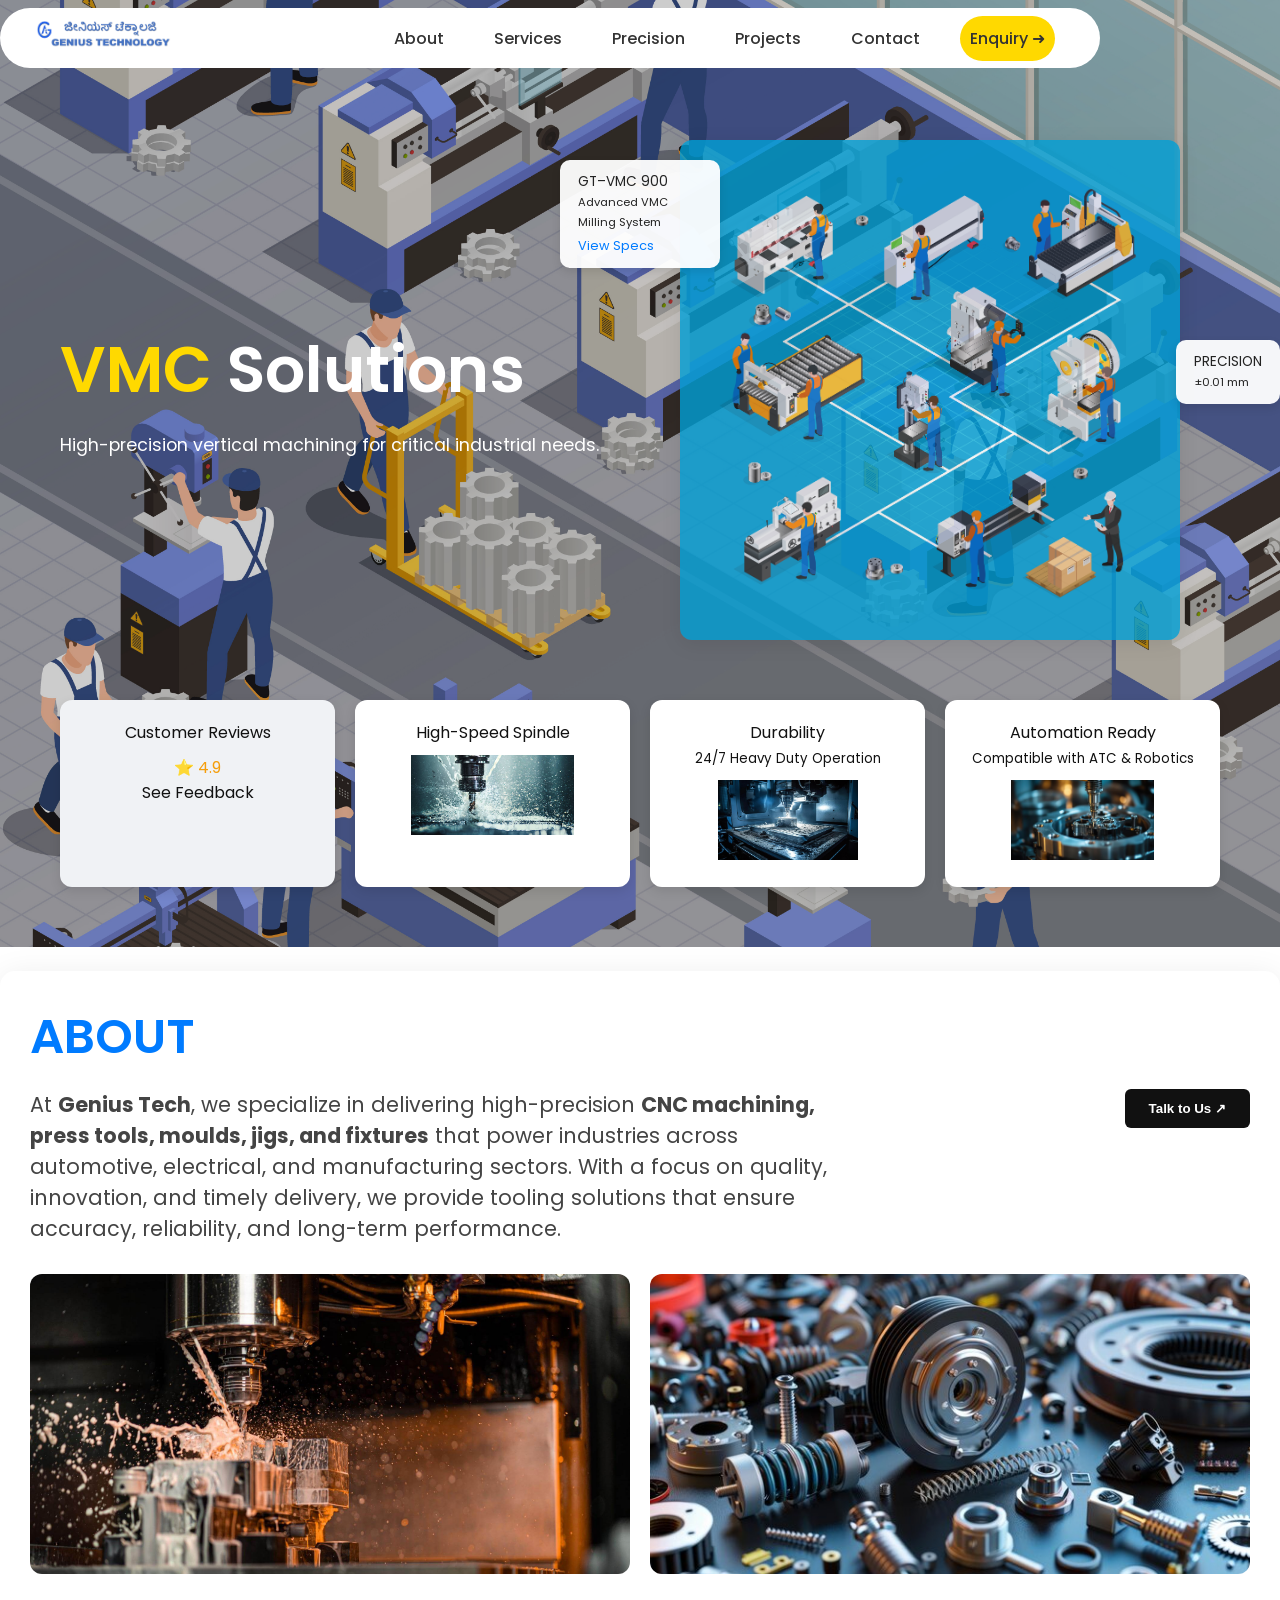
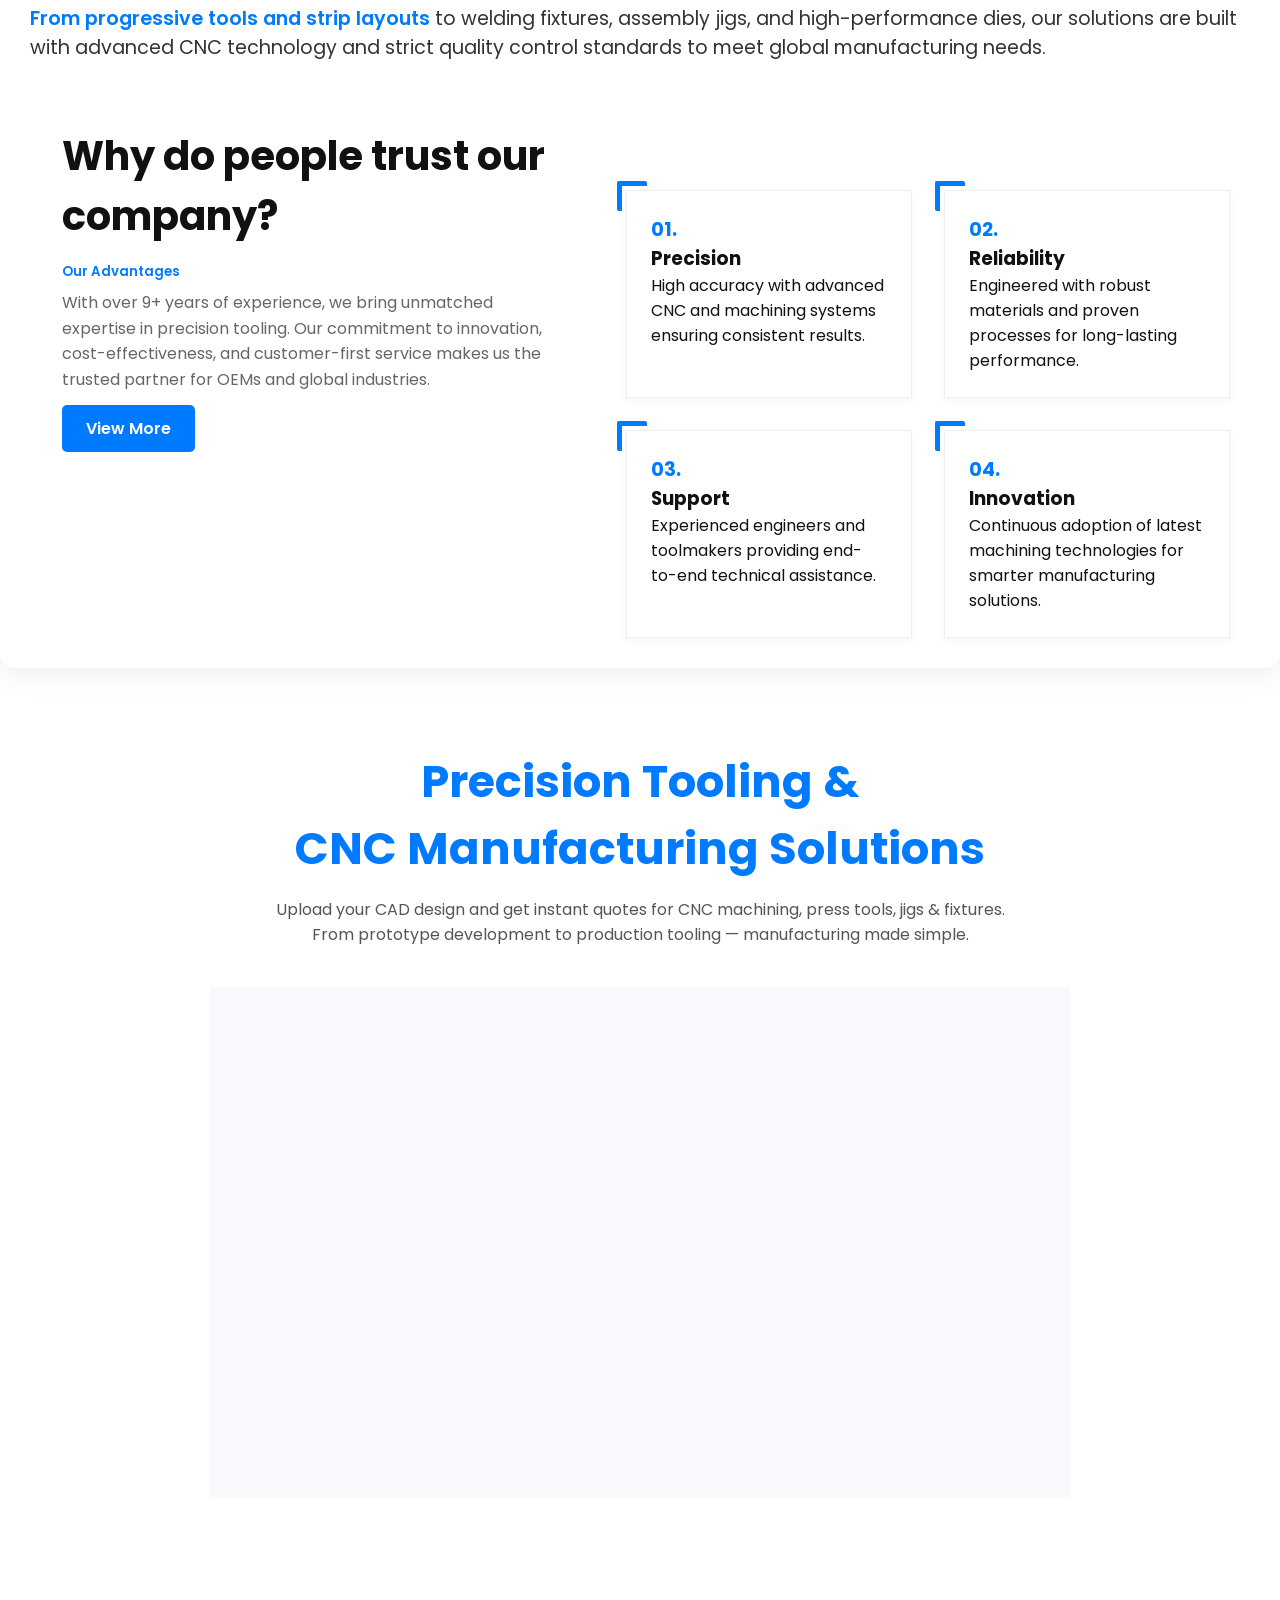
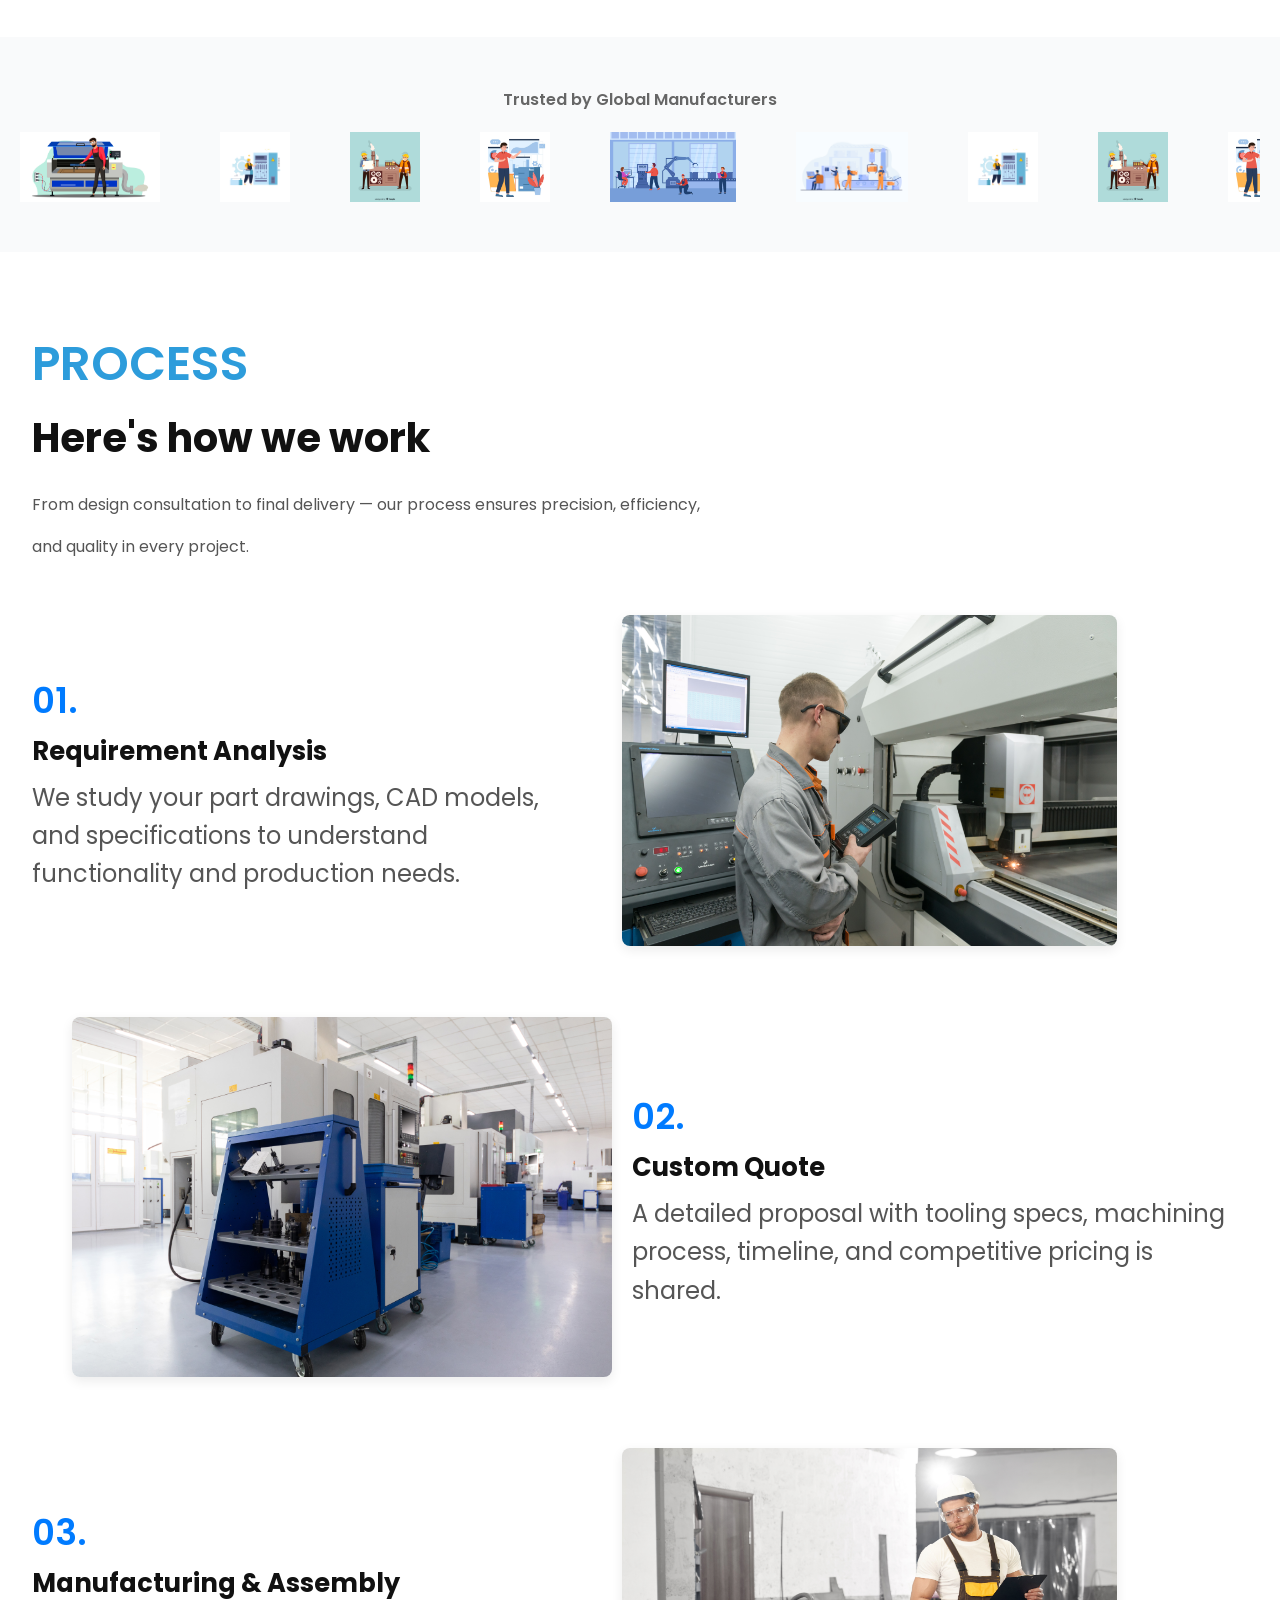
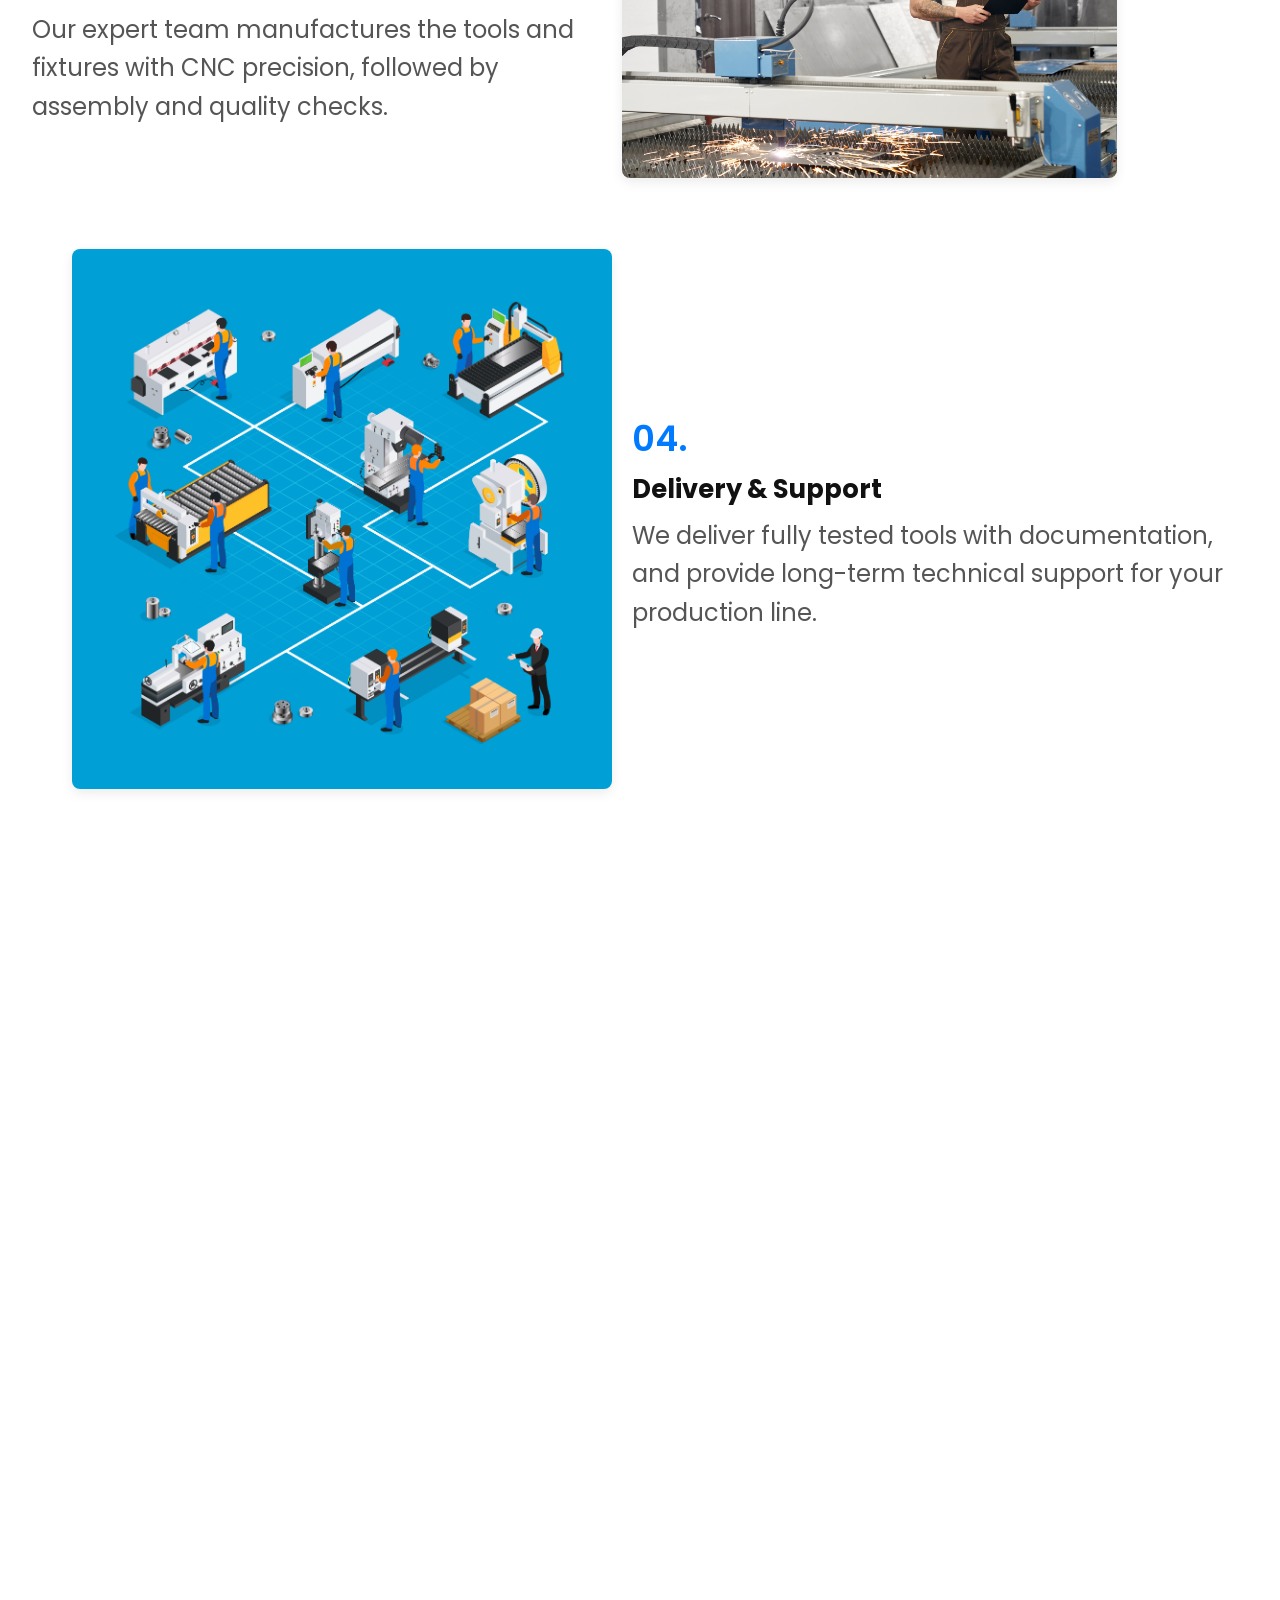
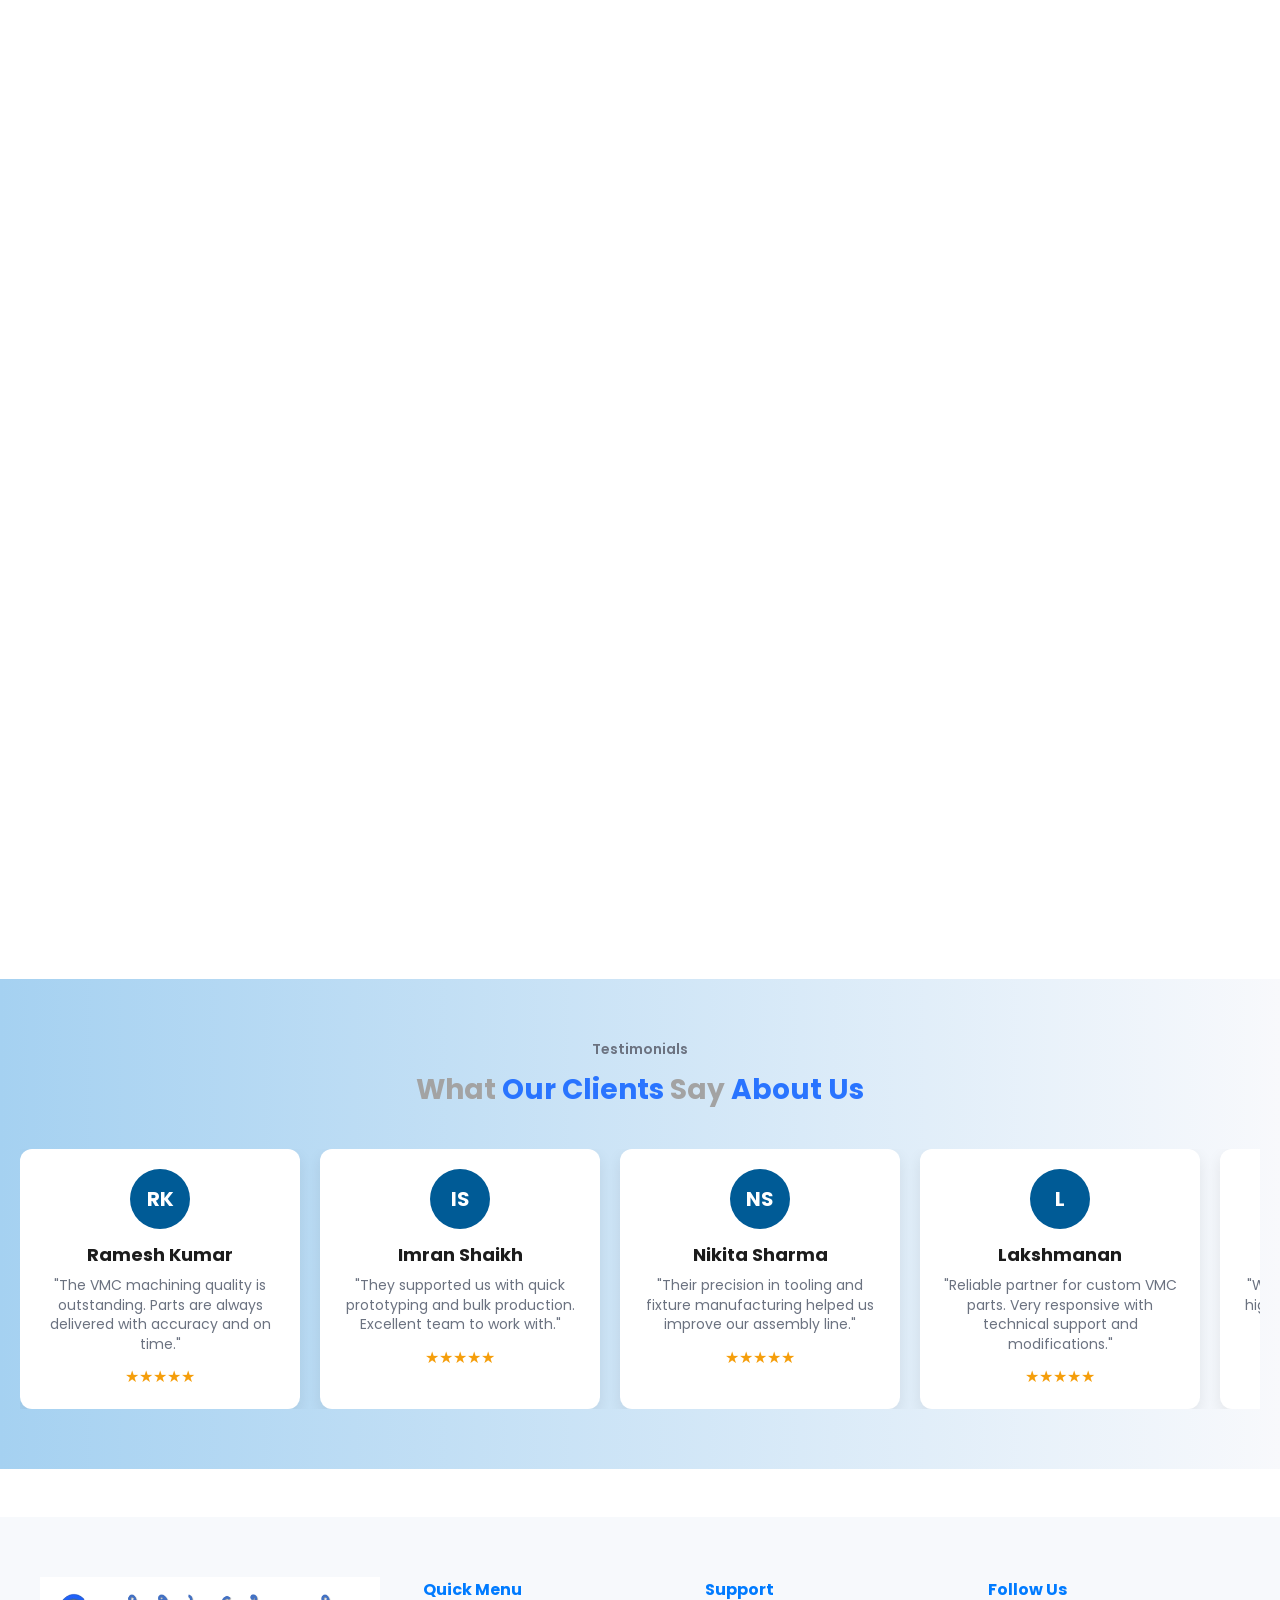
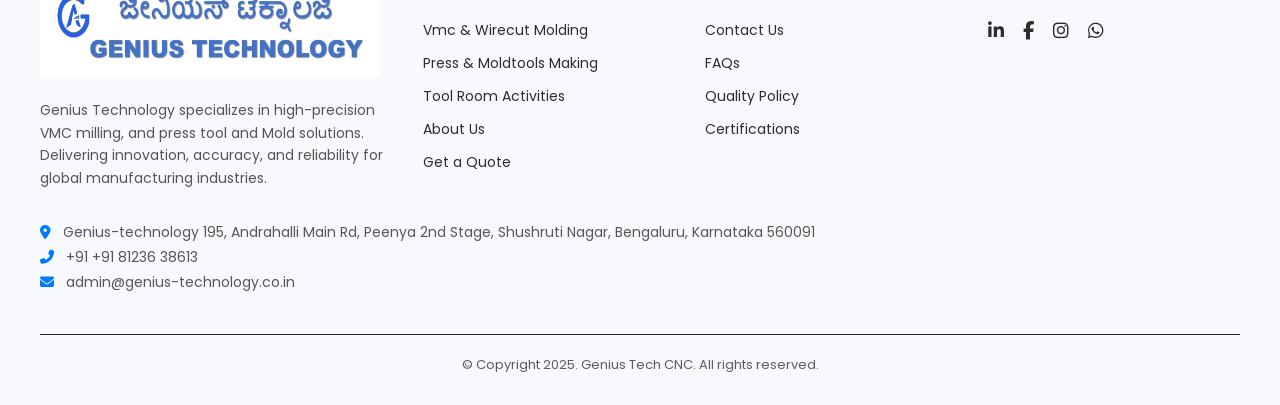
==== index.html @ 4abeefd6 "Initial commit" ====
<!DOCTYPE html>
<html lang="en">
  <head>
    <meta charset="UTF-8" />
    <meta name="viewport" content="width=device-width, initial-scale=1.0" />
    <title>Genius Tech</title>
    <link rel="icon" href="img/logo/Screenshot 2025-09-24 103228.png" />
    
    <link rel="stylesheet" href="style.css" />
    <link
      href="https://fonts.googleapis.com/css2?family=Inter:wght@400;600;700&display=swap"
      rel="stylesheet"
    />
    <link
      href="https://fonts.googleapis.com/css2?family=Barlow:wght@400;500;600&display=swap"
      rel="stylesheet"
    />
    <link
      href="https://fonts.googleapis.com/css2?family=Poppins:wght@300;400;500;600;700&display=swap"
      rel="stylesheet"
    />

    <link
      rel="stylesheet"
      href="https://cdnjs.cloudflare.com/ajax/libs/font-awesome/6.5.0/css/all.min.css"
    />
  </head>
  <body>
    <!-- Navbar -->
    <header class="navbar">
      <div class="logo">
        <img src="img/logo/Screenshot 2025-09-24 103609.png" alt="" />
      </div>
      <button class="menu-toggle" aria-label="Toggle menu">
        <i class="fas fa-bars"></i>
      </button>
      <nav class="nav-links">
        <a href="index.html">About</a>
        <a href="services.html">Services</a>
        <a href="precision.html">Precision</a>
        <a href="Project.html">Projects</a>
        <a href="contact.html">Contact</a>
        <a href="https://wa.me/8123638613?text=Hi%20Genius%20Tech!%20I%20am%20interested%20in%20your%20VMC%20solutions. Can%20you%20provide%20more%20details?" class="btn-yellow">Enquiry ➜</a>
      </nav>
    </header>

    <!-- Hero Section -->
    <section class="hero">
      <img class="bgimg" src="img/27613.jpg" alt="VMC Background" />

      <div class="hero-content">
        <div class="hero-left">
          <h1><span>VMC</span> Solutions</h1>
          <div class="tagline">
            High-precision vertical machining for critical industrial needs.
          </div>
        </div>

        <!-- VMC Image -->
        <div class="hero-image">
          <img src="img/19820.jpg" alt="VMC Machine" />
          <div class="badge nx">
            GT–VMC 900<br />
            <small>Advanced VMC Milling System</small><br />
            <a href="#">View Specs</a>
          </div>
          <div class="badge sun">PRECISION<br /><small>±0.01 mm</small></div>
        </div>
      </div>

      <!-- Feature Cards -->
      <div class="herofeatures">
        <div class="herofeature-card review">
          <p>Customer Reviews</p>
          <div class="stars">⭐ 4.9</div>
          <a href="#">See Feedback</a>
        </div>

        <div class="herofeature-card battery">
          <p>High-Speed Spindle</p>
          <img
            src="img/abt/istockphoto-680194864-612x612.jpg"
            alt="High Speed Spindle"
          />
        </div>

        <div class="herofeature-card battery">
          <p>Durability</p>
          <small>24/7 Heavy Duty Operation</small>
          <img
            src="img/abt/metal-industry-workshop-precision-machinery-automated-production-line-robotic-arm-generated-by-ai-free-photo.jpg"
            alt="High Speed Spindle"
          />
        </div>

        <div class="herofeature-card battery">
          <p>Automation Ready</p>
          <small>Compatible with ATC & Robotics</small>
          <img
            src="img/abt/automotive-parts-manufacturing-canada-with-precision-engineering-processes_1291600-47172.jpg"
            alt="High Speed Spindle"
          />
        </div>
      </div>
    </section>

    <section class="about-section" id="about">
      <h1 class="about-animated-text">
        <span>A</span><span>B</span><span>O</span><span>U</span><span>T</span>
        <span>&nbsp;</span>
      </h1>

      <div class="intro">
        <p>
          At <strong>Genius Tech</strong>, we specialize in delivering
          high-precision
          <strong
            >CNC machining, press tools, moulds, jigs, and fixtures</strong
          >
          that power industries across automotive, electrical, and manufacturing
          sectors. With a focus on quality, innovation, and timely delivery, we
          provide tooling solutions that ensure accuracy, reliability, and
          long-term performance.
        </p>
        <button class="cta-button">Talk to Us ↗</button>
      </div>

      <div class="about-images">
        <img
          src="img/abt/WhatsApp Image 2025-09-24 at 13.16.32_faa76de1.jpg"
          alt="Team at work"
        />
        <img
          src="img/abt/closeup-assorted-automotive-parts-components-highlighting-precision-engineering-dark-su_254869-5440.jpg"
          alt="Precision machining"
        />
      </div>

      <div class="philosophy">
        <p>
          <strong class="highlight">
            From progressive tools and strip layouts</strong
          >
          to welding fixtures, assembly jigs, and high-performance dies, our
          solutions are built with advanced CNC technology and strict quality
          control standards to meet global manufacturing needs.
        </p>
      </div>

      <div class="abtwhy-container">
        <div class="abtleft-content">
          <h2 class="main-title">Why do people trust our company?</h2>
          <h5 class="subtitle">Our Advantages</h5>
          <p class="description">
            With over 9+ years of experience, we bring unmatched expertise in
            precision tooling. Our commitment to innovation, cost-effectiveness,
            and customer-first service makes us the trusted partner for OEMs and
            global industries.
          </p>
          <a href="#services" class="btn">View More</a>
        </div>

        <div class="abtright-content">
          <div class="abtfeature-box">
            <div class="number">01.</div>
            <h3>Precision</h3>
            <p>
              High accuracy with advanced CNC and machining systems ensuring
              consistent results.
            </p>
          </div>

          <div class="abtfeature-box">
            <div class="number">02.</div>
            <h3>Reliability</h3>
            <p>
              Engineered with robust materials and proven processes for
              long-lasting performance.
            </p>
          </div>

          <div class="abtfeature-box">
            <div class="number">03.</div>
            <h3>Support</h3>
            <p>
              Experienced engineers and toolmakers providing end-to-end
              technical assistance.
            </p>
          </div>

          <div class="abtfeature-box">
            <div class="number">04.</div>
            <h3>Innovation</h3>
            <p>
              Continuous adoption of latest machining technologies for smarter
              manufacturing solutions.
            </p>
          </div>
        </div>
      </div>
    </section>

    <section class="hero2">
      <h1>
        Precision Tooling & <br />
        CNC Manufacturing Solutions
      </h1>
      <p>
        Upload your CAD design and get instant quotes for CNC machining, press
        tools, jigs & fixtures.<br />
        From prototype development to production tooling — manufacturing made
        simple.
      </p>

  <!-- Add this HTML where you want the video to appear (around line 215 in index.html) -->
<section class="video-section">
  <div class="video-container">
    <video autoplay loop muted playsinline>
      <source src="video/WhatsApp Video 2025-11-07 at 11.18.18_8f760936.mp4" type="video/mp4">
      Your browser does not support the video tag
    </video>
 
  </div>
</section>
    </section>

    <!-- Trusted Clients -->
    <section class="trusted">
      <p class="trusted-title">Trusted by Global Manufacturers</p>
      <div class="logos-slider">
        <div class="logos-track">
          <!-- Repeat logos twice for seamless loop -->
          <img src="img/slider/advertising_agency_04.jpg" alt="Client 1" />
          <img
            src="img/slider/2011.i402.055..electricity and lighting flat icons-02.jpg"
            alt="Client 2"
          />
          <img src="img/slider/2368498.jpg" alt="Client 3" />
          <img src="img/slider/6166856.jpg" alt="Client 4" />
          <img
            src="img/slider/Production process using robots and computers at smart factory.jpg"
            alt="Client 5"
          />

          <!-- Duplicates -->
          <img src="img/slider/9859.jpg" alt="Client 1" />
          <img
            src="img/slider/2011.i402.055..electricity and lighting flat icons-02.jpg"
            alt="Client 2"
          />
          <img src="img/slider/2368498.jpg" alt="Client 3" />
          <img src="img/slider/6166856.jpg" alt="Client 4" />
          <img
            src="img/slider/Production process using robots and computers at smart factory.jpg"
            alt="Client 5"
          />
          <img src="img/slider/advertising_agency_04.jpg" alt="Client 1" />
          <img
            src="img/slider/2011.i402.055..electricity and lighting flat icons-02.jpg"
            alt="Client 2"
          />
          <img src="img/slider/2368498.jpg" alt="Client 3" />
          <img src="img/slider/6166856.jpg" alt="Client 4" />
          <img
            src="img/slider/Production process using robots and computers at smart factory.jpg"
            alt="Client 5"
          />

          <!-- Duplicates -->
          <img src="img/slider/9859.jpg" alt="Client 1" />
          <img
            src="img/slider/2011.i402.055..electricity and lighting flat icons-02.jpg"
            alt="Client 2"
          />
          <img src="img/slider/2368498.jpg" alt="Client 3" />
          <img src="img/slider/6166856.jpg" alt="Client 4" />
          <img
            src="img/slider/Production process using robots and computers at smart factory.jpg"
            alt="Client 5"
          />
        </div>
      </div>
    </section>

    <section class="process-section" id="process">
      <div class="process-container">
        <h5 class="sub-heading">Process</h5>
        <h2 class="main-heading">Here's how we work</h2>
        <p class="process-intro">
          From design consultation to final delivery — our process ensures
          precision, efficiency, and quality in every project.
        </p>

        <div class="timeline">
          <div class="timeline-block-left">
            <div class="timeline-content">
              <span class="step-number">01.</span>
              <h3>Requirement Analysis</h3>
              <p>
                We study your part drawings, CAD models, and specifications to
                understand functionality and production needs.
              </p>
            </div>
            <div class="timeline-img">
              <img
                src="img/process/production-electronic-components-high-tech-factory.jpg"
                alt="Requirement Analysis"
              />
            </div>
          </div>

          <div class="timeline-block">
            <div class="timeline-content">
              <span class="step-number">02.</span>
              <h3>Custom Quote</h3>
              <p>
                A detailed proposal with tooling specs, machining process,
                timeline, and competitive pricing is shared.
              </p>
            </div>
            <div class="timeline-img">
              <img
                src="img/process/row-equipment-producing-metal-parts-works-photo-with-depth-field.jpg"
                alt="Custom Quote"
              />
            </div>
          </div>

          <div class="timeline-block-left">
            <div class="timeline-content">
              <span class="step-number">03.</span>
              <h3>Manufacturing & Assembly</h3>
              <p>
                Our expert team manufactures the tools and fixtures with CNC
                precision, followed by assembly and quality checks.
              </p>
            </div>
            <div class="timeline-img">
              <img
                src="img/process/serious-man-protective-glasses-helmet-keeping-folder.jpg"
                alt="Manufacturing & Assembly"
              />
            </div>
          </div>

          <div class="timeline-block">
            <div class="timeline-content">
              <span class="step-number">04.</span>
              <h3>Delivery & Support</h3>
              <p>
                We deliver fully tested tools with documentation, and provide
                long-term technical support for your production line.
              </p>
            </div>
            <div class="timeline-img">
              <img src="img/19820.jpg" alt="Delivery & Support" />
            </div>
          </div>
        </div>
      </div>
    </section>

    <section class="expertise">
      <div class="expert-container">
        <h2 class="section-title">Our <span>Expertise</span></h2>
        <div class="expertise-grid">
          <div class="expert-box">
            <img
              src="img/process/man-working-steel-fatory-equipment-steel-production (1).jpg"
              alt="Planning"
            />
            <h4>Planning</h4>
            <p>
              Requirement analysis, CAD study, and strip layout design for
              precision tooling projects.
            </p>
          </div>

          <div class="expert-box">
            <img
              src="img/process/man-working-steel-fatory-equipment-steel-production.jpg"
              alt="Design"
            />
            <h4>Custom Tooling Design</h4>
            <p>
              Engineered moulds, press tools, jigs & fixtures built for
              durability and accuracy.
            </p>
          </div>

          <div class="expert-box">
            <img
              src="img/process/man-working-steel-fatory-equipment-steel-production (2).jpg"
              alt="Delivery"
            />
            <h4>Manufacturing & Delivery</h4>
            <p>
              On-time execution with CNC machining, assembly, testing, and
              quality certification.
            </p>
          </div>
        </div>
      </div>
    </section>

    <section class="cnc-awareness-section">
      <div class="awareness-container">
        <div class="awareness-text">
          <h2>
            The more familiar a
            <span class="highlight">client is with your CNC expertise</span>,
            the more likely they are to trust and collaborate
          </h2>
          <p>
            A strong CNC manufacturing presence builds credibility, sets you
            apart in the global market, and secures long-term partnerships.
          </p>
          <a
            href="https://wa.me/8123638613?text=Hi%20Genius%20Tech!%20I%20am%20interested%20in%20your%20VMC%20solutions. Can%20you%20provide%20more%20details?"
            class="btn-primary"
            >Get a Free Quote</a
          >
        </div>
        <div class="awareness-image">
          <img src="img/38196.jpg" alt="CNC Machines" />
          <div class="counter-box">
            <i class="fas fa-cube"></i>
            <span><strong>367</strong> Precision Tools Delivered</span>
          </div>
        </div>
      </div>
    </section>

    <section class="cnc-services-section">
      <div class="services-header">
        <h3>What we do for your Manufacturing Business</h3>
        <p>
          From concept design to production tooling, we provide complete CNC
          solutions that help industries innovate, scale, and maintain quality.
        </p>
        <a href="services.html" class="learn-more">
          Learn more <i class="fas fa-arrow-right"></i>
        </a>
      </div>

      <div class="services-grid">
        <div class="service-card">
          <div class="icon-box"><i class="fas fa-drafting-compass"></i></div>
          <h4>Precision Engineering</h4>
          <p>
            We design and manufacture press tools, moulds, jigs, and fixtures
            with micron-level accuracy for industrial applications.
          </p>
        </div>

        <div class="service-card">
          <div class="icon-box"><i class="fas fa-cogs"></i></div>
          <h4>Scalable Production</h4>
          <p>
            CNC machining services for prototypes to bulk production, ensuring
            repeatability, efficiency, and cost competitiveness.
          </p>
        </div>
      </div>
    </section>

    <section class="testimonial-section">
      <p class="section-label">Testimonials</p>
      <h2 class="section-title">
        What <span class="highlight-blue">Our Clients</span> Say
        <span class="highlight-blue">About Us</span>
      </h2>

      <div class="testimonial-slider">
        <div class="testimonial-track">
          <div class="testimonial-card">
            <div class="avatar" data-name="Ramesh Kumar"></div>
            <h4>Ramesh Kumar</h4>
            <p>
              "The VMC machining quality is outstanding. Parts are always
              delivered with accuracy and on time."
            </p>
            <div class="stars">★★★★★</div>
          </div>

          <div class="testimonial-card">
            <div class="avatar" data-name="Imran Shaikh"></div>
            <h4>Imran Shaikh</h4>
            <p>
              "They supported us with quick prototyping and bulk production.
              Excellent team to work with."
            </p>
            <div class="stars">★★★★★</div>
          </div>

          <div class="testimonial-card">
            <div class="avatar" data-name="Nikita Sharma"></div>
            <h4>Nikita Sharma</h4>
            <p>
              "Their precision in tooling and fixture manufacturing helped us
              improve our assembly line."
            </p>
            <div class="stars">★★★★★</div>
          </div>

          <div class="testimonial-card">
            <div class="avatar" data-name="Lakshmanan"></div>
            <h4>Lakshmanan</h4>
            <p>
              "Reliable partner for custom VMC parts. Very responsive with
              technical support and modifications."
            </p>
            <div class="stars">★★★★★</div>
          </div>

          <div class="testimonial-card">
            <div class="avatar" data-name="Anand Patel"></div>
            <h4>Anand Patel</h4>
            <p>
              "We trust Genius Tech for all our high-precision machining needs.
              Great service and quality."
            </p>
            <div class="stars">★★★★★</div>
          </div>

          <!-- Duplicate cards for seamless loop -->
          <div class="testimonial-card">
            <div class="avatar" data-name="Ramesh Kumar"></div>
            <h4>Ramesh Kumar</h4>
            <p>
              "The VMC machining quality is outstanding. Parts are always
              delivered with accuracy and on time."
            </p>
            <div class="stars">★★★★★</div>
          </div>

          <!-- Cards (repeat for smooth infinite loop) -->
          <div class="testimonial-card">
            <div class="avatar" data-name="Ramesh Kumar"></div>
            <h4>Ramesh Kumar</h4>
            <p>
              "The VMC machining quality is outstanding. Parts are always
              delivered with accuracy and on time."
            </p>
            <div class="stars">★★★★★</div>
          </div>

          <div class="testimonial-card">
            <div class="avatar" data-name="Imran Shaikh"></div>
            <h4>Imran Shaikh</h4>
            <p>
              "They supported us with quick prototyping and bulk production.
              Excellent team to work with."
            </p>
            <div class="stars">★★★★★</div>
          </div>

          <div class="testimonial-card">
            <div class="avatar" data-name="Nikita Sharma"></div>
            <h4>Nikita Sharma</h4>
            <p>
              "Their precision in tooling and fixture manufacturing helped us
              improve our assembly line."
            </p>
            <div class="stars">★★★★★</div>
          </div>

          <div class="testimonial-card">
            <div class="avatar" data-name="Lakshmanan"></div>
            <h4>Lakshmanan</h4>
            <p>
              "Reliable partner for custom VMC parts. Very responsive with
              technical support and modifications."
            </p>
            <div class="stars">★★★★★</div>
          </div>

          <div class="testimonial-card">
            <div class="avatar" data-name="Anand Patel"></div>
            <h4>Anand Patel</h4>
            <p>
              "We trust Genius Tech for all our high-precision machining needs.
              Great service and quality."
            </p>
            <div class="stars">★★★★★</div>
          </div>

          <!-- Duplicate cards for seamless loop -->
          <div class="testimonial-card">
            <div class="avatar" data-name="Ramesh Kumar"></div>
            <h4>Ramesh Kumar</h4>
            <p>
              "The VMC machining quality is outstanding. Parts are always
              delivered with accuracy and on time."
            </p>
            <div class="stars">★★★★★</div>
          </div>

          <div class="testimonial-card">
            <div class="avatar" data-name="Imran Shaikh"></div>
            <h4>Imran Shaikh</h4>
            <p>
              "They supported us with quick prototyping and bulk production.
              Excellent team to work with."
            </p>
            <div class="stars">★★★★★</div>
          </div>
        </div>
      </div>
    </section>
    <!-- footer -->

    <footer class="footer">
      <div class="footer-container">
        <!-- Left Column -->
        <div class="footer-brand">
          <img
            src="img/logo/Screenshot 2025-09-24 103609.png"
            alt="Genius Tech Logo"
            class="logo"
          />
          <p>
            Genius Technology specializes in high-precision VMC milling, and
            press tool and Mold solutions. Delivering innovation, accuracy, and
            reliability for global manufacturing industries.
          </p>
        </div>

        <!-- Quick Menu -->
        <div class="footer-links">
          <h4>Quick Menu</h4>
          <ul>
            <li><a href="services.html">Vmc & Wirecut Molding</a></li>
            <li><a href="precision.html">Press & Moldtools Making </a></li>
            <li><a href="precision.html">Tool Room Activities</a></li>
            <li><a href="index.html">About Us</a></li>
            <li><a href="contact.html">Get a Quote</a></li>
          </ul>
        </div>

        <!-- Support -->
        <div class="footer-links">
          <h4>Support</h4>
          <ul>
            <li><a href="contact.html">Contact Us</a></li>
            <li><a href="contact.html">FAQs</a></li>
            <li><a href="contact.html">Quality Policy</a></li>
            <li><a href="contact.html">Certifications</a></li>
          </ul>
        </div>

        <!-- Social -->
        <div class="footer-social">
          <h4>Follow Us</h4>
          <div class="social-icons">
            <a
              href="https://in.linkedin.com/in/abdul-lashkari-8798a7129?utm_source=share&utm_medium=member_mweb&utm_campaign=share_via&utm_content=profile"
              title="LinkedIn target="
              _blank
              rel="noopener"
              ><i class="fab fa-linkedin-in"></i
            ></a>
            <a
              href="https://www.facebook.com/share/1JmvB4UV7W/"
              title="Facebook  target="
              _blank
              rel="noopener    "
              ><i class="fab fa-facebook-f"></i
            ></a>
            <a
              href="https://www.instagram.com/genius.technology_?igsh=MTd4c3Y5YzJkZmF1Mg=="
              title="Instagram target="
              _blank
              rel="noopener"
              ><i class="fab fa-instagram"></i
            ></a>
            <a
              href="https://wa.me/8123638613?text=Hi%20Genius%20Tech!%20I%20am%20interested%20in%20your%20VMC%20solutions. Can%20you%20provide%20more%20details? target="
              _blank
              rel="noopener"
              title="WhatsApp"
              ><i class="fab fa-whatsapp"></i
            ></a>
          </div>
        </div>
        <div class="footer-contact">
         <p>
            <a
              href="https://www.google.com/maps/place/genius+technologies/@13.0064202,77.4947271,808m/data=!3m2!1e3!4b1!4m6!3m5!1s0x3bae3d001422d6f5:0x357eb3ad3a09bf37!8m2!3d13.006415!4d77.497302!16s%2Fg%2F11y013t21p?authuser=0&entry=ttu&g_ep=EgoyMDI1MDkyNC4wIKXMDSoASAFQAw%3D%3D"
              target="_blank"
              rel="noopener"
            >
              <i class="fas fa-map-marker-alt"></i>
            Genius-technology 195, Andrahalli Main Rd, Peenya 2nd Stage, Shushruti Nagar, Bengaluru, Karnataka 560091
            </a>
          </p>
          <p>
            <a href="tel:+81236 38613">
              <i class="fas fa-phone-alt"></i> +91 +91 81236 38613
            </a>
          </p>
          <p>
            <a
              href="https://mail.google.com/mail/?view=cm&fs=1&to=admin@genius-technology.co.in&su=Product%20Enquiry%20from%20Website&body=Hello%20Genius%20Tech%2C%0A%0AI%20am%20interested%20in%20your%20products.%20Please%20share%20more%20details%20with%20me.%0A%0ARegards%2C%0A[Your%20Name] "
              rel="noopener"
              target="_blank"
            >
              <i class="fas fa-envelope"></i> admin@genius-technology.co.in
            </a>
          </p>
        </div>
      </div>

      <div class="footer-bottom">
        <p>© Copyright 2025. Genius Tech CNC. All rights reserved.</p>
      </div>
    </footer>

    <script>
      document.addEventListener("DOMContentLoaded", function () {
        const menuToggle = document.querySelector(".menu-toggle");
        const navLinks = document.querySelector(".nav-links");
        menuToggle.addEventListener("click", function () {
          navLinks.classList.toggle("active");
        });
      });
    </script>

    <script>
      /* Generate initials for avatars */
      document.addEventListener("DOMContentLoaded", () => {
        document.querySelectorAll(".avatar[data-name]").forEach((el) => {
          const name = el.getAttribute("data-name").trim().split(" ");
          const initials =
            name.length > 1
              ? name[0][0] + name[name.length - 1][0]
              : name[0][0];
          el.textContent = initials.toUpperCase();
        });
      });
    </script>

    <script>
      (function () {
        const slides = [
          {
            title: "<span>VMC</span> Solutions",
            tagline:
              "High-precision vertical machining for critical industrial needs.",
            image: "img/19820.jpg",
            badgeNx:
              'GT–VMC 900<br><small>Advanced VMC Milling System</small><br><a href="#">View Specs</a>',
            badgeSun: "PRECISION<br><small>±0.01 mm</small>",
          },
          {
            title: "<span>WIRE</span> IDIUM",
            tagline:
              "Precision Wire Idium for complex parts and repeatable production.",
            image: "img/27613.jpg",
            badgeNx:
              'Wire EDM 700<br><small>High-precision Milling</small><br><a href="#">View Specs</a>',
            badgeSun: "PRECISION<br><small>±0.01 mm</small>",
          },
          {
            title: "<span>Press</span> Tooling",
            tagline:
              "Tooling and press solutions for high-volume metal forming.",
            image: "img/38196.jpg",
            badgeNx:
              'PRESS-TECH 500<br><small>Production Press Tooling</small><br><a href="#">View Specs</a>',
            badgeSun: "DURABLE<br><small>High lifecycle</small>",
          },
        ];

        const heroContent = document.querySelector(".hero-content");
        if (!heroContent) return;

        const titleEl = heroContent.querySelector(".hero-left h1");
        const taglineEl = heroContent.querySelector(".tagline");
        const heroImgEl = document.querySelector(".hero-image img");
        const badgeNxEl = document.querySelector(".badge.nx");
        const badgeSunEl = document.querySelector(".badge.sun");

        let index = 0;
        const ANIM_DURATION = 600; // ms (matches CSS)
        const SLIDE_INTERVAL = 4000; // ms

        function applySlide(i) {
          // update elements (keep design identical)
          if (titleEl) titleEl.innerHTML = slides[i].title;
          if (taglineEl) taglineEl.textContent = slides[i].tagline;
          if (heroImgEl) heroImgEl.src = slides[i].image;
          if (badgeNxEl) badgeNxEl.innerHTML = slides[i].badgeNx;
          if (badgeSunEl) badgeSunEl.innerHTML = slides[i].badgeSun;
        }

        // initialize first slide (keep existing look)
        applySlide(0);

        // start automatic rotation after initial delay so user sees first slide
        setInterval(() => {
          // animate out
          heroContent.classList.remove("anim-in");
          heroContent.classList.add("anim-out");

          // after out animation finishes, swap content and animate in
          setTimeout(() => {
            index = (index + 1) % slides.length;
            applySlide(index);

            heroContent.classList.remove("anim-out");
            // force reflow to restart transition
            void heroContent.offsetWidth;
            heroContent.classList.add("anim-in");
            // remove anim-in class after animation completes
            setTimeout(
              () => heroContent.classList.remove("anim-in"),
              ANIM_DURATION
            );
          }, ANIM_DURATION);
        }, SLIDE_INTERVAL);
      })();

      // add 'nav-loaded' to body so desktop nav fade-in/stagger runs
      document.addEventListener("DOMContentLoaded", function () {
        // small delay for smoother effect
        setTimeout(function () {
          document.body.classList.add("nav-loaded");
        }, 80);
      });

      // Fade-up animation for trusted section
      document.addEventListener("DOMContentLoaded", function () {
        const trustedSection = document.querySelector(".trusted");
        if (!trustedSection) return;
        trustedSection.style.opacity = 0;
        trustedSection.style.transform = "translateY(32px)";
        const observer = new IntersectionObserver(
          function (entries) {
            if (entries[0].isIntersecting) {
              trustedSection.style.animation =
                "fadeUp 0.8s cubic-bezier(.2,.9,.2,1) forwards";
              trustedSection.style.animationDelay = "0.2s";
              observer.disconnect();
            }
          },
          { threshold: 0.3 }
        );
        observer.observe(trustedSection);
      });

      // Fade-up animation for hero2 section
      document.addEventListener("DOMContentLoaded", function () {
        const hero2Section = document.querySelector(".hero2");
        if (!hero2Section) return;
        hero2Section.style.opacity = 0;
        hero2Section.style.transform = "translateY(32px)";
        const observer = new IntersectionObserver(
          function (entries) {
            if (entries[0].isIntersecting) {
              hero2Section.style.animation =
                "fadeUp 0.8s cubic-bezier(.2,.9,.2,1) forwards";
              hero2Section.style.animationDelay = "0.2s";
              observer.disconnect();
            }
          },
          { threshold: 0.3 }
        );
        observer.observe(hero2Section);
      });

      // Fade-up animation for expertise section
      document.addEventListener("DOMContentLoaded", function () {
        const expertiseSection = document.querySelector(".expertise");
        if (!expertiseSection) return;
        expertiseSection.style.opacity = 0;
        expertiseSection.style.transform = "translateY(32px)";
        const observer = new IntersectionObserver(
          function (entries) {
            if (entries[0].isIntersecting) {
              expertiseSection.style.animation =
                "fadeUp 0.8s cubic-bezier(.2,.9,.2,1) forwards";
              expertiseSection.style.animationDelay = "0.2s";
              observer.disconnect();
            }
          },
          { threshold: 0.3 }
        );
        observer.observe(expertiseSection);
      });

      // Fade-up animation for cnc-awareness-section
      document.addEventListener("DOMContentLoaded", function () {
        const awarenessSection = document.querySelector(
          ".cnc-awareness-section"
        );
        if (!awarenessSection) return;
        awarenessSection.style.opacity = 0;
        awarenessSection.style.transform = "translateY(32px)";
        const observer = new IntersectionObserver(
          function (entries) {
            if (entries[0].isIntersecting) {
              awarenessSection.style.animation =
                "fadeUp 0.8s cubic-bezier(.2,.9,.2,1) forwards";
              awarenessSection.style.animationDelay = "0.2s";
              observer.disconnect();
            }
          },
          { threshold: 0.3 }
        );
        observer.observe(awarenessSection);
      });

      // Fade-up animation for cnc-services-section
      document.addEventListener("DOMContentLoaded", function () {
        const cncServicesSection = document.querySelector(
          ".cnc-services-section"
        );
        if (!cncServicesSection) return;
        cncServicesSection.style.opacity = 0;
        cncServicesSection.style.transform = "translateY(32px)";
        const observer = new IntersectionObserver(
          function (entries) {
            if (entries[0].isIntersecting) {
              cncServicesSection.style.animation =
                "fadeUp 0.8s cubic-bezier(.2,.9,.2,1) forwards";
              cncServicesSection.style.animationDelay = "0.2s";
              observer.disconnect();
            }
          },
          { threshold: 0.3 }
        );
        observer.observe(cncServicesSection);
      });
    </script>
  </body>
</html>
---- style.css ----
* {
  margin: 0;
  padding: 0;
  box-sizing: border-box;
}

:root {
  --primary: #1c1c1c; /* Brand Black */
  --secondary: #3e4c59; /* Steel Gray */
  --accent-blue: #005b96; /* CNC Blue */
  --accent-orange: #f5a623; /* Industrial Orange */
  --light-bg: #f4f7fa; /* Light Background */
  --mid-bg: #e1e5eb; /* Card Background */
  --text-dark: #1c1c1c; /* Headings */
  --text-body: #3e4c59; /* Paragraphs */
}

body {
  font-family: "Poppins", sans-serif;
  background-image: url(img/cnc_icon_background.png);
  margin: 0;
  padding: 0;
  background: #fff;
  color: #333;
}
html {
  scroll-behavior: smooth;
}

/* Hide menu toggle by default */
.menu-toggle {
  display: none;
}

/* Mobile styles */
@media (max-width: 768px) {
  .menu-toggle {
    display: block;
    background: none;
    border: none;
    font-size: 2rem;
    color: #1a73e8;
    margin-left: 10px;
    cursor: pointer;
    z-index: 101;
  }
  .nav-links {
    display: none;
    position: absolute;
    top: 70px; /* adjust if your navbar is taller/shorter */
    left: 0;
    width: 100%;
    background: #fff;
    flex-direction: column;
    align-items: flex-start;
    box-shadow: 0 2px 8px rgba(0, 0, 0, 0.04);
    z-index: 100;
    padding: 20px 0;
  }
  .nav-links.active {
    display: flex;
  }
  .nav-links a {
    width: 100%;
    padding: 16px 24px;
    border-bottom: 1px solid #eee;
    font-size: 18px;
    color: #1a73e8;
    text-align: left;
  }
  .btn-yellow {
    margin: 10px 24px;
    width: calc(100% - 48px);
    text-align: center;
  }
  .navbar {
    flex-wrap: wrap;
    padding: 16px 10px;
    position: relative;
  }
}

/* Desktop: always show nav-links */
@media (min-width: 769px) {
  .nav-links {
    display: flex !important;
    position: static;
    flex-direction: row;
    align-items: center;
    background: none;
    box-shadow: none;
    padding: 0;
    width: auto;
  }
  .menu-toggle {
    display: none !important;
  }
}

.navbar {
  display: flex;
  justify-content: space-between;
  align-items: center;
  justify-items: center;
  padding: 20px 30px;
  background: rgba(255, 255, 255);
  position: fixed;
  width: 100%;
  max-width: 1100px;
  top: 0;
  z-index: 10;
  border-radius: 30px;

  height: 60px;
  margin-top: 0.5rem;
  font-family: "Poppins", sans-serif;
}

.navbar .logo {
  font-weight: 700;
  font-size: 1.2rem;
}
.logo img {
  height: 38px;
}
.navbar nav a {
  margin: 0 15px;
  text-decoration: none;
  color: #333;
  font-weight: 500;
  transition: 0.6s;
  padding: 10px;
  border-radius: 30px;
}
nav a:hover {
  color: #ffffff;
  background: #000;
  padding: 10px;
  border-radius: 30px;
  transition: 0.6s;
}
nav a.active {
  color: #fff;
  background: #000;
  padding: 10px;
  border-radius: 30px;
}

.btn-yellow {
  background: #ffd900;
  color: #222;
  padding: 10px 20px;
  border-radius: 25px;
  text-decoration: none;
  font-weight: bold;
  transition: 0.3s;
}

.btn-yellow:hover {
  background: #f0c500;
}

/* ...existing code... */

/* FADE-IN NAV PANEL */

/* ...existing code... */

/* Initial state */
.navbar {
  opacity: 0;
  transform: translateY(-30px);
  animation: fadeDown 0.8s ease-out forwards;
}

/* Keyframes */
@keyframes fadeDown {
  to {
    opacity: 1;
    transform: translateY(0);
  }
}

/* Hero Section */
.hero {
  padding: 140px 60px 60px;
  text-align: left;
  background-image: url();
  background-size: cover;
  background-position: center;
  margin-bottom: 1.5rem;
  position: relative;
}
.bgimg {
  position: absolute;
  object-fit: cover;
  width: 100%;
  height: 100%;
  z-index: -1;
  top: 0;
  left: 0;
  filter: brightness(0.8);
}
.hero-section {
  max-width: 1200px;
  margin: auto;
}
.sectionbg {
  background: linear-gradient(to right, #f8f9fc, #b4daff);
  border-radius: 20px;
  padding: 40px;
}
.hero-content {
  display: flex;
  align-items: center;
  justify-content: space-between;
  flex-wrap: wrap;
  font-family: "poppins" sans-serif;
}

.hero-left {
  flex: 1;
}

.hero-left h1 {
  font-size: 4rem;
  font-weight: 600;
  color: #ffffff;
}

.hero-left h1 span {
  color: #ffd900;
}

.hero-left .tagline {
  margin-top: 15px;
  font-size: 1.1rem;
  color: #ffffff;
}

.hero-image {
  position: relative;
  flex: 1;
  display: flex;
  justify-content: center;
}

.hero-image img {
  max-width: 500px;
  border-radius: 12px;
  box-shadow: 0px 4px 20px rgba(0, 0, 0, 0.1);
  filter: opacity(0.8);
}

.badge {
  position: absolute;
  background: rgba(255, 255, 255, 0.95);
  padding: 12px 18px;
  border-radius: 10px;
  font-size: 0.85rem;
  color: #222;
  box-shadow: 0px 4px 10px rgba(0, 0, 0, 0.1);
}

.badge.nx {
  top: 20px;
  left: -80px;
  max-width: 160px;
}

.badge.nx a {
  display: inline-block;
  margin-top: 5px;
  font-size: 0.8rem;
  color: #007bff;
}

.badge.sun {
  top: 40%;
  right: -60px;
}

/* Features */
.herofeatures {
  display: flex;
  gap: 20px;
  margin-top: 60px;
  justify-content: center;
  flex-wrap: wrap;
}

.herofeature-card {
  background: #fff;
  padding: 20px;
  border-radius: 12px;
  flex: 1;
  min-width: 200px;
  max-width: 300px;
  text-align: center;
  box-shadow: 0px 4px 12px rgba(0, 0, 0, 0.1);
}

.herofeature-card.review {
  background: #f0f2f5;
}

.herofeature-card.battery img {
  margin-top: 10px;
  max-height: 80px;
}

.herofeature-card.weather {
  background: #f9f9f9;
}

/* abt */
@media (max-width: 700px) {
  .hero {
    padding: 90px 10px 30px 10px;
    text-align: center;
    border-radius: 16px;
    margin-bottom: 1rem;
  }
  .hero-content {
    flex-direction: column;
    align-items: center;
    gap: 24px;
  }
  .hero-left {
    width: 100%;
    text-align: center;
    margin-bottom: 18px;
  }
  .hero-left h1 {
    font-size: 2rem;
    line-height: 1.1;
  }
  .hero-left .tagline {
    font-size: 1rem;
    color: #fff;
    margin-top: 10px;
  }
  .hero-image {
    width: 100%;
    max-width: 320px;
    margin: 0 auto 18px auto;
    display: flex;
    justify-content: center;
    position: relative;
  }
  .hero-image img {
    width: 100%;
    max-width: 320px;
    border-radius: 10px;
  }
  .badge.nx {
    position: absolute;
    top: 12px;
    left: 12px;
    max-width: 140px;
    font-size: 0.8rem;
    padding: 8px 10px;
  }
  .badge.sun {
    position: absolute;
    top: auto;
    bottom: 12px;
    right: 12px;
    font-size: 0.8rem;
    padding: 8px 10px;
  }
  .herofeatures {
    flex-direction: column;
    gap: 14px;
    margin-top: 24px;
  }
  .herofeature-card {
    min-width: unset;
    max-width: 100%;
    padding: 14px 10px;
    font-size: 0.98rem;
  }
  .herofeature-card img {
    width: 50px;
    max-height: 50px;
    margin-top: 8px;
    border-radius: 8px;
  }
}
/* ...existing code... */
@media (max-width: 700px) {
  /* make hero feature cards larger and more prominent on mobile */
  .herofeatures {
    display: flex;
    flex-direction: column;
    gap: 18px;
    padding: 12px;
    margin-top: 20px;
  }

  .herofeature-card {
    width: 100%;
    padding: 18px 16px;
    border-radius: 14px;
    background: #ffffff;
    box-shadow: 0 8px 24px rgba(10, 20, 40, 0.06);
    display: flex;
    align-items: center;
    justify-content: space-between;
    gap: 12px;
    min-height: 96px;
    font-size: 1.05rem;
  }

  .herofeature-card p {
    margin: 0;
    font-weight: 600;
    color: #111827;
  }

  .herofeature-card small {
    display: block;
    font-size: 0.92rem;
    color: #6b7280;
    margin-top: 4px;
    font-weight: 500;
  }

  .herofeature-card img {
    width: 68px;
    height: 68px;
    object-fit: cover;
    border-radius: 10px;
    flex-shrink: 0;
  }

  .herofeature-card .stars,
  .herofeature-card a {
    font-size: 1rem;
  }
}
/* ...existing code... */

/* ...existing code... */

/* Hero slide animation (add near end of file) */
.hero-content {
  /* ensure transforms/opacity animate smoothly */
  transition: opacity 0.6s ease, transform 0.6s ease;
  will-change: opacity, transform;
}

/* outgoing */
.hero-content.anim-out {
  opacity: 0;
  transform: translateY(-12px) scale(0.995);
}

/* incoming */
.hero-content.anim-in {
  opacity: 1;
  transform: translateY(0) scale(1);
}

/* ensure badges/image also transition nicely */
.hero-image img,
.badge {
  transition: transform 0.6s ease, opacity 0.6s ease;
}

/* ...existing code... */

a {
  text-decoration: none;
  color: inherit;
}

.intr {
  opacity: 0;
  transform: translateY(40px);
  animation: fadeInintro 1.5s cubic-bezier(0.4, 2, 0.3, 1) forwards;
  animation-delay: 3.2s;
}

@keyframes fadeInintro {
  from {
    opacity: 0;
    transform: translateY(40px);
  }
  to {
    opacity: 1;
    transform: translateY(0);
  }
}

.about-animated-text span {
  opacity: 0;
  transform: translateY(-30px);
  animation: fadeInUp 0.6s ease-out forwards;
  display: inline-block;
}

/* Staggered delays for each letter */
.about-animated-text span:nth-child(1) {
  animation-delay: 0s;
}
.about-animated-text span:nth-child(2) {
  animation-delay: 0.08s;
}
.about-animated-text span:nth-child(3) {
  animation-delay: 0.16s;
}
.about-animated-text span:nth-child(4) {
  animation-delay: 0.24s;
}
.about-animated-text span:nth-child(5) {
  animation-delay: 0.32s;
}
.about-animated-text span:nth-child(6) {
  animation-delay: 0.4s;
}
.about-animated-text span:nth-child(7) {
  animation-delay: 0.48s;
}
.about-animated-text span:nth-child(8) {
  animation-delay: 0.56s;
}
.about-animated-text span:nth-child(9) {
  animation-delay: 0.64s;
}

@keyframes fadeInUp {
  to {
    opacity: 1;
    transform: translateY(0);
  }
}

@keyframes fadeInUp {
  from {
    opacity: 0;
    transform: translateY(-30px);
  }
  to {
    opacity: 1;
    transform: translateY(0);
  }
}

.about-animated-text span,
.tiltle span {
  opacity: 0;
  transform: translateY(-30px);
  animation: fadeInUp 0.6s ease-out forwards;
  display: inline-block;
}
.top-bar {
  background: #fff;
  font-size: 12px;
  text-transform: uppercase;
  padding: 10px 20px;
  display: flex;
  justify-content: space-between;
  border-bottom: 1px solid #ddd;
  font-weight: 600;
}

.menu {
  cursor: pointer;
}

.about-section {
  background-image: url();
  padding: 30px 30px;
  max-width: 1400px;
  margin: auto;
  font-family: "Poppins", sans-serif;
  border-radius: 15px;
  box-shadow: 0 4px 32px rgba(0, 0, 0, 0.08);
}

.about-section h1 {
  margin: 0;
  margin-bottom: 1rem;
  font-size: 3rem;
  font-weight: 600;
  color: #007bff;
  font-family: "Poppins", sans-serif;
}

.intro {
  display: flex;
  justify-content: space-between;
  align-items: flex-start;
  flex-wrap: wrap;
  gap: 20px;
  margin-bottom: 30px;
}

.intro p {
  flex: 1;
  max-width: 800px;
  font-size: 1.3rem;
  color: #444;
  font-family: "Poppins", sans-serif;
}

.cta-button {
  background: #111;
  color: #fff;
  border: none;
  padding: 12px 24px;
  border-radius: 6px;
  font-weight: 600;
  cursor: pointer;
}

.about-images {
  display: flex;
  gap: 20px;
  margin: 30px 0;
}

.about-images img {
  flex: 1;
  border-radius: 12px;
  object-fit: cover;
  max-height: 300px;
  width: 100%;
}

.philosophy {
  font-size: 1.2rem;
  font-weight: 400;
  color: #333;
  margin-top: 30px;
  font-family: "Poppins", sans-serif;
}

.highlight {
  color: #007bff;
  font-weight: 600;
  font-family: "Poppins", sans-serif;
}

@media (max-width: 700px) {
  .about-section {
    padding: 24px 6px;
    border-radius: 10px;
  }
  .about-section h1 {
    font-size: 2rem;
    text-align: center;
    margin-bottom: 16px;
  }
  .intro {
    flex-direction: column;
    align-items: stretch;
    gap: 14px;
    margin-bottom: 18px;
    text-align: start;
  }
  .intro p {
    font-size: 1.05rem;
    max-width: 100%;
    margin-bottom: 10px;
  }
  .cta-button {
    width: 100%;
    font-size: 1rem;
    padding: 10px 0;
    border-radius: 8px;
    margin: 0 auto 10px auto;
  }
  .about-images {
    flex-direction: column;
    gap: 10px;
    margin: 18px 0;
  }
  .about-images img {
    max-height: 180px;
    width: 100%;
    border-radius: 10px;
  }
  .philosophy {
    font-size: 1rem;
    margin-top: 18px;
    text-align: center;
    padding: 0 4px;
  }
}

.abtwhy-container {
  display: flex;
  flex-wrap: wrap;
  gap: 2rem;
  justify-content: space-between;
  max-width: 1200px;
  font-family: "poppins", sans-serif;
}

.abtleft-content {
  flex: 1 1 40%;
  margin-left: 2rem;
  margin-right: 3rem;
}

.subtitle {
  color: #007bff;
  font-weight: 600;
  margin-bottom: 0.5rem;
  font-family: "Poppins", sans-serif;
}

.main-title {
  margin-top: 4rem;

  font-size: 2.5rem;
  font-weight: 700;
  color: #111;
  margin-bottom: 1rem;
}

.description {
  color: #666;
  font-size: 1rem;
  line-height: 1.6;
  margin-bottom: 1.5rem;
}

.btn {
  background-color: #007bff;
  color: #fff;
  padding: 0.75rem 1.5rem;
  text-decoration: none;
  border-radius: 5px;
  font-weight: 600;
}

.abtright-content {
  flex: 1 1 50%;
  display: grid;
  grid-template-columns: repeat(auto-fit, minmax(250px, 1fr));
  gap: 2rem;
  margin-top: 8rem;
  font-family: "Poppins", sans-serif;
}

.abtfeature-box {
  position: relative;
  background: #fff;
  padding: 1.5rem;
  border: 1px solid #eee;
  box-shadow: 0 4px 10px rgba(0, 0, 0, 0.03);
}

.abtfeature-box::before {
  content: "";
  position: absolute;
  width: 25px;
  height: 25px;
  border-top: 5px solid #007bff;
  border-left: 5px solid #007bff;

  top: -10px;
  left: -10px;
  border-radius: 2px;
}

.abtfeature-box .number {
  color: #007bff;
  font-weight: 700;
  font-size: 1.2rem;
}

.feature-box h3 {
  font-size: 1.1rem;
  color: #111;
  margin: 0.5rem 0;
}

.feature-box p {
  font-size: 0.95rem;
  color: #555;
}

/* Responsive */
@media (max-width: 768px) {
  .why-choose-us .container {
    flex-direction: column;
  }

  .right-content {
    grid-template-columns: 1fr;
  }
}

.abtinfo-cards {
  opacity: 1;
  transform: translatey(40px);
  transition: opacity 0.9s cubic-bezier(0.4, 0, 0.2, 1),
    transform 0.9s cubic-bezier(0.4, 0, 0.2, 1);
}

.abtinfo-cards.fade-in-right {
  opacity: 1;
  transform: translateY(0);
}

.abtinfo-cards {
  display: grid;
  grid-template-columns: repeat(auto-fit, minmax(280px, 1fr));
  gap: 1.5rem;
  padding: 3rem 2rem;
  font-family: "Poppins", sans-serif;
}

.abtcard {
  background-color: #ffffff;
  color: #181818;
  padding: 2rem;
  border-radius: 6px;
  transition: transform 1.3s ease;
}

.abtcard:hover {
  transform: translateY(-5px);
}

.abtcard.orange-bg {
  background-color: #007bff;
  color: #fff;
  font-family: "Poppins", sans-serif;
}

.abtcard.grey {
  background: #f7f9fc;
  color: #181818;
  font-family: "Poppins", sans-serif;
}

.hero2 {
  text-align: center;
  padding: 80px 20px;
  max-width: 900px;
  margin: auto;
}

.hero2 h1 {
  color: #007bff;
  font-size: 2.8rem;
  font-weight: 700;
  margin-bottom: 15px;
}

/* Fade-up animation for hero2 section */
@keyframes fadeUp {
  from {
    opacity: 0;
    transform: translateY(32px);
  }
  to {
    opacity: 1;
    transform: translateY(0);
  }
}

.hero2 {
  opacity: 0;
  transform: translateY(32px);
  animation: none;
}

.hero2 p {
  color: #555;
  font-size: 1rem;
  margin-bottom: 40px;
}

/* Add this CSS to your style.css */
.video-section {
  padding: 40px 0;
  background: #f8f9fc;
}

.video-container {
  position: relative;
  width: 100%;
  max-width: 1200px;
  margin: 0 auto;
  border-radius: 16px;
  overflow: hidden;
}

.video-container video {
  width: 100%;
  height: auto;
  display: block;
  object-fit: cover;
}

.video-overlay {
  position: absolute;
  top: 0;
  left: 0;
  width: 100%;
  height: 100%;
  background: rgba(0, 0, 0, 0.4);
  display: flex;
  flex-direction: column;
  justify-content: center;
  align-items: center;
  text-align: center;
  color: white;
  padding: 20px;
}

.video-overlay h2 {
  font-size: 2.5rem;
  margin-bottom: 1rem;
  text-shadow: 2px 2px 4px rgba(0,0,0,0.3);
}

.video-overlay p {
  font-size: 1.2rem;
  text-shadow: 1px 1px 2px rgba(0,0,0,0.3);
}

.video-wrapper {
  background: url("img/2534.jpg") center/cover no-repeat;
  border-radius: 40px;
  width: 100%;
  max-width: 600px;
  margin: auto;
  height: 250px;
  display: flex;
  align-items: center;
  justify-content: center;
}

.play-btn {
  background: rgba(255, 255, 255, 0.9);
  border: none;
  font-size: 2rem;
  border-radius: 50%;
  width: 60px;
  height: 60px;
  cursor: pointer;
  box-shadow: 0 4px 10px rgba(0, 0, 0, 0.2);
}

/* Trusted Clients */

/* Fade-up animation for trusted section */
@keyframes fadeUp {
  from {
    opacity: 0;
    transform: translateY(32px);
  }
  to {
    opacity: 1;
    transform: translateY(0);
  }
}

.trusted {
  opacity: 0;
  transform: translateY(32px);
  animation: none;
}

.trusted {
  text-align: center;
  margin: 60px auto;
}

.trusted p {
  font-size: 1rem;
  color: #666;
  margin-bottom: 20px;
}

.trusted .logos {
  display: flex;
  justify-content: center;
  flex-wrap: wrap;
  gap: 40px;
}

.trusted .logos img {
  height: 40px;

  transition: 0.3s;
}

.trusted {
  padding: 50px 20px;
  text-align: center;
  background: #f9fafb;
  overflow: hidden;
}

.trusted-title {
  font-size: 22px;
  font-weight: 600;
  margin-bottom: 30px;
  color: #1c1c1c;
}

.logos-slider {
  position: relative;
  width: 100%;
  overflow: hidden;
}

.logos-track {
  display: flex;
  gap: 60px;
  width: max-content;
  animation: scrollLogos 25s linear infinite;
}

.logos-track img {
  max-height: 70px;
  object-fit: contain;

  transition: all 0.3s ease;
}

.logos-track img:hover {
  filter: grayscale(0%);
  opacity: 1;
  transform: scale(1.05);
}

/* Animation */
@keyframes scrollLogos {
  from {
    transform: translateX(0);
  }
  to {
    transform: translateX(-50%);
  }
}

/* Mobile */
@media (max-width: 600px) {
  .trusted-title {
    font-size: 18px;
    margin-bottom: 20px;
  }
  .logos-track {
    gap: 30px;
    animation-duration: 15s; /* Faster scroll on mobile */
  }
  .logos-track img {
    max-height: 50px;
  }
}

/* Services Section */
.services {
  text-align: center;
  padding: 60px 20px;
  max-width: 1200px;
  margin: auto;
}

.services h2 {
  font-size: 2rem;
  margin-bottom: 15px;
}

.services p {
  color: #555;
  margin-bottom: 50px;
}

.cards {
  display: grid;
  grid-template-columns: repeat(auto-fit, minmax(280px, 1fr));
  gap: 30px;
}

.card {
  background: #f7f9fc;
  border-radius: 15px;
  box-shadow: 0 4px 20px rgba(0, 0, 0, 0.08);
  padding: 20px;
  text-align: left;
  transition: transform 0.3s ease;
}

.card img {
  width: 100%;
  border-radius: 12px;
  margin-bottom: 15px;
}

.card h3 {
  color: #007bff;
  font-size: 1.25rem;
  margin-bottom: 10px;
}

.card p {
  color: #555;
  font-size: 0.95rem;
  margin-bottom: 15px;
}

.card a {
  text-decoration: none;
  color: #0077ff;
  font-weight: 500;
  transition: 0.3s;
}

.card a:hover {
  color: #0055cc;
}

.card:hover {
  transform: translateY(-5px);
}

/* prosess */

.process-section {
  background-image: url(/img/hero/img\ bg.png);
  padding: 1rem;
  padding-top: 1rem;
  font-family: "Poppins", Arial, sans-serif;
  margin: 1rem;
  justify-content: center;
  align-items: center;
  justify-items: center;
}

.process-container {
  max-width: 1200px;
  justify-content: center;
}

.sub-heading {
  color: #2d9cdb;
  font-weight: 600;
  text-transform: uppercase;
  margin-bottom: 0.5rem;
  font-size: 3rem;
}

.main-heading {
  font-size: 2.5rem;
  font-weight: 700;
  margin-bottom: 1rem;
}

.process-intro {
  color: #555;
  max-width: 700px;
  margin-bottom: 3rem;
  line-height: 2.6;
}

.timeline {
  position: relative;
  display: flex;
  flex-direction: column;
  gap: 4rem;
}

.timeline-block {
  display: flex;
  align-items: center;
  justify-content: space-between;
  flex-wrap: wrap;
  width: auto;
}

.timeline-block-left {
  display: flex;
  align-items: center;
  justify-content: space-between;
  flex-wrap: wrap;
  width: auto;
  max-width: 1100px;
}

.timeline-block:nth-child(even) {
  flex-direction: row-reverse;
}

.timeline-img,
.timeline-content {
  width: 50%;
  object-fit: contain;
}

.timeline-img img {
  max-width: 90%;
  width: 100%;
  border-radius: 8px;
  box-shadow: 0 4px 12px rgba(0, 0, 0, 0.08);
  margin-left: 40px;
  object-fit: contain;
}
img .timeline-content {
  background: #ffffff;
  padding: 1.5rem;
  border-left: 4px solid #007bff;
  border-radius: 5px;
  box-shadow: 0 2px 10px rgba(0, 0, 0, 0.04);
  object-fit: contain;
}

.step-number {
  color: #007bff;
  font-size: 2.2rem;
  font-weight: 600;
  display: inline-block;
  margin-bottom: 0.3rem;
}

.timeline-content h3 {
  font-size: 1.6rem;
  font-weight: 700;
  color: #111;
  margin-bottom: 0.5rem;
}

.timeline-content p {
  font-size: 1.5rem;
  color: #555;
  line-height: 1.6;
}

/* Responsive */
@media (max-width: 700px) {
  .timeline {
    gap: 2rem;
  }
  .timeline-block,
  .timeline-block-left {
    flex-direction: column !important;
    flex-grow: 1;
    align-items: stretch;
    max-width: 100%;
    width: 100%;
    margin-bottom: 2rem;
    box-shadow: 0 2px 12px rgba(45, 156, 219, 0.06);
    border-radius: 10px;
    background: #fff;
    padding-left: 0rem 0.5rem;
  }
  .timeline-img,
  .timeline-content {
    width: 100% !important;
    margin: 0;
    padding: 0;
  }
  .timeline-img img {
    width: 100%;
    max-width: 100%;
    height: auto;
    margin: 0 0 1rem 0;
    border-radius: 8px;
  }
  .timeline-content {
    border-left: none;
    border-top: 4px solid #007bff;
    border-radius: 0 0 8px 8px;
    box-shadow: none;
    padding: 1rem 0.5rem;
    background: #f9f9f9;
  }
  .step-number {
    font-size: 1.1rem;
    margin-bottom: 0.5rem;
  }
  .timeline-content h3 {
    font-size: 1.1rem;
    margin-bottom: 0.5rem;
  }
  .timeline-content p {
    font-size: 1rem;
    line-height: 1.6;
  }
}

/* expertice */
/* Fade-up animation for hero2 section */
@keyframes fadeUp {
  from {
    opacity: 0;
    transform: translateY(32px);
  }
  to {
    opacity: 1;
    transform: translateY(0);
  }
}

.expertice {
  opacity: 0;
  transform: translateY(32px);
  animation: none;
}

.expertise {
  padding: 30px 0;
  text-align: center;
  background: #fff;
  background-image: url(/img/hero/img\ bg.png);
  font-family: "Poppins", sans-serif;
  margin-top: 3rem;
  margin-bottom: 3rem;
}

.expertise-grid {
  display: flex;
  flex-wrap: wrap;
  gap: 30px;
  justify-content: center;
}

.expert-box {
  flex: 1 1 280px;
}

.expert-box img {
  width: 100%;
  border-radius: 10px;
  height: 200px;
  object-fit: contain;
  margin-bottom: 15px;
}

.expert-box h4 {
  font-size: 1rem;
  font-weight: 600;
  margin: 10px 0;
  color: #007bff;
}

/* Responsive */
@media (max-width: 768px) {
  .hero h1 {
    font-size: 48px;
  }

  .section-title {
    font-size: 24px;
  }

  .service-hero-content h1 {
    letter-spacing: -0.06em;
  }

  .service-box,
  .expert-box {
    flex: 1 1 100%;
  }
}

.popular-details {
  background: #ffffff;
  padding: 60px 10%;
  font-family: "poppins", sans-serif;
}

.section-header {
  text-align: center;
  margin-bottom: 50px;
}

.section-header .tag {
  background: #007bff;
  color: #fff;
  padding: 5px 12px;
  border-radius: 20px;
  font-size: 14px;
}

.section-header h2 {
  font-size: 32px;
  margin-top: 15px;
  font-weight: 600;
  color: #111;
}

.section-header h2 span {
  font-style: italic;
  color: #007bff;
}

.details-grid {
  display: grid;
  grid-template-columns: repeat(auto-fill, minmax(280px, 1fr));
  gap: 25px;
}

.detail-card,
.upload-card {
  background: #f7f9fc;
  border-radius: 10px;
  padding: 20px;
  box-shadow: 0 4px 12px rgba(0, 0, 0, 0.08);
  transition: transform 0.2s ease;
}

.detail-card:hover {
  transform: translateY(-5px);
}

.detail-card img {
  max-width: 100%;
  height: 160px;
  object-fit: contain;
  margin-bottom: 15px;
}

.detail-card h3 {
  font-size: 18px;
  margin-bottom: 10px;
  color: #222;
}

.detail-card ul {
  list-style: none;
  padding: 0;
  font-size: 14px;
  color: #555;
}

.detail-card li {
  margin-bottom: 6px;
}

.upload-card {
  display: flex;
  align-items: center;
  justify-content: center;
  background: #007bff;
  color: #fff;
  text-align: center;
}

.upload-box h3 {
  font-size: 20px;
  margin-bottom: 10px;
}

.upload-box p {
  font-size: 14px;
  line-height: 1.4;
  opacity: 0.9;
}

.features-section {
  max-width: 1200px;
  margin: auto;
  text-align: center;
  padding: 60px 20px;
}

.section-label {
  font-size: 14px;
  color: #aaa;
  margin-bottom: 10px;
}

.section-title {
  font-size: 28px;
  font-weight: 600;
  color: #fff;
  margin-bottom: 40px;
  line-height: 1.4;
}

.section-title span {
  color: #2974ff;
}

.features-grid {
  display: grid;
  grid-template-columns: repeat(auto-fit, minmax(280px, 1fr));
  gap: 20px;
}

.feature-box {
  background-color: #1a1a1a;
  padding: 25px;
  border-radius: 12px;
  transition: 0.3s;
}

.feature-box:hover {
  transform: translateY(-5px);
  background-color: #222;
}

.feature-icon {
  margin-bottom: 15px;
  height: 40px;
}
.feature-box svg {
  width: 40px;
  height: 40px;
  display: inline-block;
}

.feature-box h3 {
  font-size: 18px;
  font-weight: 600;
  margin-bottom: 10px;
  color: #fff;
}

.feature-box p {
  font-size: 14px;
  color: #ccc;
}

.features-section {
  max-width: 1200px;
  margin: auto;
  text-align: center;
}

.section-label {
  font-size: 14px;
  color: #aaa;
  margin-bottom: 10px;
}

.section-title {
  font-size: 28px;
  font-weight: 600;
  color: #fff;
  margin-bottom: 40px;
  line-height: 1.4;
}

.section-title span {
  color: #2974ff;
}

.features-grid {
  display: grid;
  grid-template-columns: repeat(auto-fit, minmax(280px, 1fr));
  gap: 20px;
}

.feature-box {
  background-color: #1a1a1a;
  padding: 25px;
  border-radius: 12px;
  transition: 0.3s;
}

.feature-box:hover {
  transform: translateY(-5px);
  background-color: #222;
}

.feature-icon {
  font-size: 32px;
  color: #2974ff;
  margin-bottom: 15px;
}

.feature-box h3 {
  font-size: 18px;
  font-weight: 600;
  margin-bottom: 10px;
}

.feature-box p {
  font-size: 14px;
  color: #ccc;
}

/* General Resets */
section {
  padding: 60px 20px;
  font-family: "Poppins", sans-serif;
  color: #111;
}

a {
  text-decoration: none;
}

/* Fade-up animation for cnc-awareness-section */
@keyframes fadeUp {
  from {
    opacity: 0;
    transform: translateY(32px);
  }
  to {
    opacity: 1;
    transform: translateY(0);
  }
}

.cnc-awareness-section {
  opacity: 0;
  transform: translateY(32px);
  animation: none;
}
/* CNC Awareness Section */
.cnc-awareness-section {
  background: #f7f9fc;
}

.awareness-container {
  max-width: 1200px;
  margin: auto;
  display: flex;
  gap: 40px;
  align-items: center;
  flex-wrap: wrap;
}

.awareness-text {
  flex: 1 1 400px;
}

.awareness-text h2 {
  font-size: 24px;
  font-weight: 600;
}

.awareness-text .highlight {
  color: #007bff;
}

.awareness-text p {
  margin: 15px 0;
  color: #555;
}

.btn-primary {
  display: inline-block;
  padding: 12px 24px;
  background: #007bff;
  color: #fff;
  border-radius: 6px;
  font-weight: 500;
  transition: background 0.3s ease;
}

.btn-primary:hover {
  background: #0056d2;
}

.awareness-image {
  position: relative;
  flex: 1 1 400px;
}

.awareness-image img {
  width: 100%;
  border-radius: 10px;
}

.counter-box {
  position: absolute;
  bottom: 20px;
  right: 20px;
  background: rgba(255, 255, 255, 0.95);
  padding: 12px 16px;
  border-radius: 8px;
  font-weight: bold;
  color: #333;
  display: flex;
  align-items: center;
  gap: 8px;
  box-shadow: 0 2px 8px rgba(0, 0, 0, 0.1);
}

.counter-box i {
  color: #007bff;
}

/* CNC Services Section */

/* Fade-up animation for cnc-services-section */
@keyframes fadeUp {
  from {
    opacity: 0;
    transform: translateY(32px);
  }
  to {
    opacity: 1;
    transform: translateY(0);
  }
}

.cnc-services-section {
  opacity: 0;
  transform: translateY(32px);
  animation: none;
}
.cnc-services-section {
  background: #fff;
}

.services-header {
  max-width: 800px;
  margin: auto;
  text-align: center;
  margin-bottom: 40px;
}

.services-header h3 {
  font-size: 22px;
  font-weight: 600;
}

.services-header p {
  color: #666;
  margin: 12px 0;
}

.learn-more {
  color: #007bff;
  font-weight: 500;
  display: inline-flex;
  align-items: center;
  gap: 6px;
}

.services-grid {
  max-width: 1000px;
  margin: auto;
  display: grid;
  grid-template-columns: repeat(auto-fit, minmax(260px, 1fr));
  gap: 30px;
}

.service-card {
  background: #f8faff;
  border-radius: 12px;
  padding: 25px;
  text-align: left;
  box-shadow: 0 2px 10px rgba(0, 0, 0, 0.03);
  transition: transform 0.2s;
}

.service-card:hover {
  transform: translateY(-4px);
}

.icon-box {
  background: #007bff;
  color: white;
  width: 40px;
  height: 40px;
  border-radius: 10px;
  display: flex;
  align-items: center;
  justify-content: center;
  margin-bottom: 16px;
  font-size: 18px;
}

.section-title {
  text-align: center;
  font-size: 28px;
  margin-bottom: 40px;
  font-weight: 600;
  color: #a3a3a3;
}

.faq-section {
  display: flex;
  flex-wrap: wrap;
  padding: 60px 20px;
  gap: 40px;
  max-width: 1200px;
  margin: auto;
}

.faq-left {
  flex: 1;
  min-width: 250px;
}

.tag {
  background: #e0e7ff;
  color: #3b82f6;
  font-size: 13px;
  padding: 4px 10px;
  border-radius: 20px;
  display: inline-block;
  margin-bottom: 10px;
}

.faq-left h2 {
  font-size: 28px;
  margin-bottom: 10px;
}

.faq-left p {
  color: #555;
  font-size: 15px;
}

.faq-right {
  flex: 2;
  min-width: 300px;
}

.faq-item {
  border-top: 1px solid #ddd;
  padding: 18px 0;
  cursor: pointer;
  transition: all 0.3s ease;
}

.faq-item h4 {
  font-size: 17px;
  display: flex;
  justify-content: space-between;
  align-items: center;
}

.faq-item p {
  margin-top: 10px;
  font-size: 15px;
  color: #555;
  display: none;
}

.faq-item.active p {
  display: block;
}

.features-section {
  padding: 60px 40px;
  text-align: center;
}

.features-header h2 {
  font-size: 28px;
  font-weight: 600;
  margin-bottom: 10px;
}

.features-header p {
  font-size: 15px;
  color: #7b7b7b;
  margin-bottom: 40px;
}

.features-container {
  display: flex;
  justify-content: center;
  gap: 30px;
  flex-wrap: wrap;
}

.feature-card {
  background-color: #fff;
  border-radius: 10px;
  box-shadow: 0 12px 24px rgba(0, 0, 0, 0.05);
  padding: 30px 25px;
  width: 280px;
  text-align: left;
  transition: transform 0.3s ease;
}

.feature-card:hover {
  transform: translateY(-5px);
}

.icon {
  font-size: 22px;
  background: #e6f3ff;
  padding: 12px;
  width: 48px;
  height: 48px;
  border-radius: 10px;
  display: flex;
  align-items: center;
  justify-content: center;
  margin-bottom: 15px;
  color: #006eff;
}

.feature-card h3 {
  font-size: 17px;
  margin-bottom: 10px;
  font-weight: 600;
}

.feature-card p {
  font-size: 14px;
  color: #666;
  margin-bottom: 15px;
}

.feature-card a {
  font-weight: 600;
  color: #006eff;
  text-decoration: none;
  font-size: 14px;
}

.testimonial-section {
  padding: 60px 30px;
  background: linear-gradient(to left, #f8f9fc, #a5d1f1);
  text-align: center;
  margin-bottom: 3rem;
}
.testimonial-section .container {
  max-width: 1200px;
  margin: auto;
}
.section-label {
  color: #999;
  font-size: 14px;
  margin-bottom: 10px;
}

.section-title {
  font-size: 32px;
  font-weight: bold;
}

.highlight-blue {
  color: #0066ff;
}

.testimonial-grid {
  display: grid;
  grid-template-columns: repeat(auto-fit, minmax(220px, 1fr));
  gap: 30px;
  margin-top: 40px;
}

.testimonial-card {
  background: #f9f9f9;
  border-radius: 16px;
  padding: 20px;
  text-align: left;
}

.testimonial-card img {
  width: 100%;
  max-width: 80px;
  border-radius: 12px;
  margin-bottom: 10px;
}

.testimonial-card h4 {
  margin: 10px 0 5px;
  font-size: 18px;
}

.testimonial-card p {
  font-size: 14px;
  color: #333;
  line-height: 1.5;
}

.stars {
  color: #ffc107;
  margin-top: 10px;
}

:root {
  --accent-blue: #005b96;
  --muted: #6b7280;
  --brand: #1c1c1c;
}

.testimonial-section {
  padding: 60px 20px;
  text-align: center;
  overflow: hidden;
}

.section-label {
  color: var(--muted);
  font-weight: 600;
}
.section-title {
  font-size: 28px;
  margin: 10px 0 40px;
}
.highlight-blue {
  color: var(--accent-blue);
}

/* Slider wrapper */
.testimonial-slider {
  overflow: hidden;
  position: relative;
}

/* Track with infinite scroll */
.testimonial-track {
  display: flex;
  gap: 20px;
  animation: scroll 35s linear infinite;
  width: max-content;
}

/* Single Card */
.testimonial-card {
  flex: 0 0 280px;
  background: #fff;
  border-radius: 12px;
  padding: 20px;
  box-shadow: 0 6px 16px rgba(0, 0, 0, 0.08);
  text-align: center;
}

.avatar {
  width: 60px;
  height: 60px;
  border-radius: 50%;
  background: var(--accent-blue);
  display: flex;
  align-items: center;
  justify-content: center;
  font-weight: 700;
  font-size: 20px;
  color: #fff;
  margin: 0 auto 12px;
}

.testimonial-card h4 {
  margin: 8px 0;
  color: var(--brand);
}
.testimonial-card p {
  font-size: 14px;
  color: var(--muted);
  line-height: 1.4;
}
.stars {
  margin-top: 10px;
  color: #f59e0b;
}

/* Infinite Scroll Animation */
@keyframes scroll {
  from {
    transform: translateX(0);
  }
  to {
    transform: translateX(-50%);
  }
}

/* Mobile */
@media (max-width: 600px) {
  .testimonial-card {
    flex: 0 0 240px;
    padding: 16px;
  }
  .testimonial-track {
    gap: 12px;
  }
}

/* Footer Styling */
.footer {
  background: #f7f9fc;
  padding: 60px 40px 30px;
  color: #eee;
}

.footer-container {
  display: flex;
  flex-wrap: wrap;
  justify-content: space-between;
  gap: 30px;
  font-family: "Poppins", sans-serif;
}

.footer-brand {
  flex: 1 1 250px;
}

.footer-brand .logo {
  max-width: 340px;
  margin-bottom: 15px;
  height: 100px;
}

.footer-brand p {
  color: #555;
  font-size: 14px;
  line-height: 1.6;
}
.footer-brand img {
  height: 100px;
  width: 400px;
}

.footer-contact p a {
  text-decoration: none;
  color: #575757;
  font-size: 14px;
  margin: 10px 0;
}

.footer-contact i {
  margin-right: 8px;
  color: #007bff;
}

.footer-links {
  flex: 1 1 150px;
}

.footer-links h4 {
  font-size: 16px;
  margin-bottom: 15px;
  color: #007bff;
}

.footer-links ul {
  list-style: none;
  padding: 0;
}

.footer-links ul li {
  margin: 8px 0;
}

.footer-links ul li a {
  text-decoration: none;
  color: #2d2d2d;
  font-size: 14px;
  transition: color 0.3s;
}

.footer-links ul li a:hover {
  color: #007bff;
}

.footer-social {
  flex: 1 1 150px;
}

.footer-social h4 {
  margin-bottom: 15px;
  color: #007bff;
}

.social-icons a {
  font-size: 18px;
  margin-right: 15px;
  color: #2d2d2d;
  transition: color 0.3s;
}

.social-icons a:hover {
  color: #007bff;
}

.footer-bottom {
  text-align: center;
  font-size: 13px;
  color: #5c5c5d;
  margin-top: 40px;
  border-top: 1px solid #222;
  padding-top: 20px;
  font-family: "Poppins", sans-serif;
}
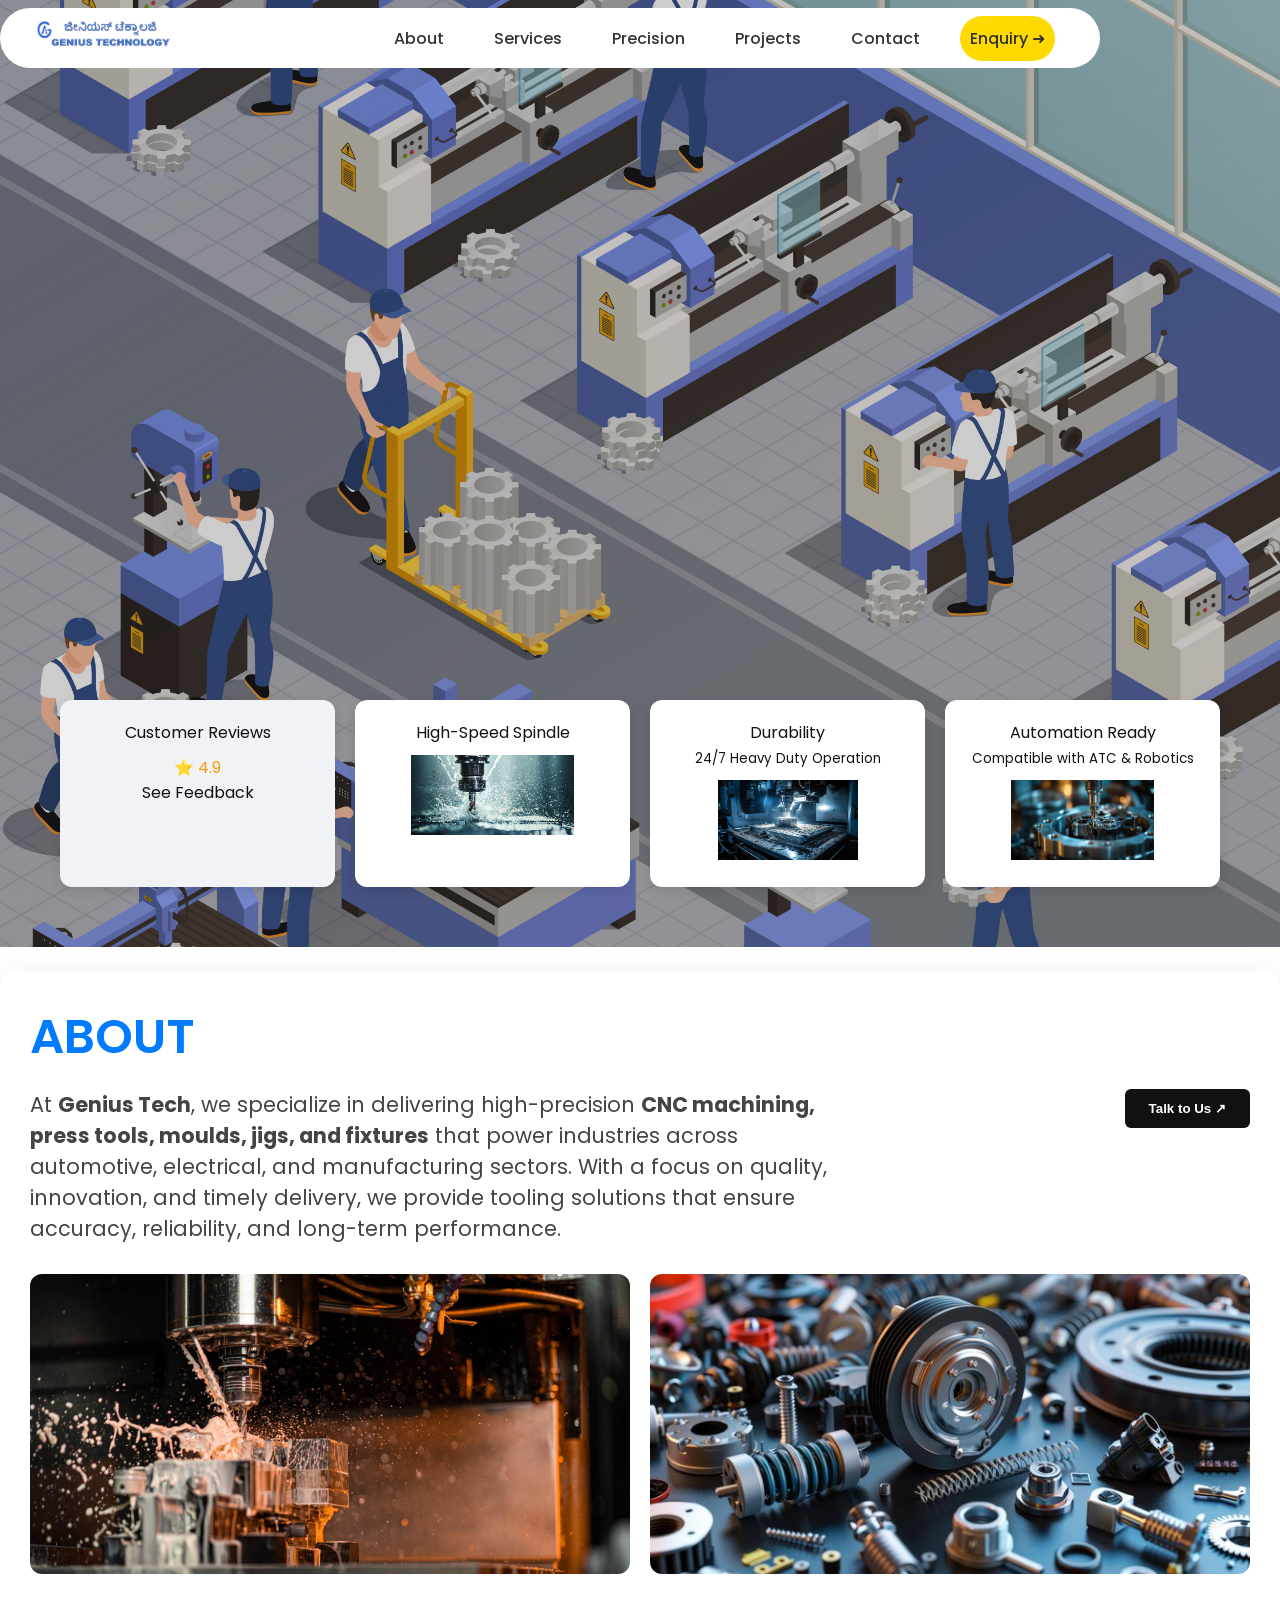
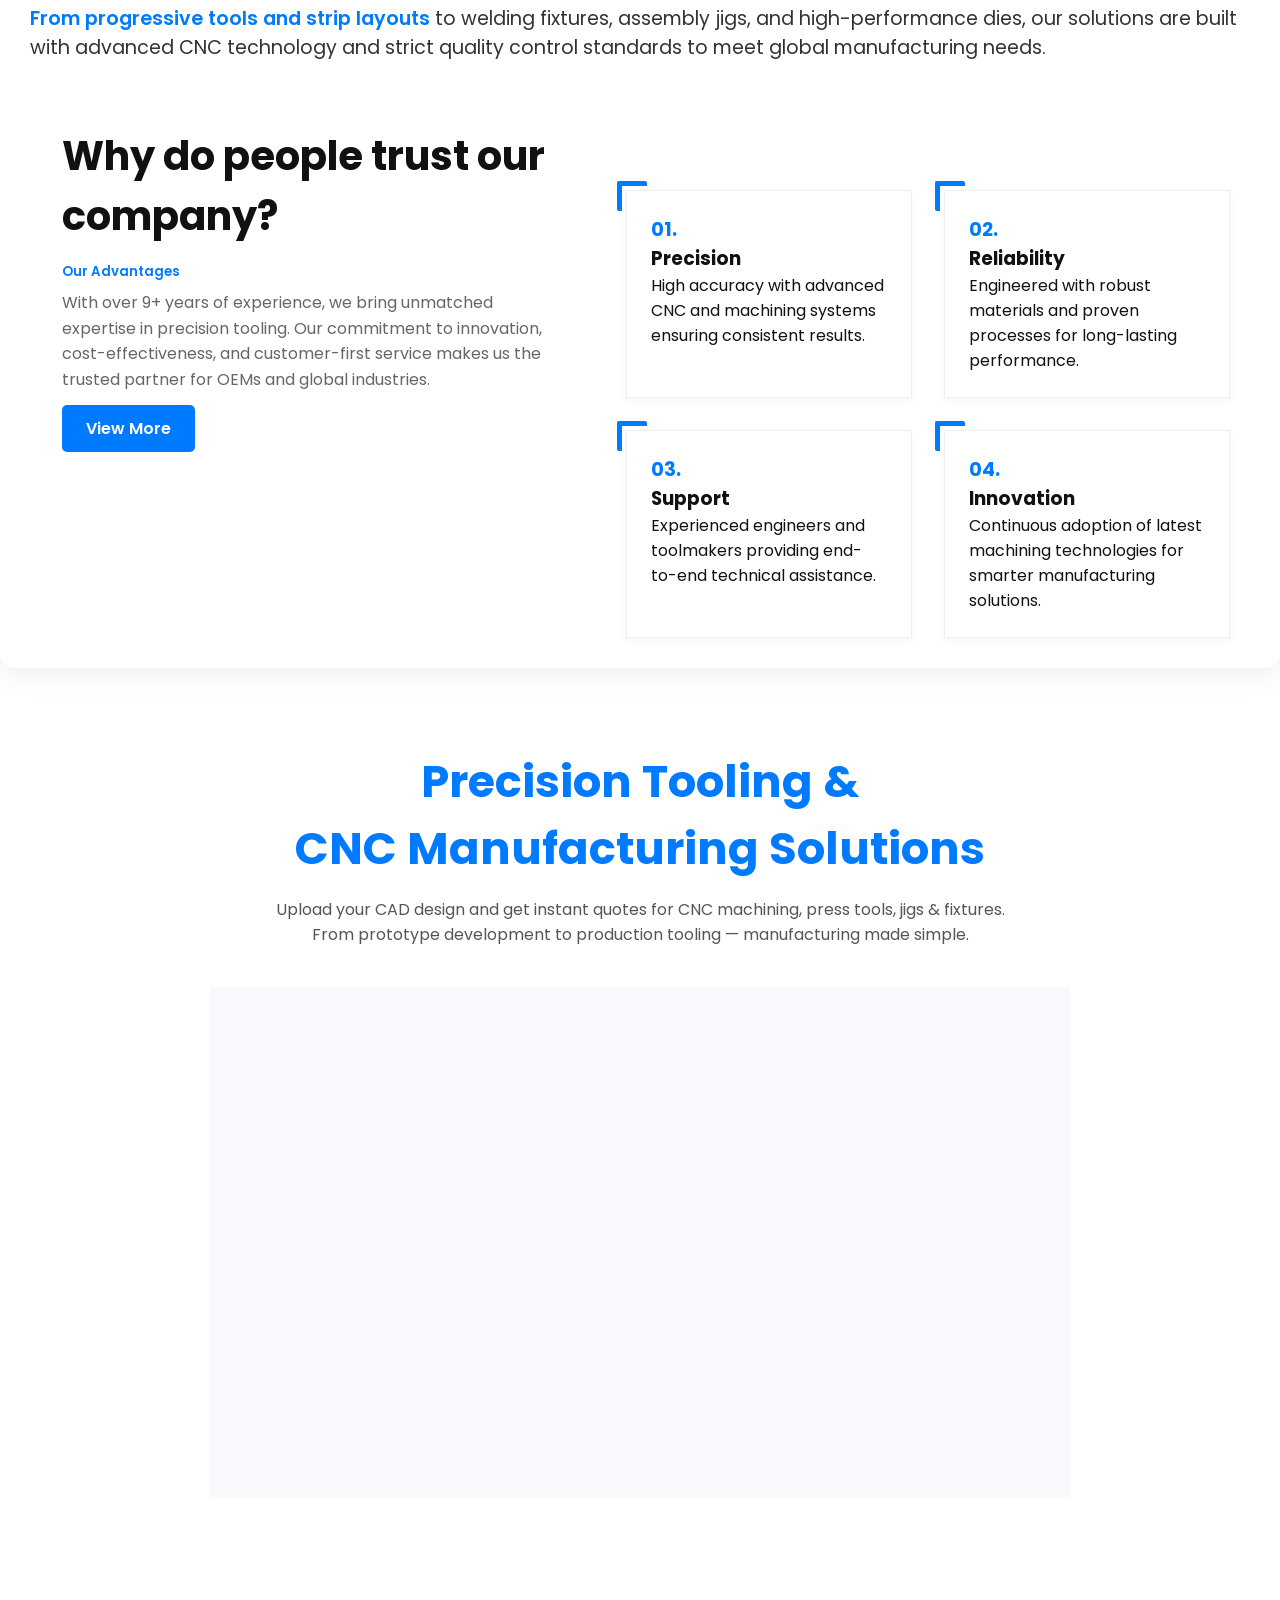
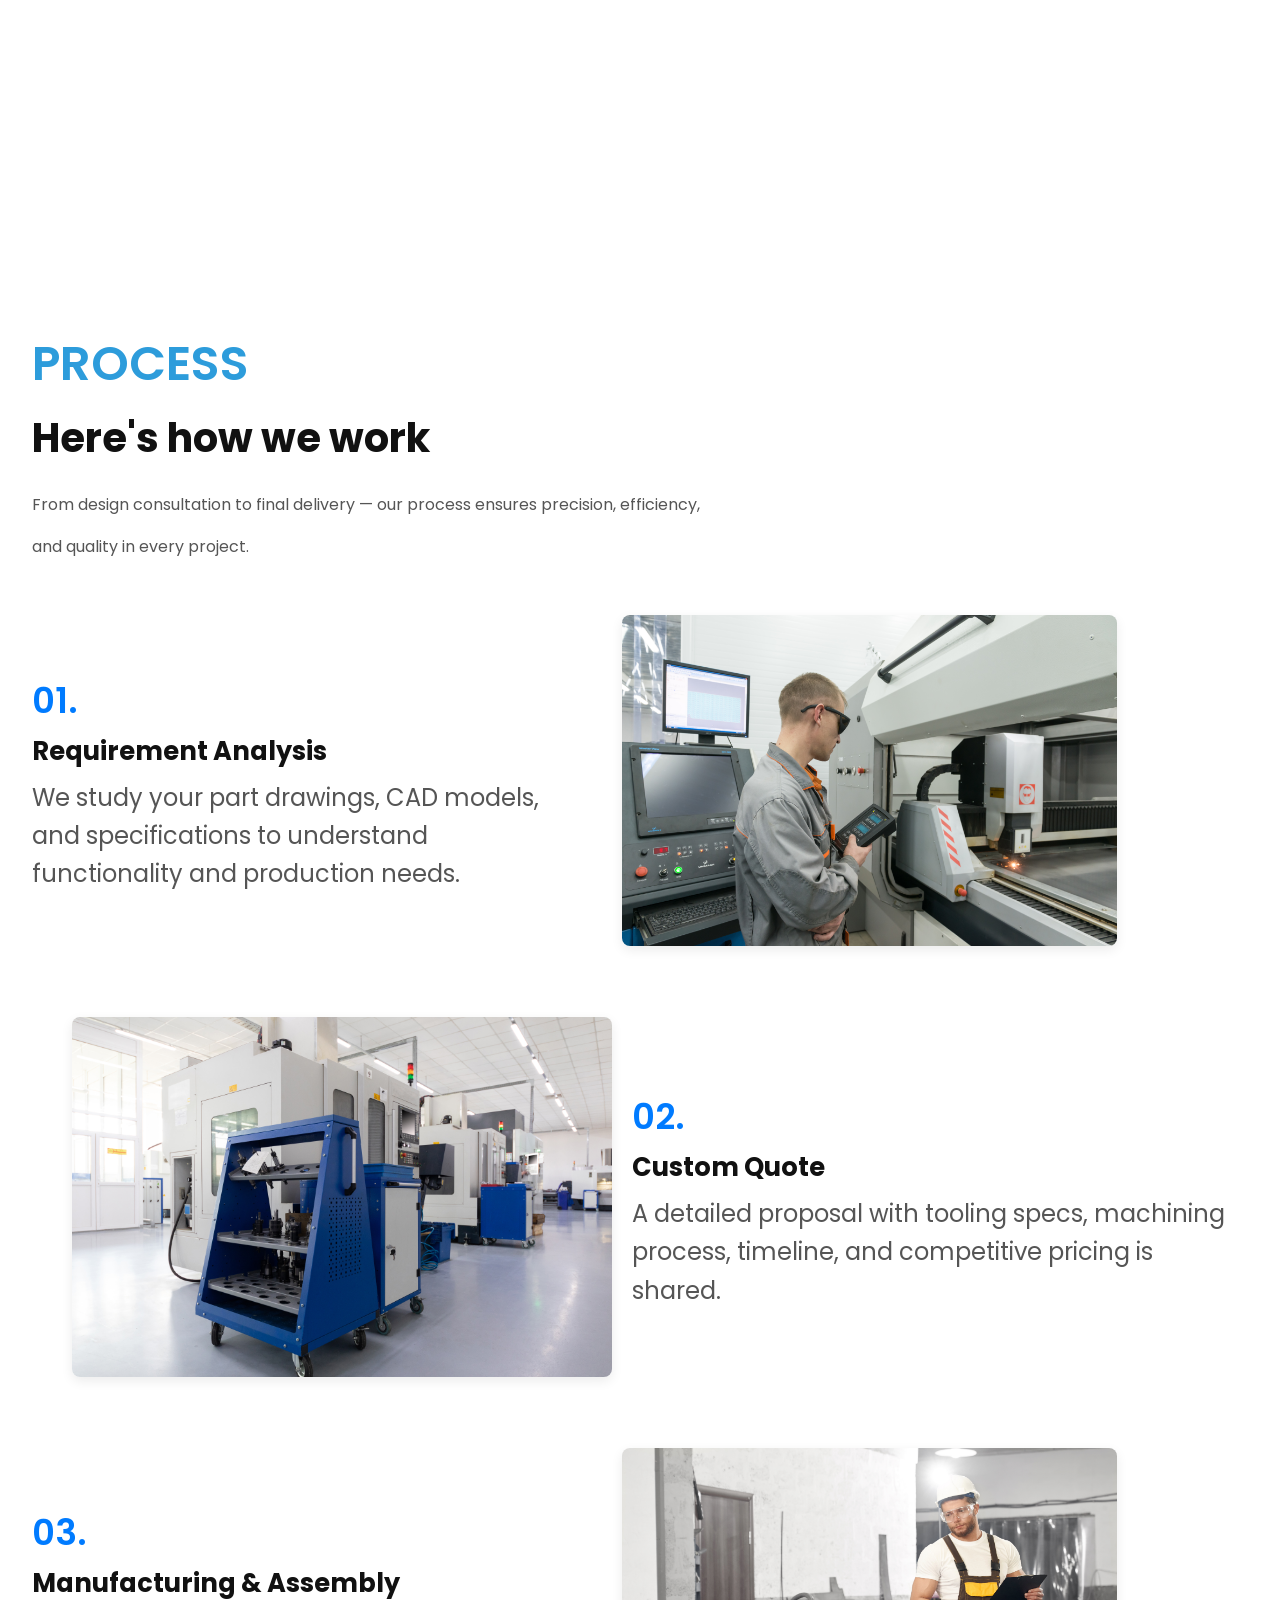
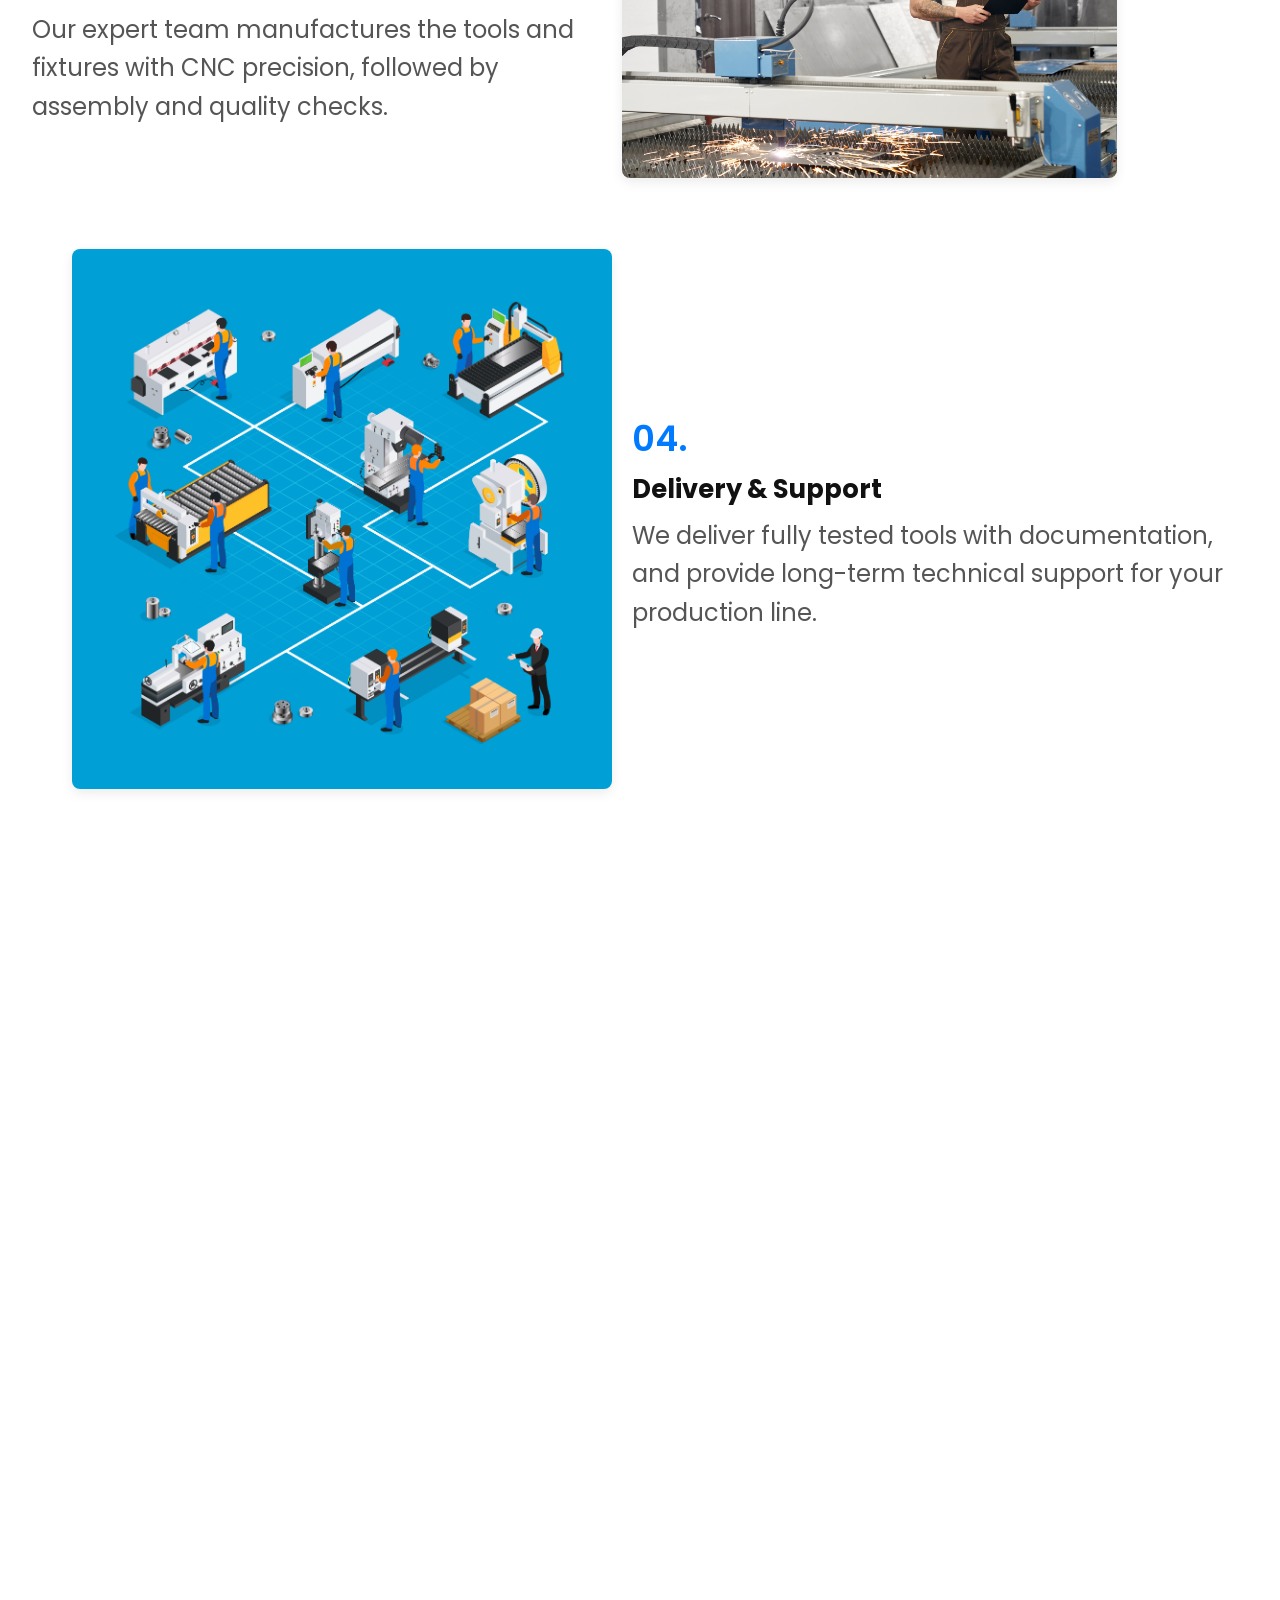
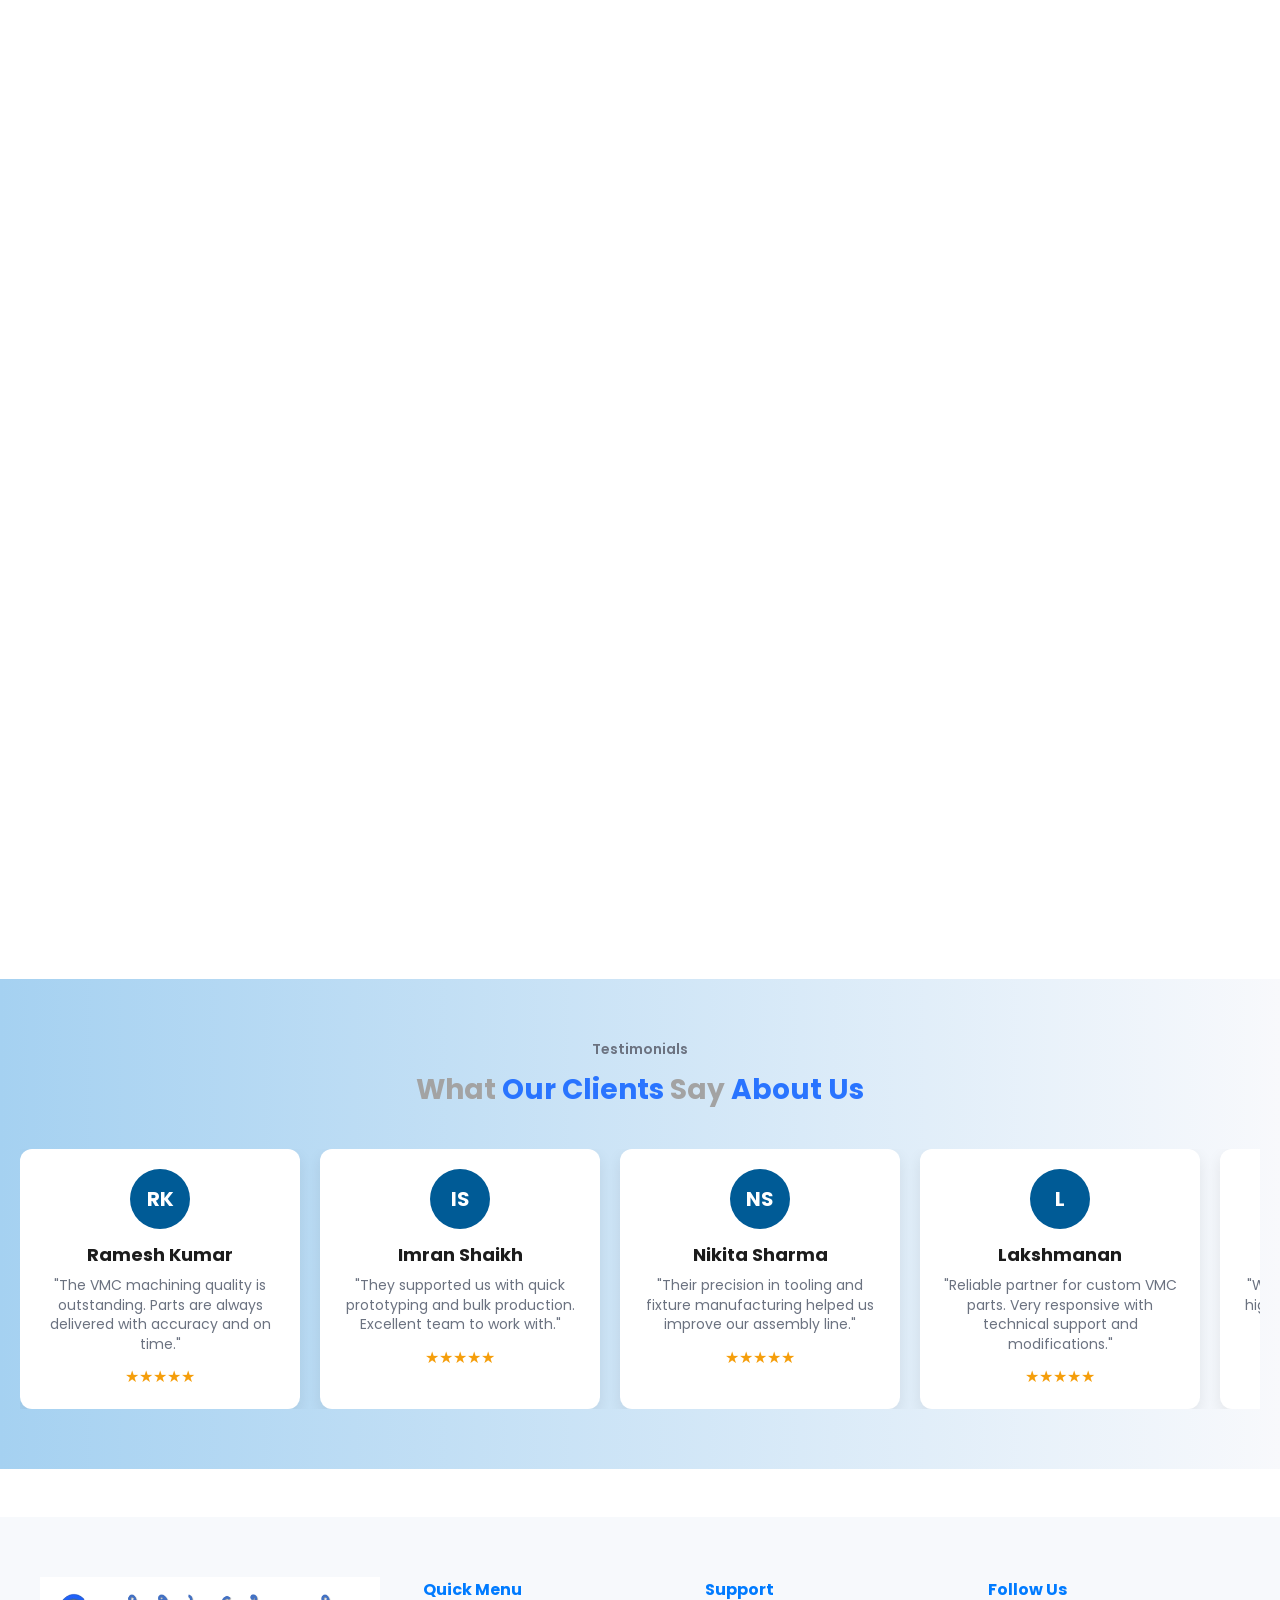
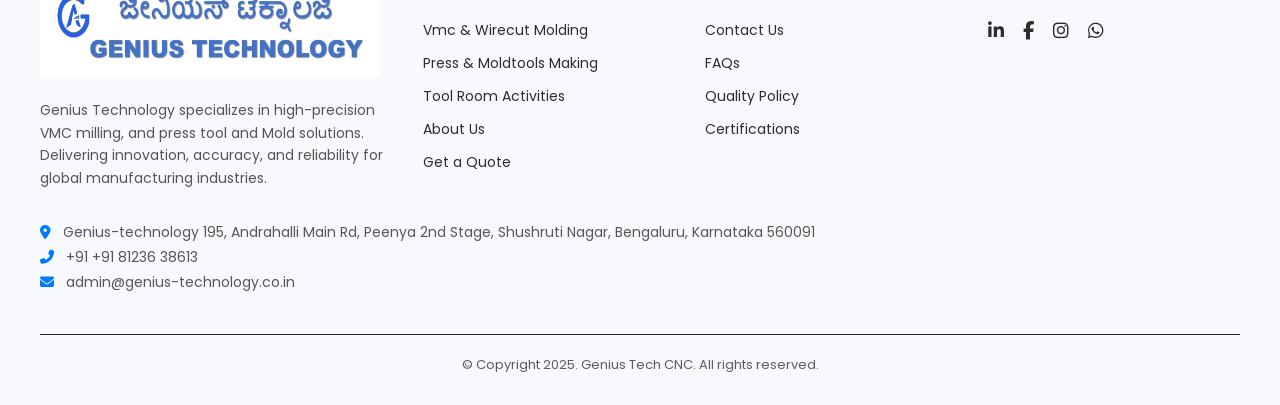
==== commit 296b9418: "change the title EDM" ====
--- a/index.html
+++ b/index.html
@@ -753,9 +753,9 @@
             badgeSun: "PRECISION<br><small>±0.01 mm</small>",
           },
           {
-            title: "<span>WIRE</span> IDIUM",
+            title: "<span>WIRE</span> EDM",
             tagline:
-              "Precision Wire Idium for complex parts and repeatable production.",
+              "Precision Wire EDM for complex parts and repeatable production.",
             image: "img/27613.jpg",
             badgeNx:
               'Wire EDM 700<br><small>High-precision Milling</small><br><a href="#">View Specs</a>',
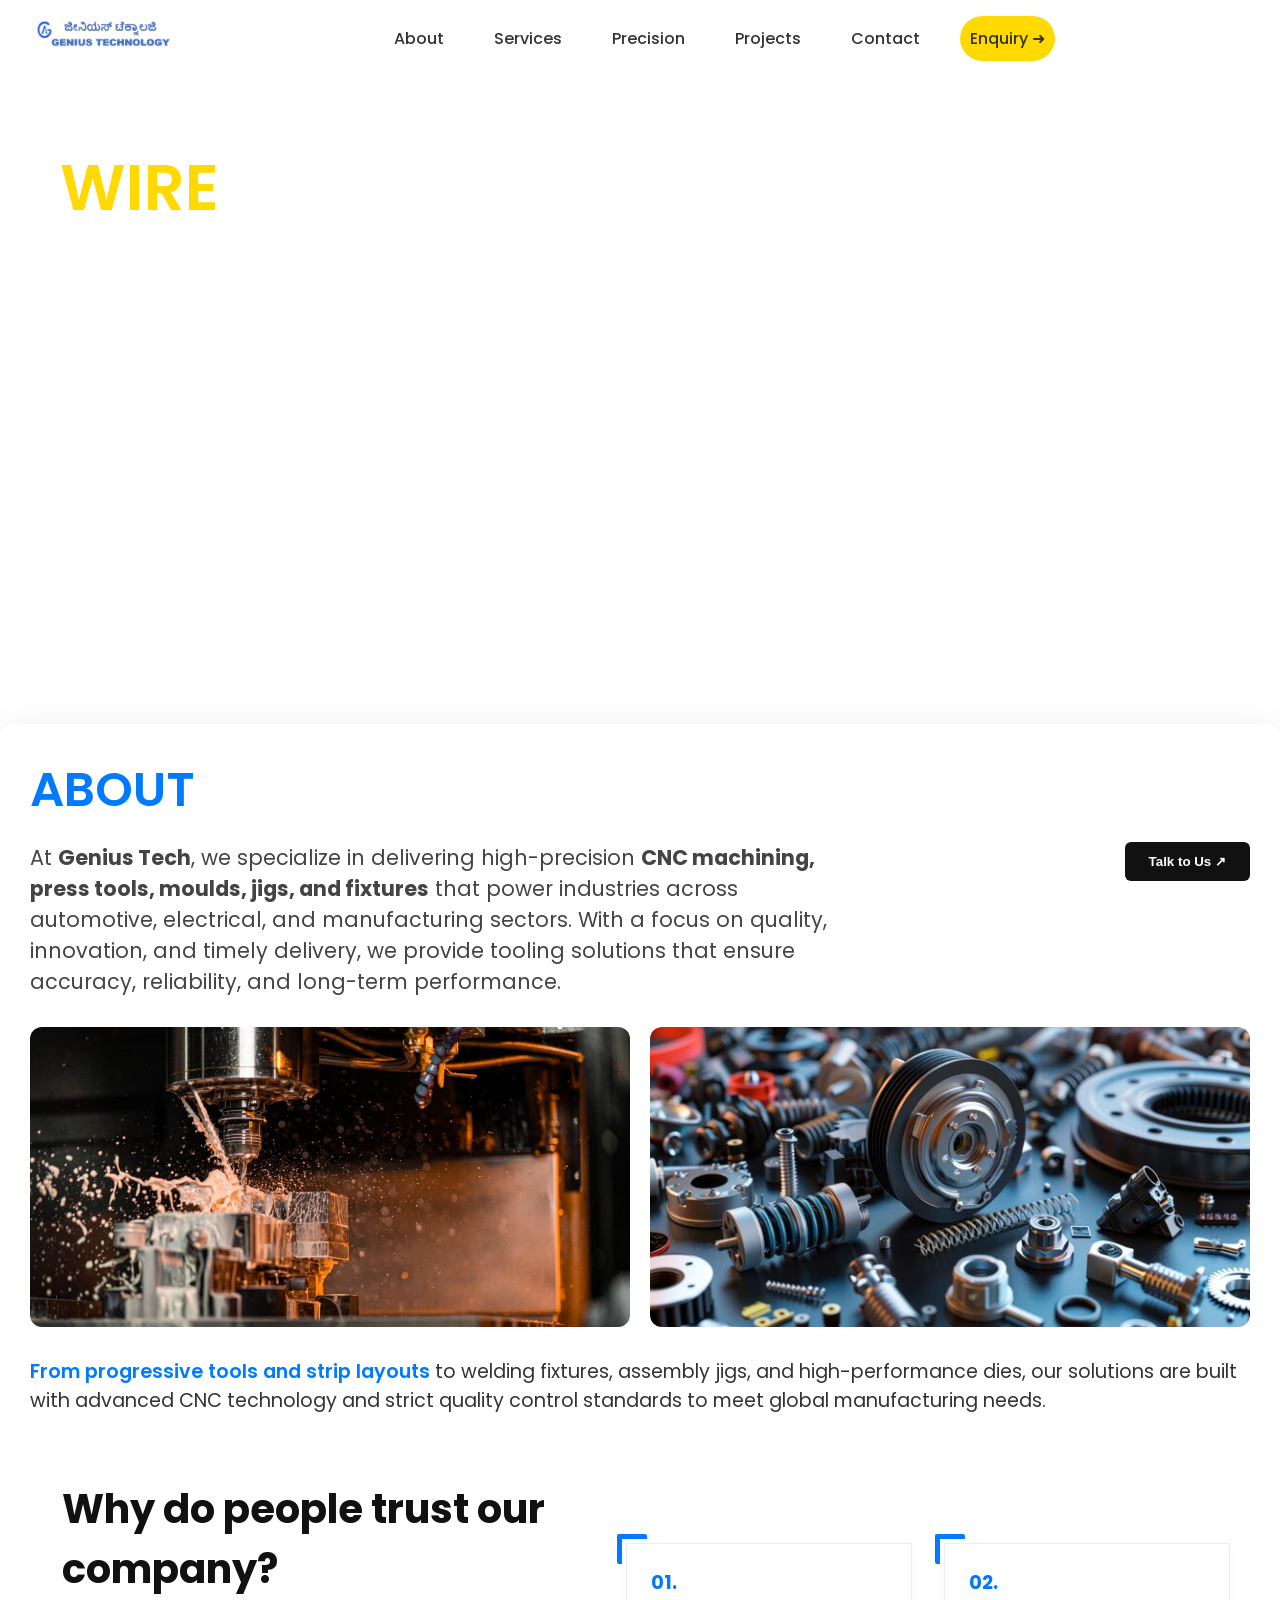
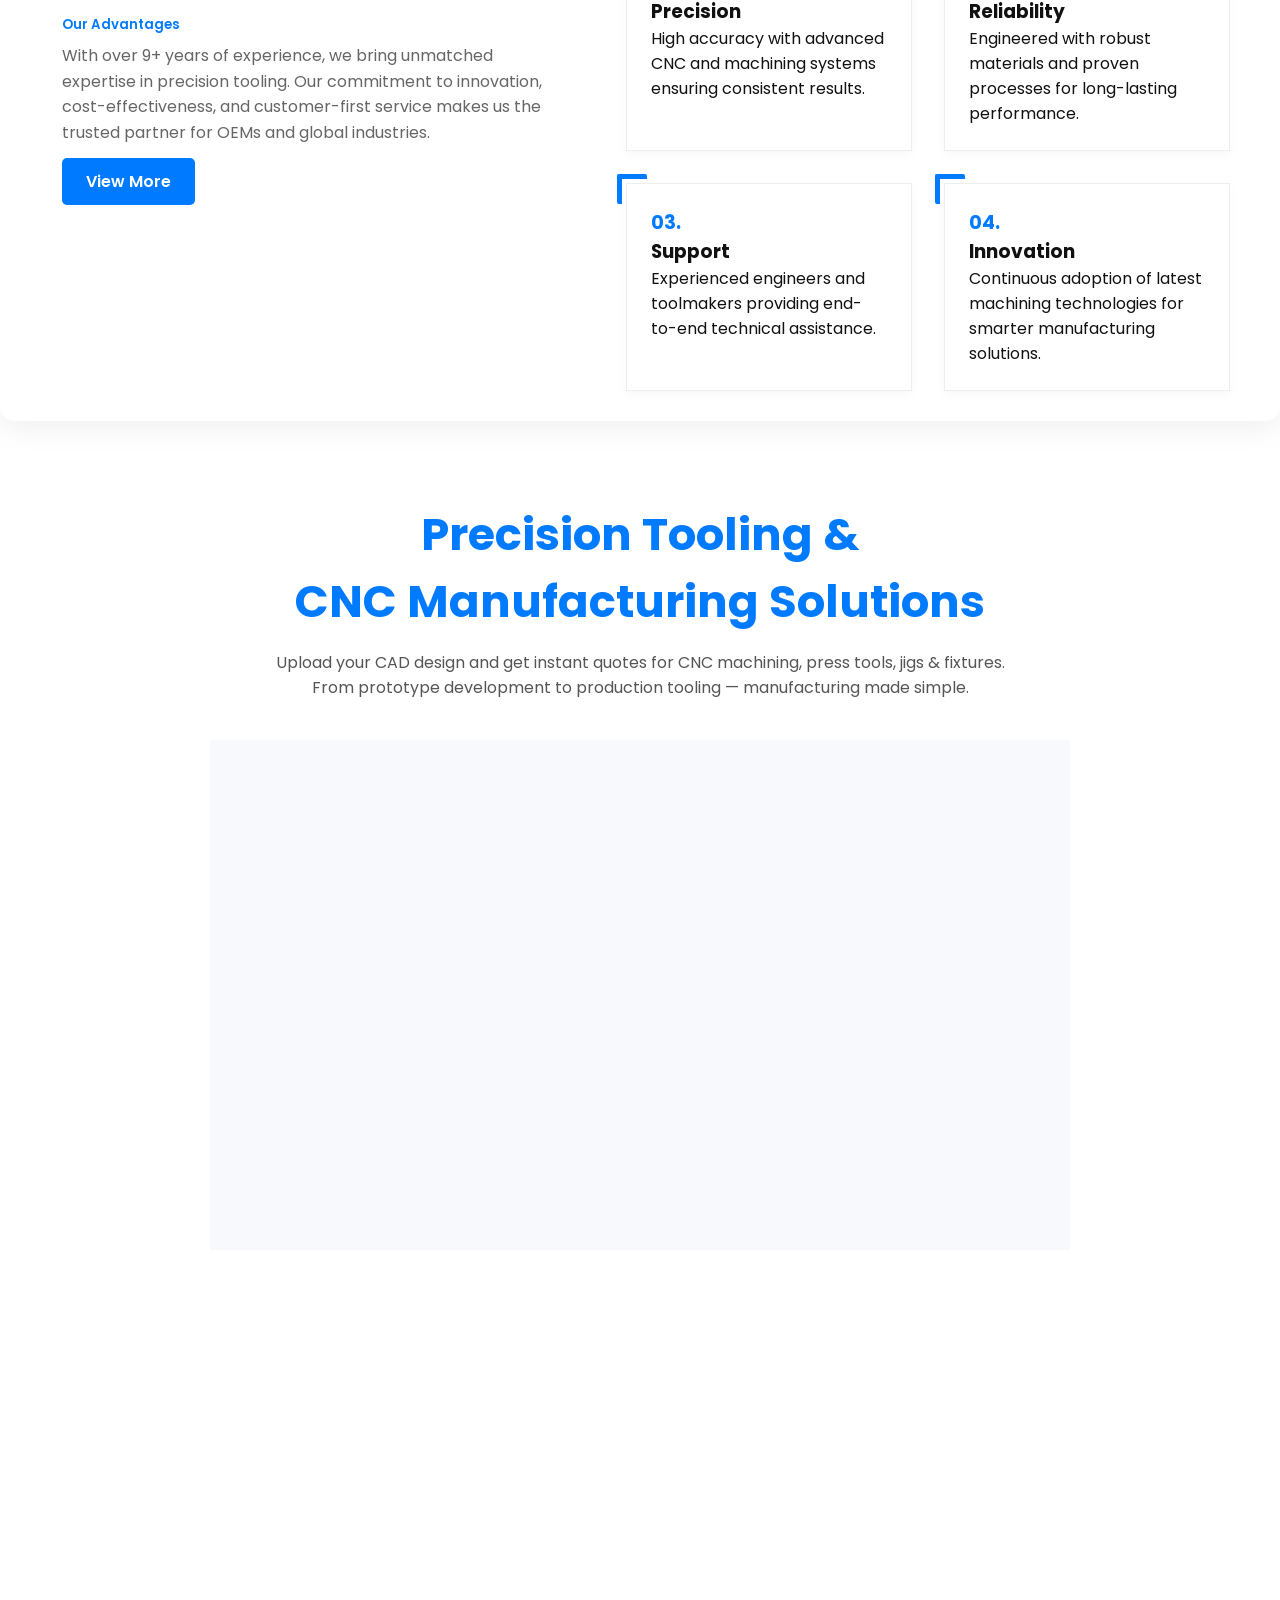
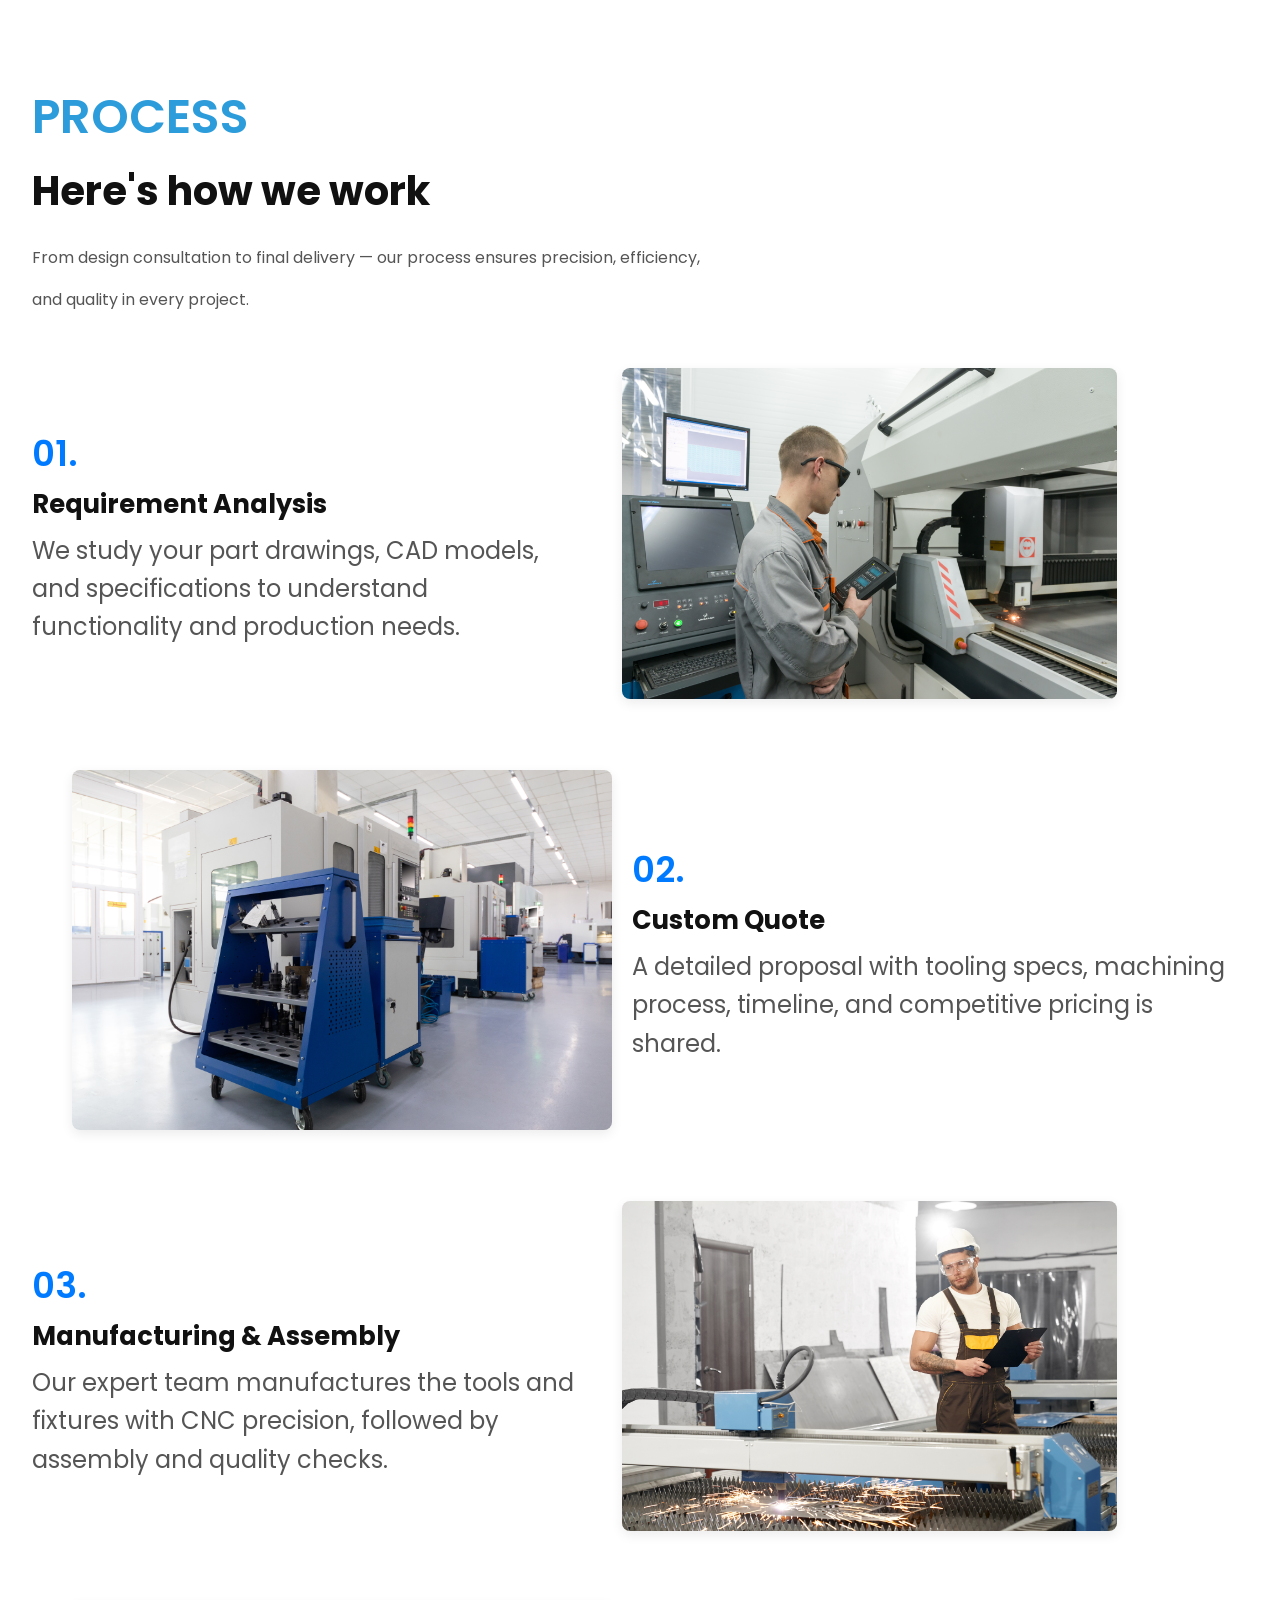
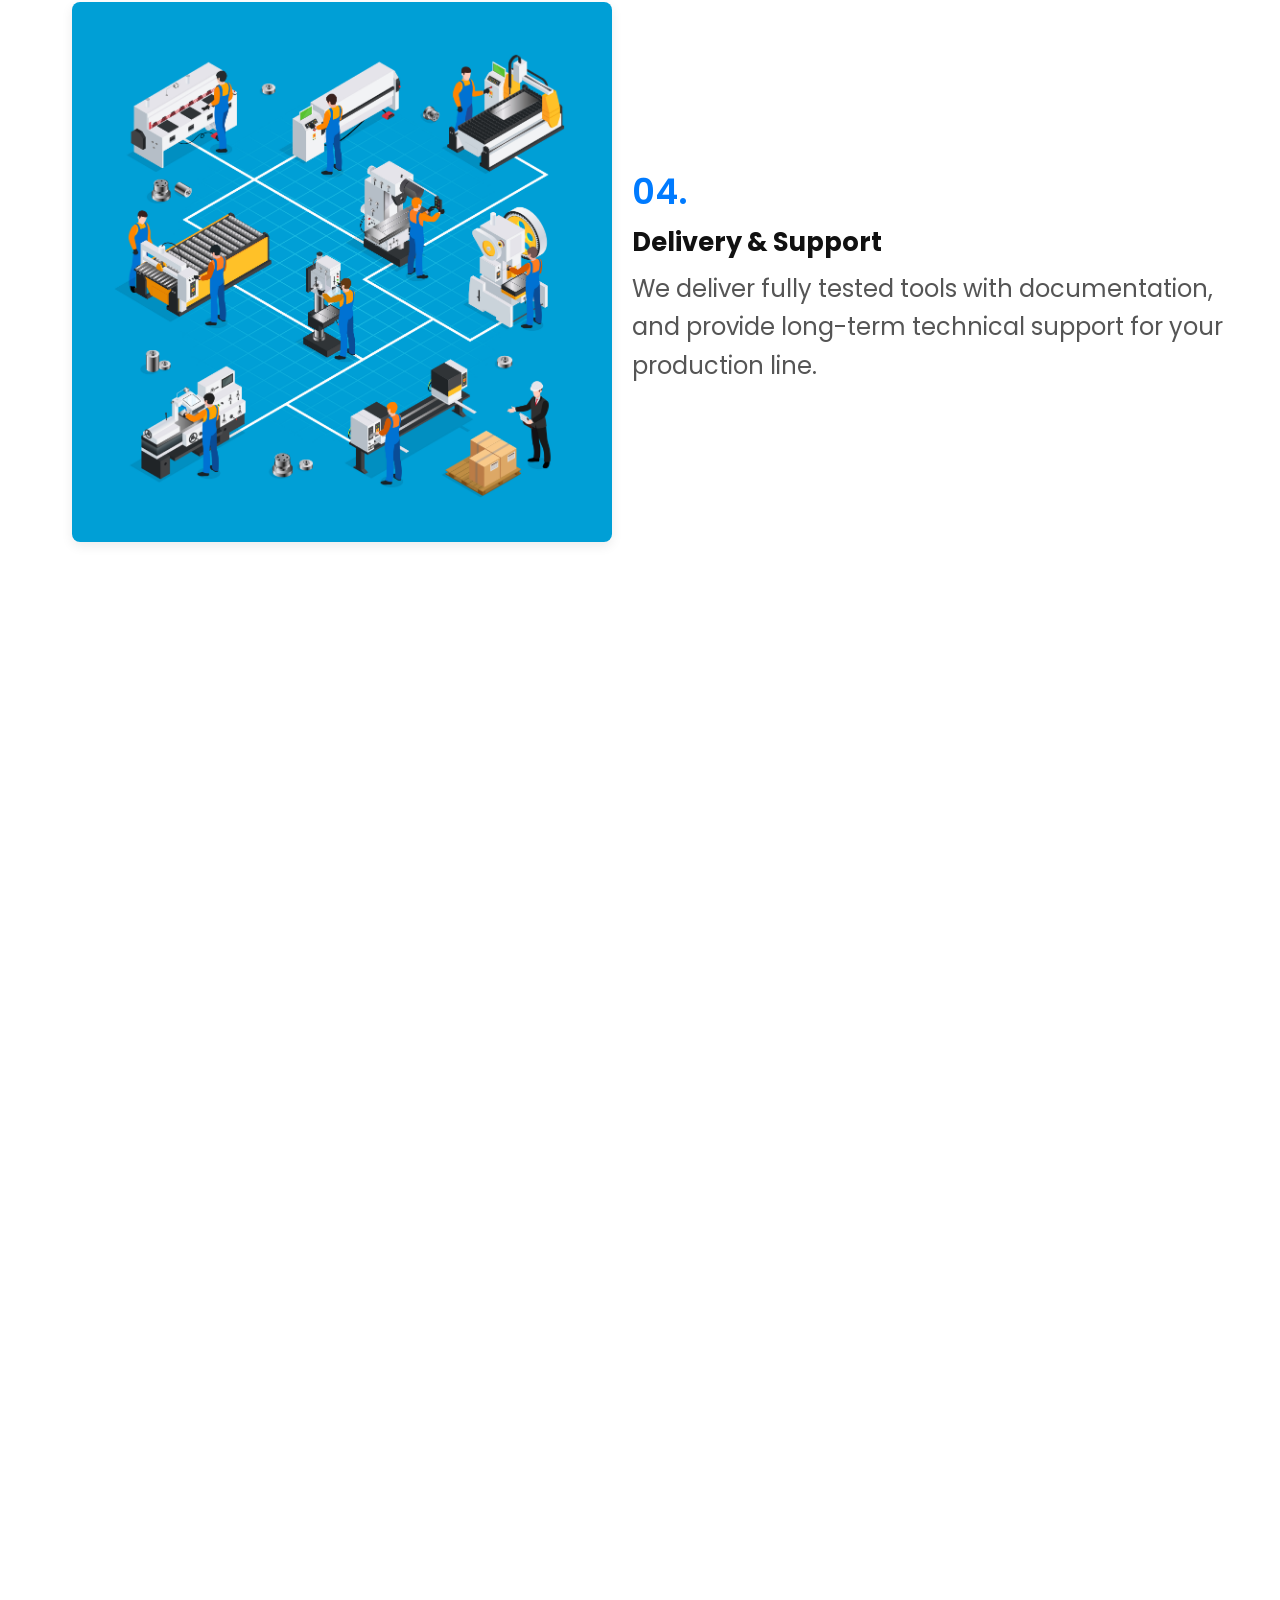
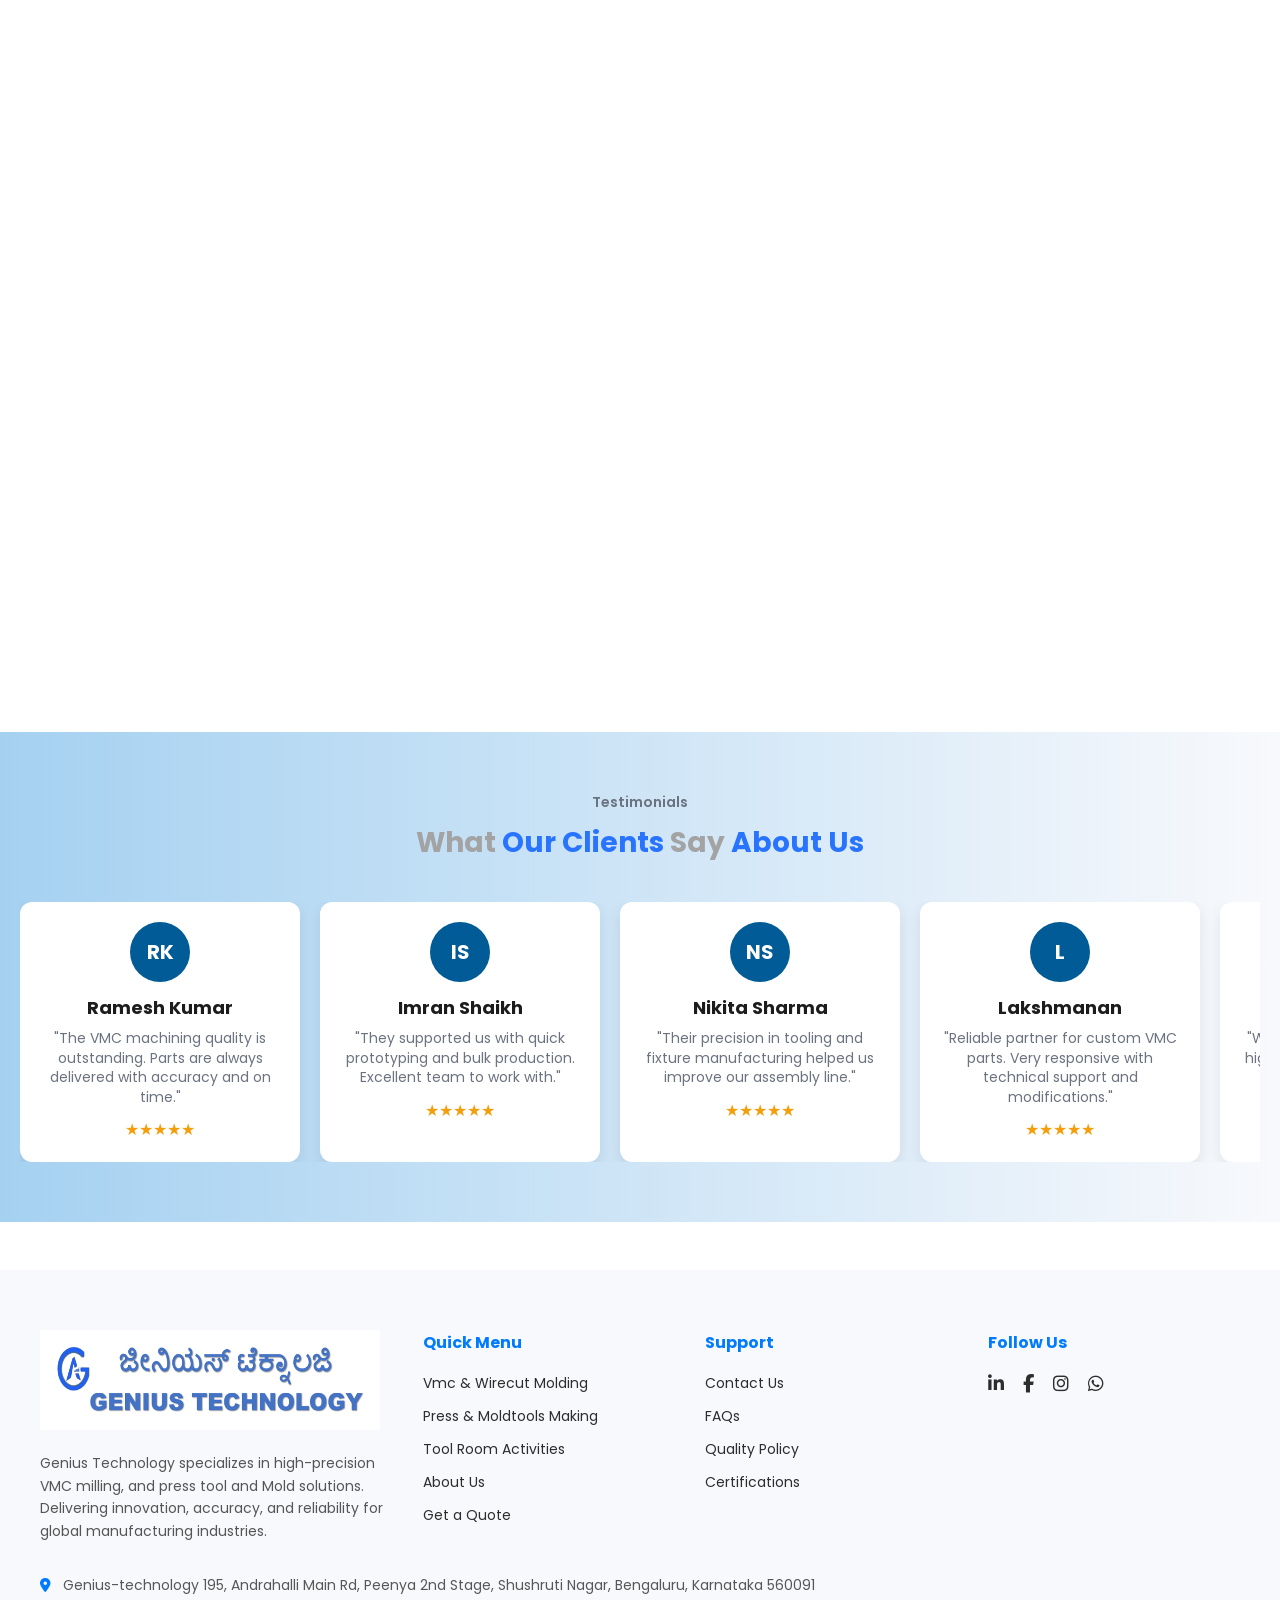
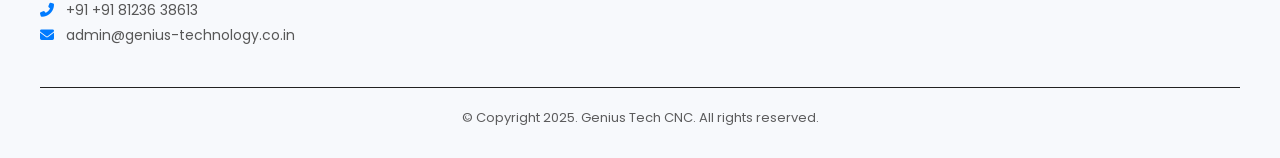
==== commit c96ce576: "modify the video of home and services" ====
--- a/index.html
+++ b/index.html
@@ -5,7 +5,7 @@
     <meta name="viewport" content="width=device-width, initial-scale=1.0" />
     <title>Genius Tech</title>
     <link rel="icon" href="img/logo/Screenshot 2025-09-24 103228.png" />
-    
+
     <link rel="stylesheet" href="style.css" />
     <link
       href="https://fonts.googleapis.com/css2?family=Inter:wght@400;600;700&display=swap"
@@ -40,69 +40,45 @@
         <a href="precision.html">Precision</a>
         <a href="Project.html">Projects</a>
         <a href="contact.html">Contact</a>
-        <a href="https://wa.me/8123638613?text=Hi%20Genius%20Tech!%20I%20am%20interested%20in%20your%20VMC%20solutions. Can%20you%20provide%20more%20details?" class="btn-yellow">Enquiry ➜</a>
+        <a
+          href="https://wa.me/8123638613?text=Hi%20Genius%20Tech!%20I%20am%20interested%20in%20your%20VMC%20solutions. Can%20you%20provide%20more%20details?"
+          class="btn-yellow"
+          >Enquiry ➜</a
+        >
       </nav>
     </header>
-
-    <!-- Hero Section -->
     <section class="hero">
-      <img class="bgimg" src="img/27613.jpg" alt="VMC Background" />
+      <!-- Video: provide multiple sources and playsinline for iPhone compatibility -->
+      <video
+        class="bgimg"
+        autoplay
+        loop
+        muted
+        playsinline
+        webkit-playsinline
+        preload="auto"
+        poster="hero-vid/hero-poster.jpg"
+      >
+        <source src="video/WhatsApp Video 2025-12-23 at 7.45.30 AM.mp4" type="video/mp4" />
+      </video>
 
       <div class="hero-content">
         <div class="hero-left">
-          <h1><span>VMC</span> Solutions</h1>
-          <div class="tagline">
-            High-precision vertical machining for critical industrial needs.
-          </div>
-        </div>
-
-        <!-- VMC Image -->
-        <div class="hero-image">
-          <img src="img/19820.jpg" alt="VMC Machine" />
-          <div class="badge nx">
-            GT–VMC 900<br />
-            <small>Advanced VMC Milling System</small><br />
-            <a href="#">View Specs</a>
-          </div>
-          <div class="badge sun">PRECISION<br /><small>±0.01 mm</small></div>
-        </div>
+          <h1><span>Chandhan</span> Technology</h1>
+
+          <div class="tagline">DREAM, BELIEVE, ACHIEVE</div>
+        </div>
+
+        <!-- Hero Machine Image -->
+        <div class="hero-image"></div>
       </div>
 
       <!-- Feature Cards -->
-      <div class="herofeatures">
-        <div class="herofeature-card review">
-          <p>Customer Reviews</p>
-          <div class="stars">⭐ 4.9</div>
-          <a href="#">See Feedback</a>
-        </div>
-
-        <div class="herofeature-card battery">
-          <p>High-Speed Spindle</p>
-          <img
-            src="img/abt/istockphoto-680194864-612x612.jpg"
-            alt="High Speed Spindle"
-          />
-        </div>
-
-        <div class="herofeature-card battery">
-          <p>Durability</p>
-          <small>24/7 Heavy Duty Operation</small>
-          <img
-            src="img/abt/metal-industry-workshop-precision-machinery-automated-production-line-robotic-arm-generated-by-ai-free-photo.jpg"
-            alt="High Speed Spindle"
-          />
-        </div>
-
-        <div class="herofeature-card battery">
-          <p>Automation Ready</p>
-          <small>Compatible with ATC & Robotics</small>
-          <img
-            src="img/abt/automotive-parts-manufacturing-canada-with-precision-engineering-processes_1291600-47172.jpg"
-            alt="High Speed Spindle"
-          />
-        </div>
-      </div>
+    
     </section>
+
+    <!-- Hero Section -->
+ 
 
     <section class="about-section" id="about">
       <h1 class="about-animated-text">
@@ -212,16 +188,18 @@
         simple.
       </p>
 
-  <!-- Add this HTML where you want the video to appear (around line 215 in index.html) -->
-<section class="video-section">
-  <div class="video-container">
-    <video autoplay loop muted playsinline>
-      <source src="video/WhatsApp Video 2025-11-07 at 11.18.18_8f760936.mp4" type="video/mp4">
-      Your browser does not support the video tag
-    </video>
- 
-  </div>
-</section>
+      <!-- Add this HTML where you want the video to appear (around line 215 in index.html) -->
+      <section class="video-section">
+        <div class="video-container">
+          <video autoplay loop muted playsinline>
+            <source
+              src="video/WhatsApp Video 2025-11-07 at 11.18.18_8f760936.mp4"
+              type="video/mp4"
+            />
+            Your browser does not support the video tag
+          </video>
+        </div>
+      </section>
     </section>
 
     <!-- Trusted Clients -->
@@ -684,16 +662,18 @@
           </div>
         </div>
         <div class="footer-contact">
-         <p>
+          <p>
             <a
               href="https://www.google.com/maps/place/genius+technologies/@13.0064202,77.4947271,808m/data=!3m2!1e3!4b1!4m6!3m5!1s0x3bae3d001422d6f5:0x357eb3ad3a09bf37!8m2!3d13.006415!4d77.497302!16s%2Fg%2F11y013t21p?authuser=0&entry=ttu&g_ep=EgoyMDI1MDkyNC4wIKXMDSoASAFQAw%3D%3D"
               target="_blank"
               rel="noopener"
             >
               <i class="fas fa-map-marker-alt"></i>
-            Genius-technology 195, Andrahalli Main Rd, Peenya 2nd Stage, Shushruti Nagar, Bengaluru, Karnataka 560091
+              Genius-technology 195, Andrahalli Main Rd, Peenya 2nd Stage,
+              Shushruti Nagar, Bengaluru, Karnataka 560091
             </a>
-          </p>
+                      
+          </p>
           <p>
             <a href="tel:+81236 38613">
               <i class="fas fa-phone-alt"></i> +91 +91 81236 38613
--- a/style.css
+++ b/style.css
@@ -102,7 +102,7 @@
   justify-content: space-between;
   align-items: center;
   justify-items: center;
-  padding: 20px 30px;
+  padding:10px 30px;
   background: rgba(255, 255, 255);
   position: fixed;
   width: 100%;
@@ -180,20 +180,23 @@
     transform: translateY(0);
   }
 }
-
-/* Hero Section */
 .hero {
-  padding: 140px 60px 60px;
+  padding: 80px 60px 0;
   text-align: left;
   background-image: url();
   background-size: cover;
   background-position: center;
   margin-bottom: 1.5rem;
   position: relative;
+  min-height: 700px;
+  margin-top: 0;
+  display: flex;
+  flex-direction: column;
+  justify-content: flex-start;
 }
 .bgimg {
   position: absolute;
-  object-fit: cover;
+  object-fit: contain;
   width: 100%;
   height: 100%;
   z-index: -1;
@@ -226,10 +229,12 @@
   font-size: 4rem;
   font-weight: 600;
   color: #ffffff;
+  padding: 0;
 }
 
 .hero-left h1 span {
-  color: #ffd900;
+  color: #ffcc00;
+  padding: 0;
 }
 
 .hero-left .tagline {
@@ -284,9 +289,12 @@
 .herofeatures {
   display: flex;
   gap: 20px;
-  margin-top: 60px;
+  margin-top: auto;
   justify-content: center;
   flex-wrap: wrap;
+  width: 100%;
+  padding: 40px 20px;
+  box-sizing: border-box;
 }
 
 .herofeature-card {
@@ -370,6 +378,7 @@
     padding: 8px 10px;
   }
   .herofeatures {
+    display: none;
     flex-direction: column;
     gap: 14px;
     margin-top: 24px;
@@ -391,7 +400,7 @@
 @media (max-width: 700px) {
   /* make hero feature cards larger and more prominent on mobile */
   .herofeatures {
-    display: flex;
+    display: none;
     flex-direction: column;
     gap: 18px;
     padding: 12px;
@@ -439,6 +448,265 @@
     font-size: 1rem;
   }
 }
+
+/* Hero Section */
+.hero {
+  padding: 140px 60px 60px;
+  text-align: left;
+  background-image: url();
+  background-size: cover;
+  background-position: center;
+  margin-bottom: 1.5rem;
+  position: relative;
+}
+.bgimg {
+  position: absolute;
+  object-fit: cover;
+  width: 100%;
+  height: 100%;
+  z-index: -1;
+  top: 0;
+  left: 0;
+  filter: brightness(0.8);
+}
+.hero-section {
+  max-width: 1200px;
+  margin: auto;
+}
+.sectionbg {
+  background: linear-gradient(to right, #f8f9fc, #b4daff);
+  border-radius: 20px;
+  padding: 40px;
+}
+.hero-content {
+  display: flex;
+  align-items: center;
+  justify-content: space-between;
+  flex-wrap: wrap;
+  font-family: "poppins" sans-serif;
+}
+
+.hero-left {
+  flex: 1;
+}
+
+.hero-left h1 {
+  font-size: 4rem;
+  font-weight: 600;
+  color: #ffffff;
+}
+
+.hero-left h1 span {
+  color: #ffd900;
+}
+
+.hero-left .tagline {
+  margin-top: 15px;
+  font-size: 1.1rem;
+  color: #ffffff;
+}
+
+.hero-image {
+  position: relative;
+  flex: 1;
+  display: flex;
+  justify-content: center;
+}
+
+.hero-image img {
+  max-width: 500px;
+  border-radius: 12px;
+  box-shadow: 0px 4px 20px rgba(0, 0, 0, 0.1);
+  filter: opacity(0.8);
+}
+
+.badge {
+  position: absolute;
+  background: rgba(255, 255, 255, 0.95);
+  padding: 12px 18px;
+  border-radius: 10px;
+  font-size: 0.85rem;
+  color: #222;
+  box-shadow: 0px 4px 10px rgba(0, 0, 0, 0.1);
+}
+
+.badge.nx {
+  top: 20px;
+  left: -80px;
+  max-width: 160px;
+}
+
+.badge.nx a {
+  display: inline-block;
+  margin-top: 5px;
+  font-size: 0.8rem;
+  color: #007bff;
+}
+
+.badge.sun {
+  top: 40%;
+  right: -60px;
+}
+
+/* Features */
+.herofeatures {
+  display: flex;
+  gap: 20px;
+  margin-top: 60px;
+  justify-content: center;
+  flex-wrap: wrap;
+}
+
+.herofeature-card {
+  background: #fff;
+  padding: 20px;
+  border-radius: 12px;
+  flex: 1;
+  min-width: 200px;
+  max-width: 300px;
+  text-align: center;
+  box-shadow: 0px 4px 12px rgba(0, 0, 0, 0.1);
+}
+
+.herofeature-card.review {
+  background: #f0f2f5;
+}
+
+.herofeature-card.battery img {
+  margin-top: 10px;
+  max-height: 80px;
+}
+
+.herofeature-card.weather {
+  background: #f9f9f9;
+}
+
+/* abt */
+@media (max-width: 700px) {
+  .hero {
+    padding: 90px 10px 30px 10px;
+    text-align: center;
+    border-radius: 16px;
+    margin-bottom: 1rem;
+  }
+  .hero-content {
+    flex-direction: column;
+    align-items: center;
+    gap: 24px;
+  }
+  .hero-left {
+    width: 100%;
+    text-align: center;
+    margin-bottom: 18px;
+  }
+  .hero-left h1 {
+    font-size: 2rem;
+    line-height: 1.1;
+  }
+  .hero-left .tagline {
+    font-size: 1rem;
+    color: #fff;
+    margin-top: 10px;
+  }
+  .hero-image {
+    width: 100%;
+    max-width: 320px;
+    margin: 0 auto 18px auto;
+    display: flex;
+    justify-content: center;
+    position: relative;
+  }
+  .hero-image img {
+    width: 100%;
+    max-width: 320px;
+    border-radius: 10px;
+  }
+  .badge.nx {
+    position: absolute;
+    top: 12px;
+    left: 12px;
+    max-width: 140px;
+    font-size: 0.8rem;
+    padding: 8px 10px;
+  }
+  .badge.sun {
+    position: absolute;
+    top: auto;
+    bottom: 12px;
+    right: 12px;
+    font-size: 0.8rem;
+    padding: 8px 10px;
+  }
+  .herofeatures {
+    flex-direction: column;
+    gap: 14px;
+    margin-top: 24px;
+  }
+  .herofeature-card {
+    min-width: unset;
+    max-width: 100%;
+    padding: 14px 10px;
+    font-size: 0.98rem;
+  }
+  .herofeature-card img {
+    width: 50px;
+    max-height: 50px;
+    margin-top: 8px;
+    border-radius: 8px;
+  }
+}
+/* ...existing code... */
+@media (max-width: 700px) {
+  /* make hero feature cards larger and more prominent on mobile */
+  .herofeatures {
+    display: flex;
+    flex-direction: column;
+    gap: 18px;
+    padding: 12px;
+    margin-top: 20px;
+  }
+
+  .herofeature-card {
+    width: 100%;
+    padding: 18px 16px;
+    border-radius: 14px;
+    background: #ffffff;
+    box-shadow: 0 8px 24px rgba(10, 20, 40, 0.06);
+    display: flex;
+    align-items: center;
+    justify-content: space-between;
+    gap: 12px;
+    min-height: 96px;
+    font-size: 1.05rem;
+  }
+
+  .herofeature-card p {
+    margin: 0;
+    font-weight: 600;
+    color: #111827;
+  }
+
+  .herofeature-card small {
+    display: block;
+    font-size: 0.92rem;
+    color: #6b7280;
+    margin-top: 4px;
+    font-weight: 500;
+  }
+
+  .herofeature-card img {
+    width: 68px;
+    height: 68px;
+    object-fit: cover;
+    border-radius: 10px;
+    flex-shrink: 0;
+  }
+
+  .herofeature-card .stars,
+  .herofeature-card a {
+    font-size: 1rem;
+  }
+}
 /* ...existing code... */
 
 /* ...existing code... */
@@ -918,12 +1186,12 @@
 .video-overlay h2 {
   font-size: 2.5rem;
   margin-bottom: 1rem;
-  text-shadow: 2px 2px 4px rgba(0,0,0,0.3);
+  text-shadow: 2px 2px 4px rgba(0, 0, 0, 0.3);
 }
 
 .video-overlay p {
   font-size: 1.2rem;
-  text-shadow: 1px 1px 2px rgba(0,0,0,0.3);
+  text-shadow: 1px 1px 2px rgba(0, 0, 0, 0.3);
 }
 
 .video-wrapper {
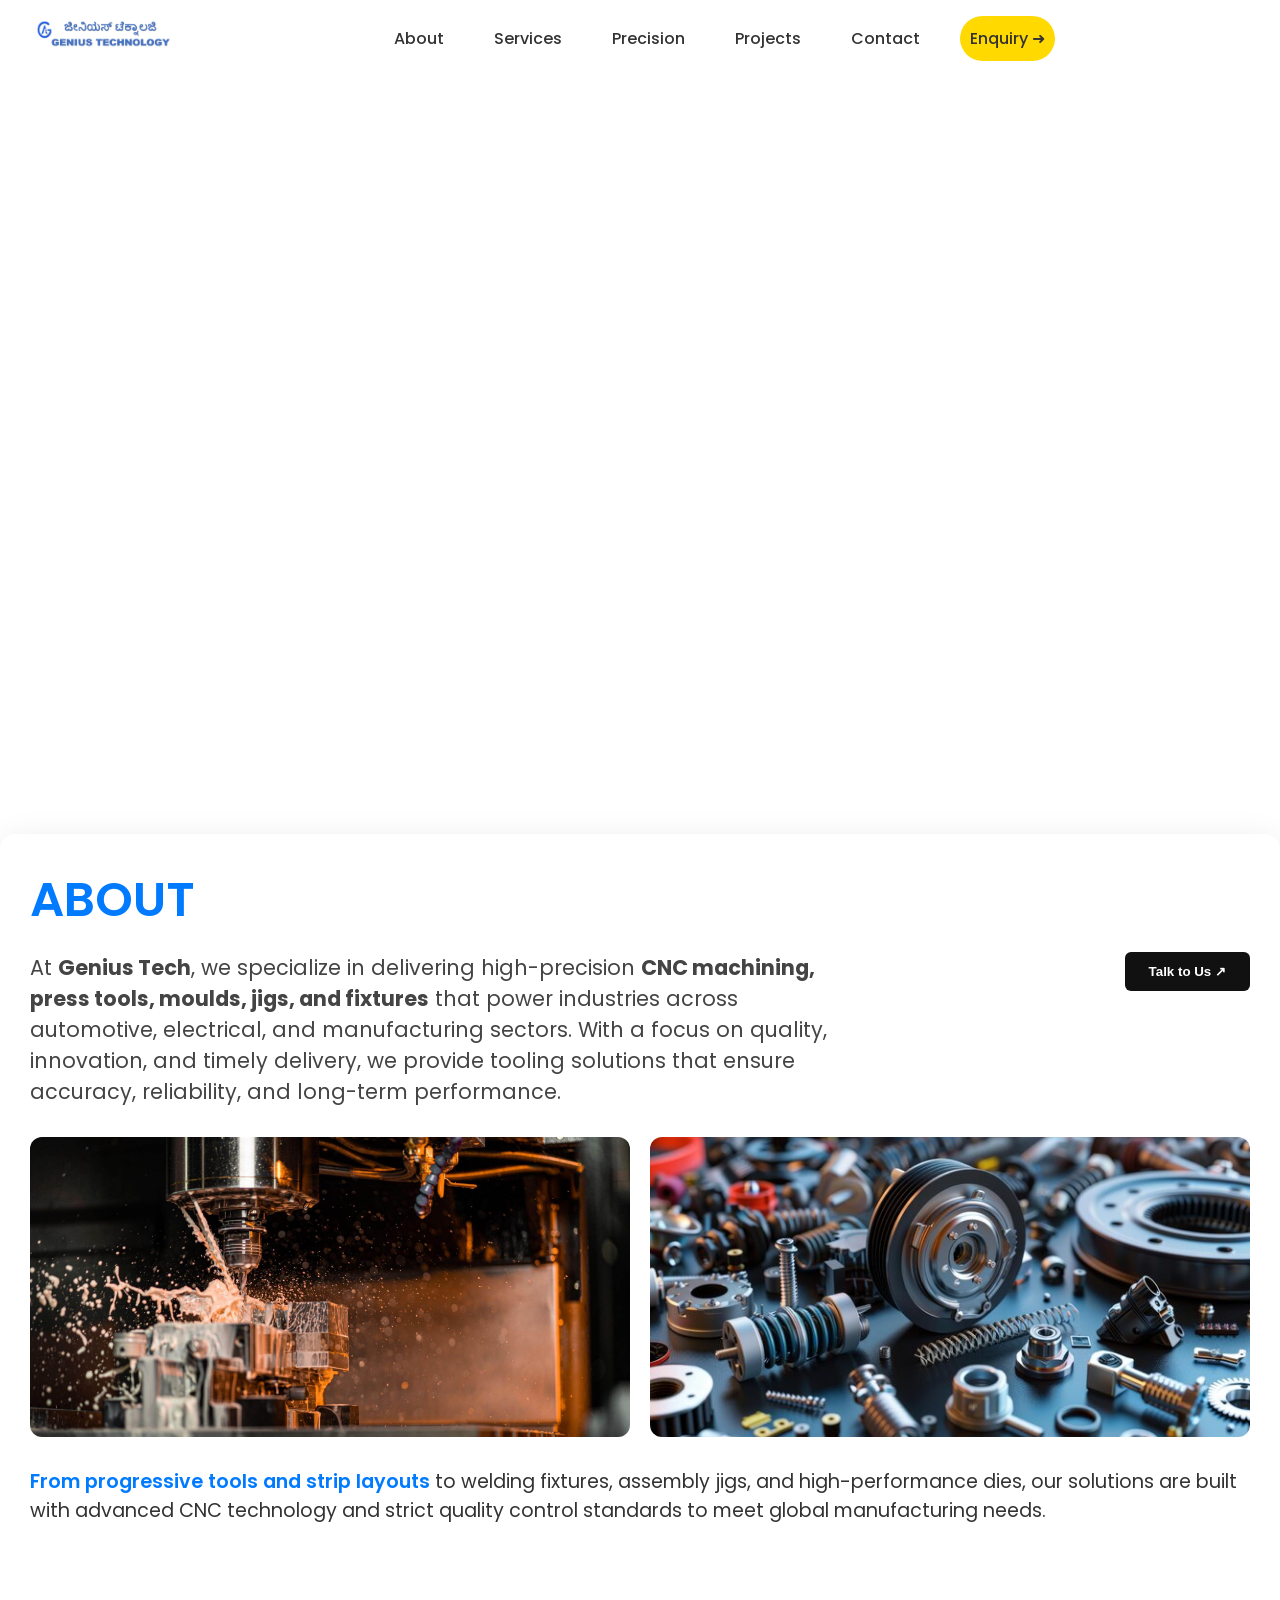
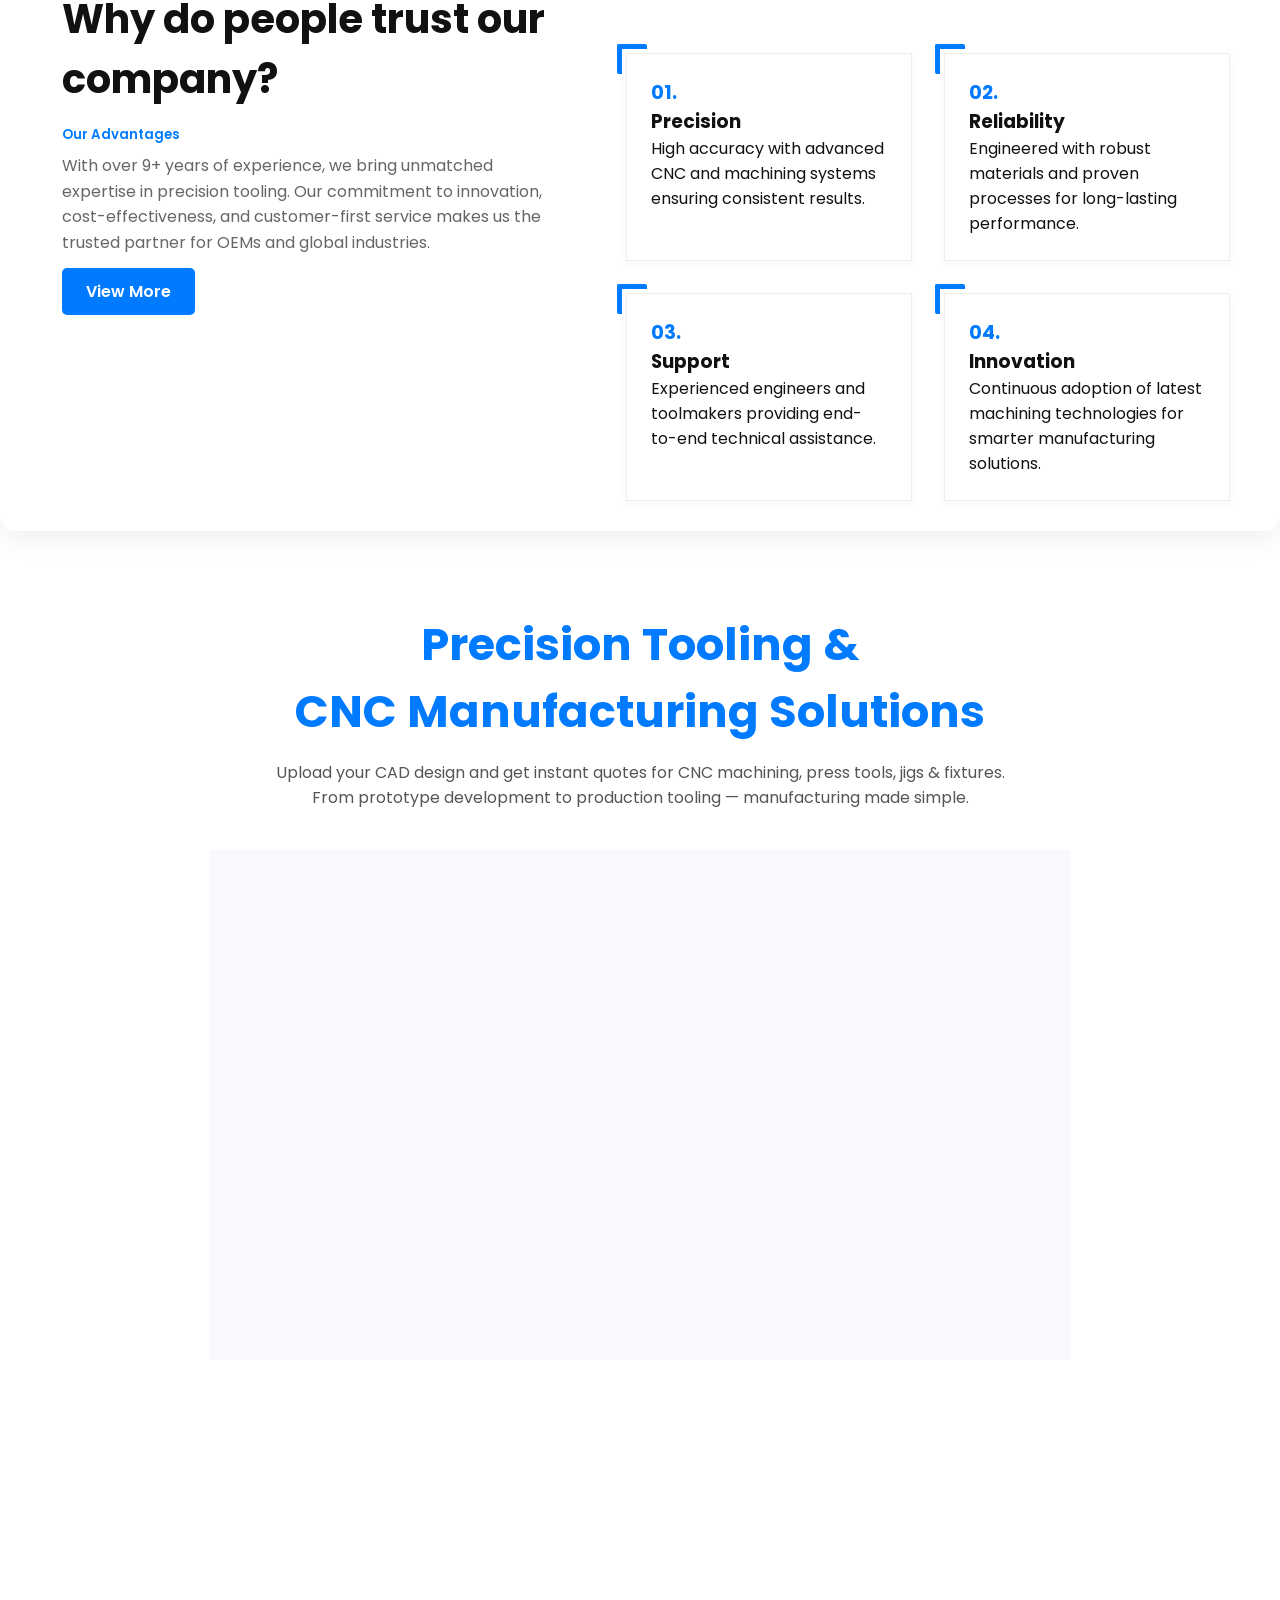
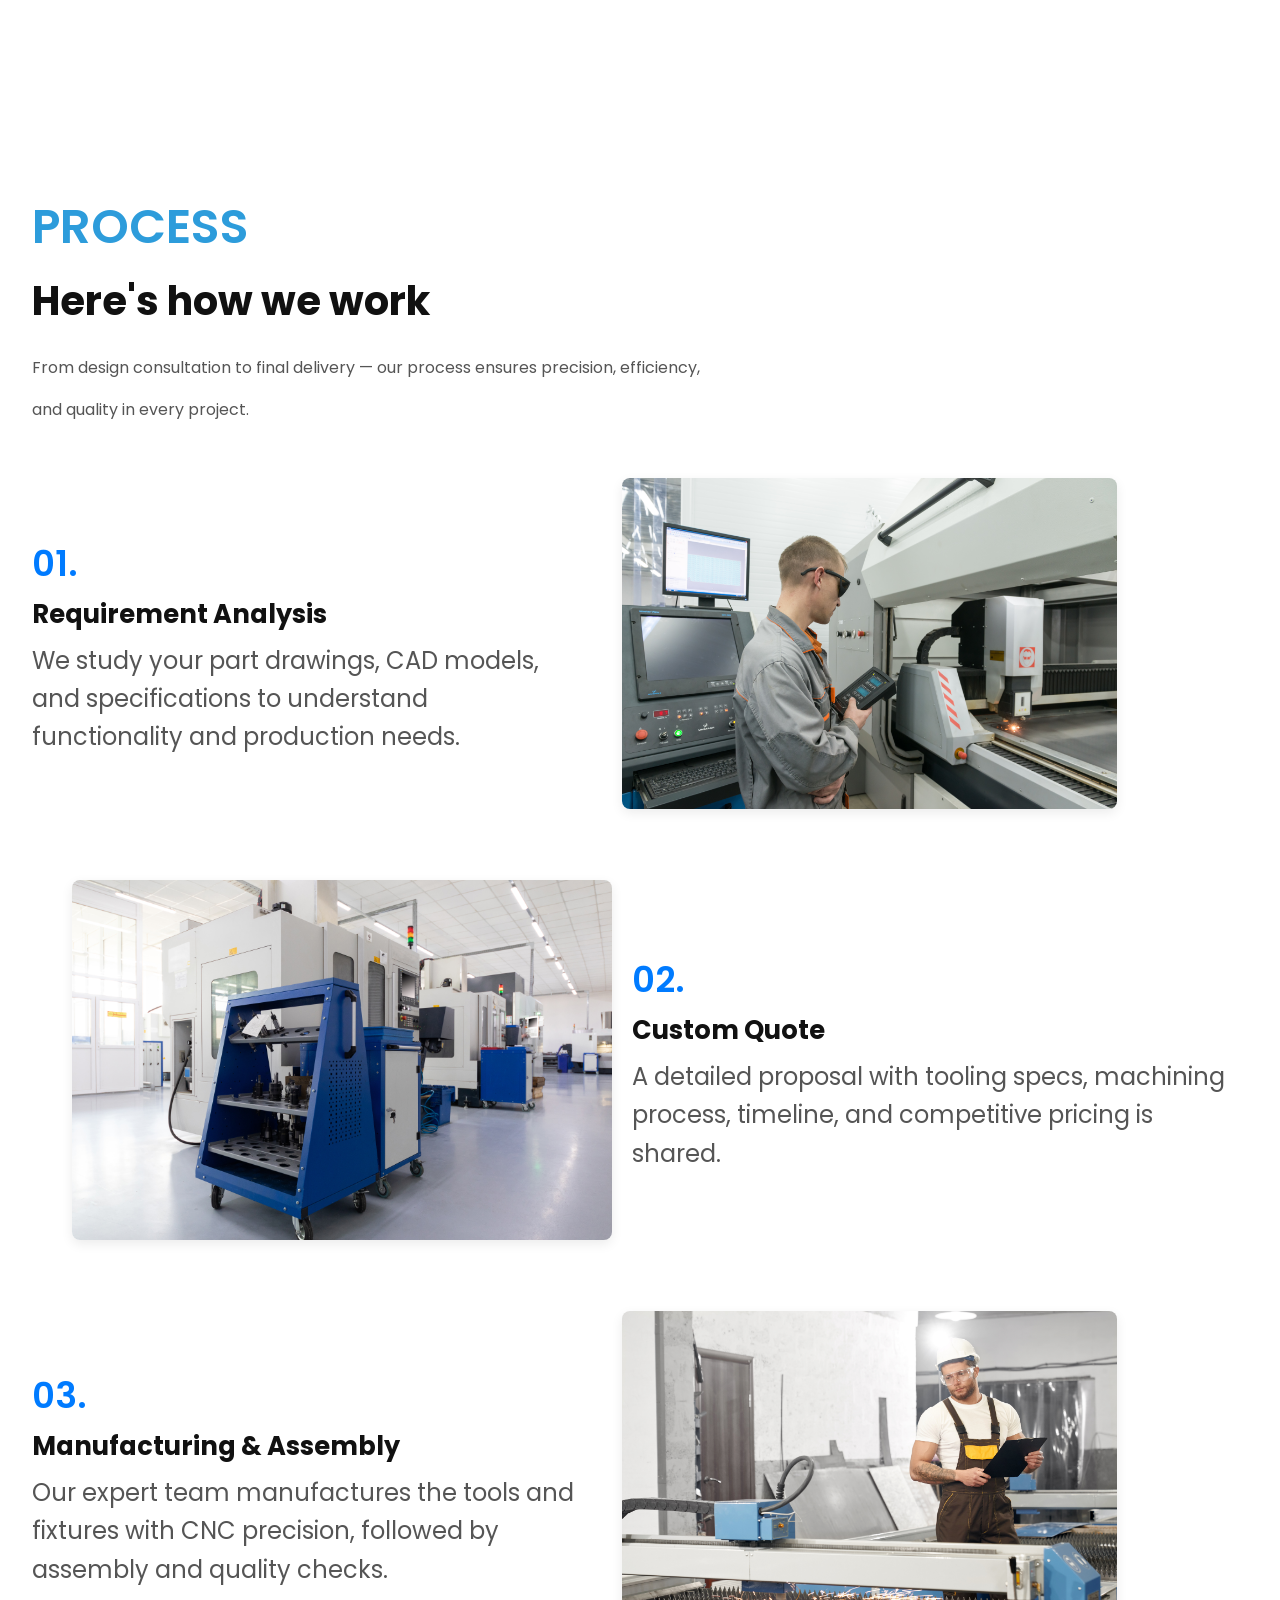
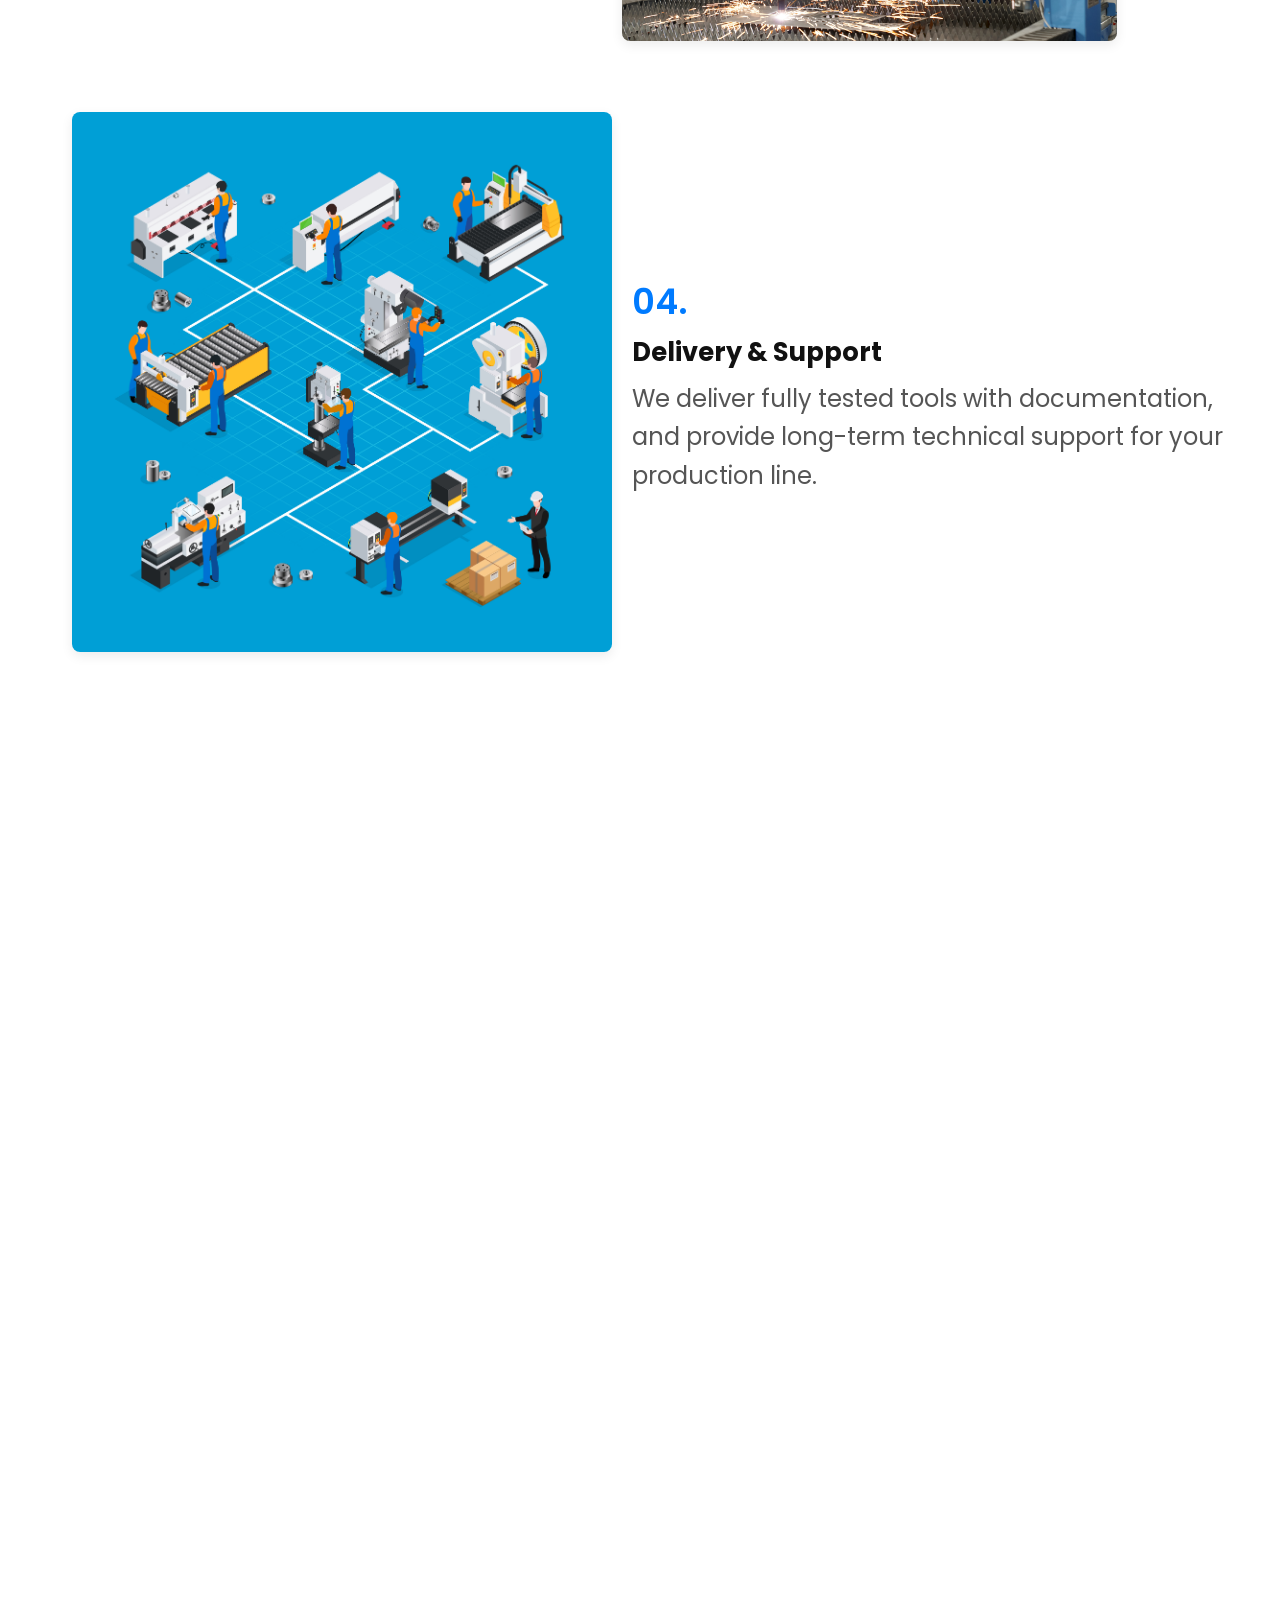
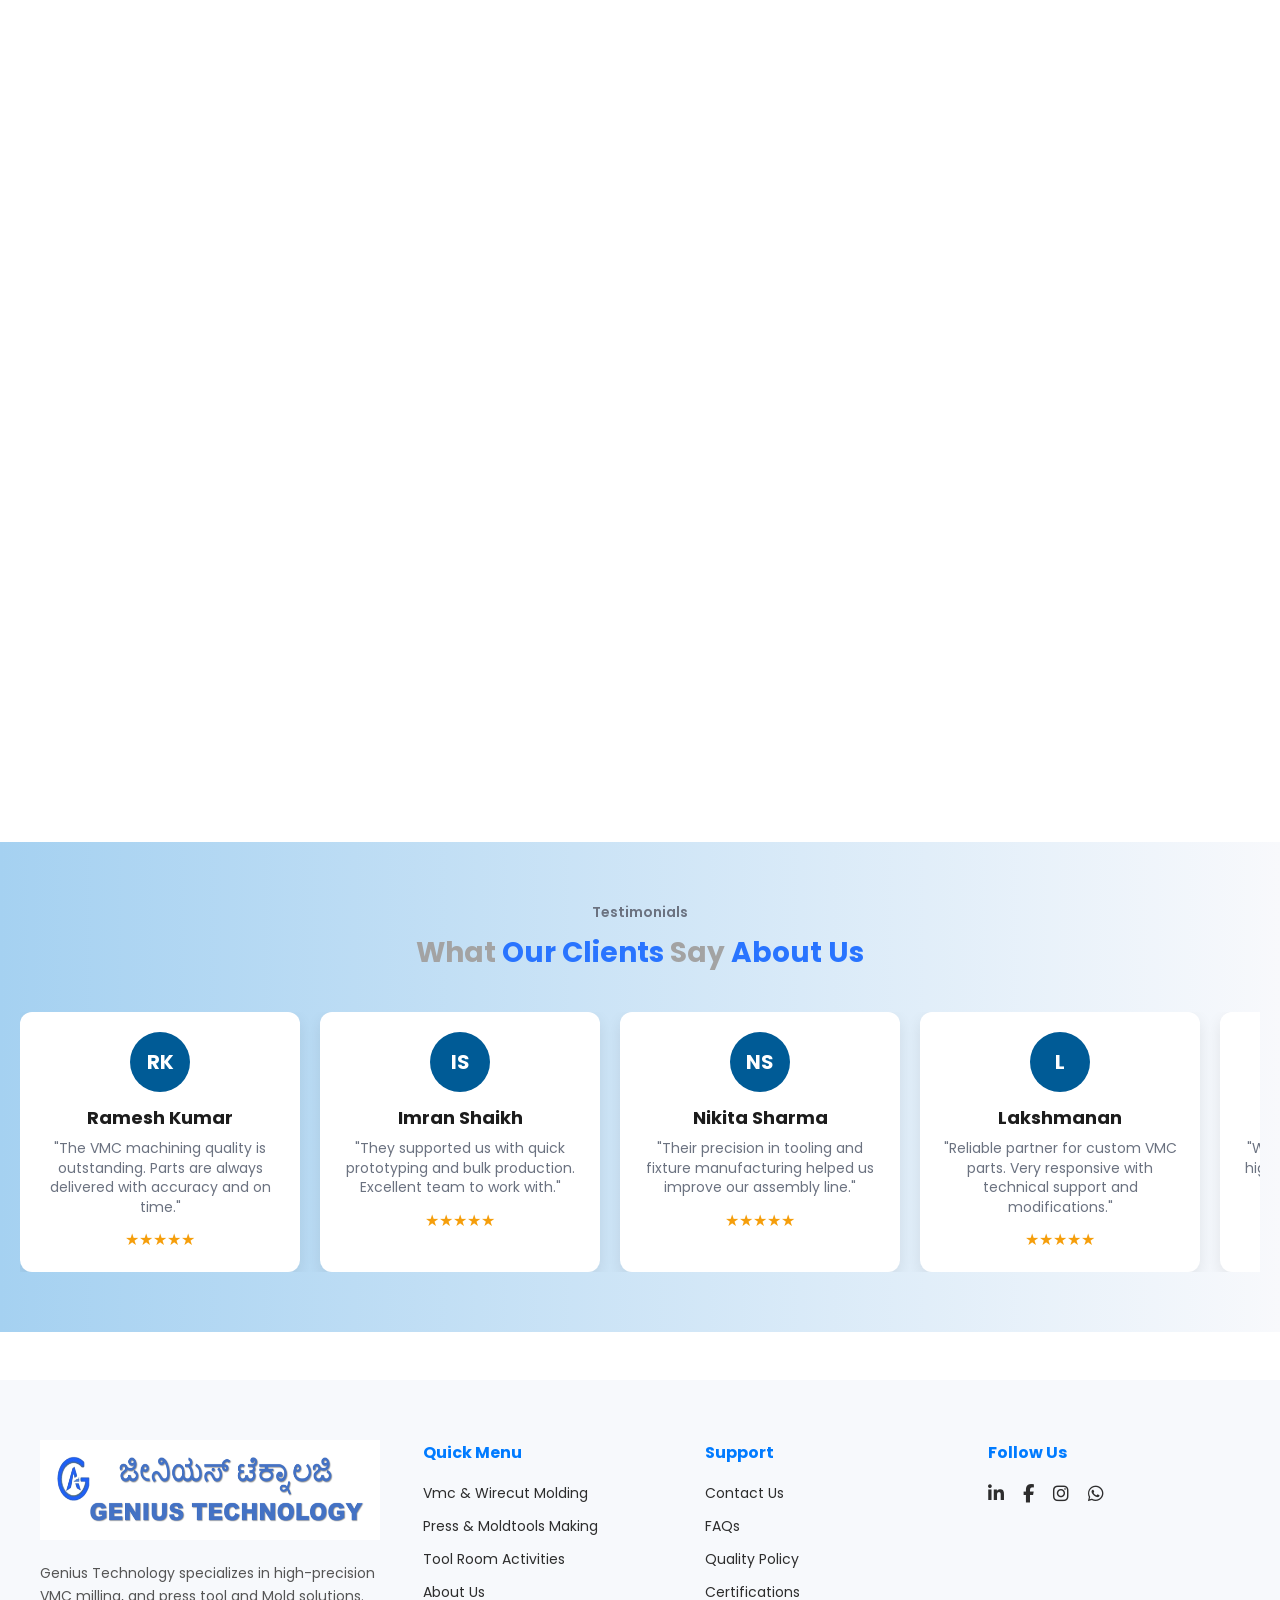
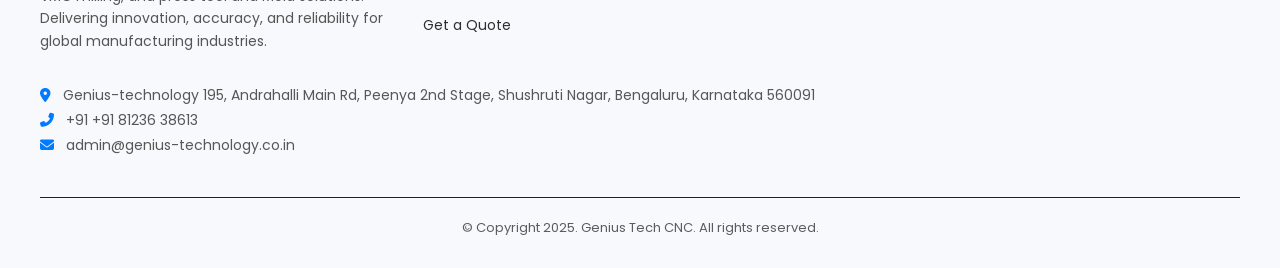
==== commit eb262664: "modify the video of home and services" ====
--- a/index.html
+++ b/index.html
@@ -59,7 +59,7 @@
         preload="auto"
         poster="hero-vid/hero-poster.jpg"
       >
-        <source src="video/WhatsApp Video 2025-12-23 at 7.45.30 AM.mp4" type="video/mp4" />
+        <source src="video/WhatsApp Video 2025-11-07 at 11.18.18_8f760936.mp4" type="video/mp4" />
       </video>
 
       <div class="hero-content">
--- a/style.css
+++ b/style.css
@@ -102,7 +102,7 @@
   justify-content: space-between;
   align-items: center;
   justify-items: center;
-  padding:10px 30px;
+  padding: 10px 30px;
   background: rgba(255, 255, 255);
   position: fixed;
   width: 100%;
@@ -188,7 +188,7 @@
   background-position: center;
   margin-bottom: 1.5rem;
   position: relative;
-  min-height: 700px;
+  min-height: 90vh;
   margin-top: 0;
   display: flex;
   flex-direction: column;
@@ -328,6 +328,15 @@
     text-align: center;
     border-radius: 16px;
     margin-bottom: 1rem;
+    min-height: 900px;
+    overflow: visible;
+  }
+  .bgimg {
+    width: 100%;
+    height: 100%;
+    object-fit: cover;
+    top: 0;
+    left: 0;
   }
   .hero-content {
     flex-direction: column;
@@ -458,6 +467,7 @@
   background-position: center;
   margin-bottom: 1.5rem;
   position: relative;
+  min-height: 90vh;
 }
 .bgimg {
   position: absolute;
@@ -714,7 +724,9 @@
 /* Hero slide animation (add near end of file) */
 .hero-content {
   /* ensure transforms/opacity animate smoothly */
-  transition: opacity 0.6s ease, transform 0.6s ease;
+  transition:
+    opacity 0.6s ease,
+    transform 0.6s ease;
   will-change: opacity, transform;
 }
 
@@ -733,7 +745,9 @@
 /* ensure badges/image also transition nicely */
 .hero-image img,
 .badge {
-  transition: transform 0.6s ease, opacity 0.6s ease;
+  transition:
+    transform 0.6s ease,
+    opacity 0.6s ease;
 }
 
 /* ...existing code... */
@@ -1066,7 +1080,8 @@
 .abtinfo-cards {
   opacity: 1;
   transform: translatey(40px);
-  transition: opacity 0.9s cubic-bezier(0.4, 0, 0.2, 1),
+  transition:
+    opacity 0.9s cubic-bezier(0.4, 0, 0.2, 1),
     transform 0.9s cubic-bezier(0.4, 0, 0.2, 1);
 }
 
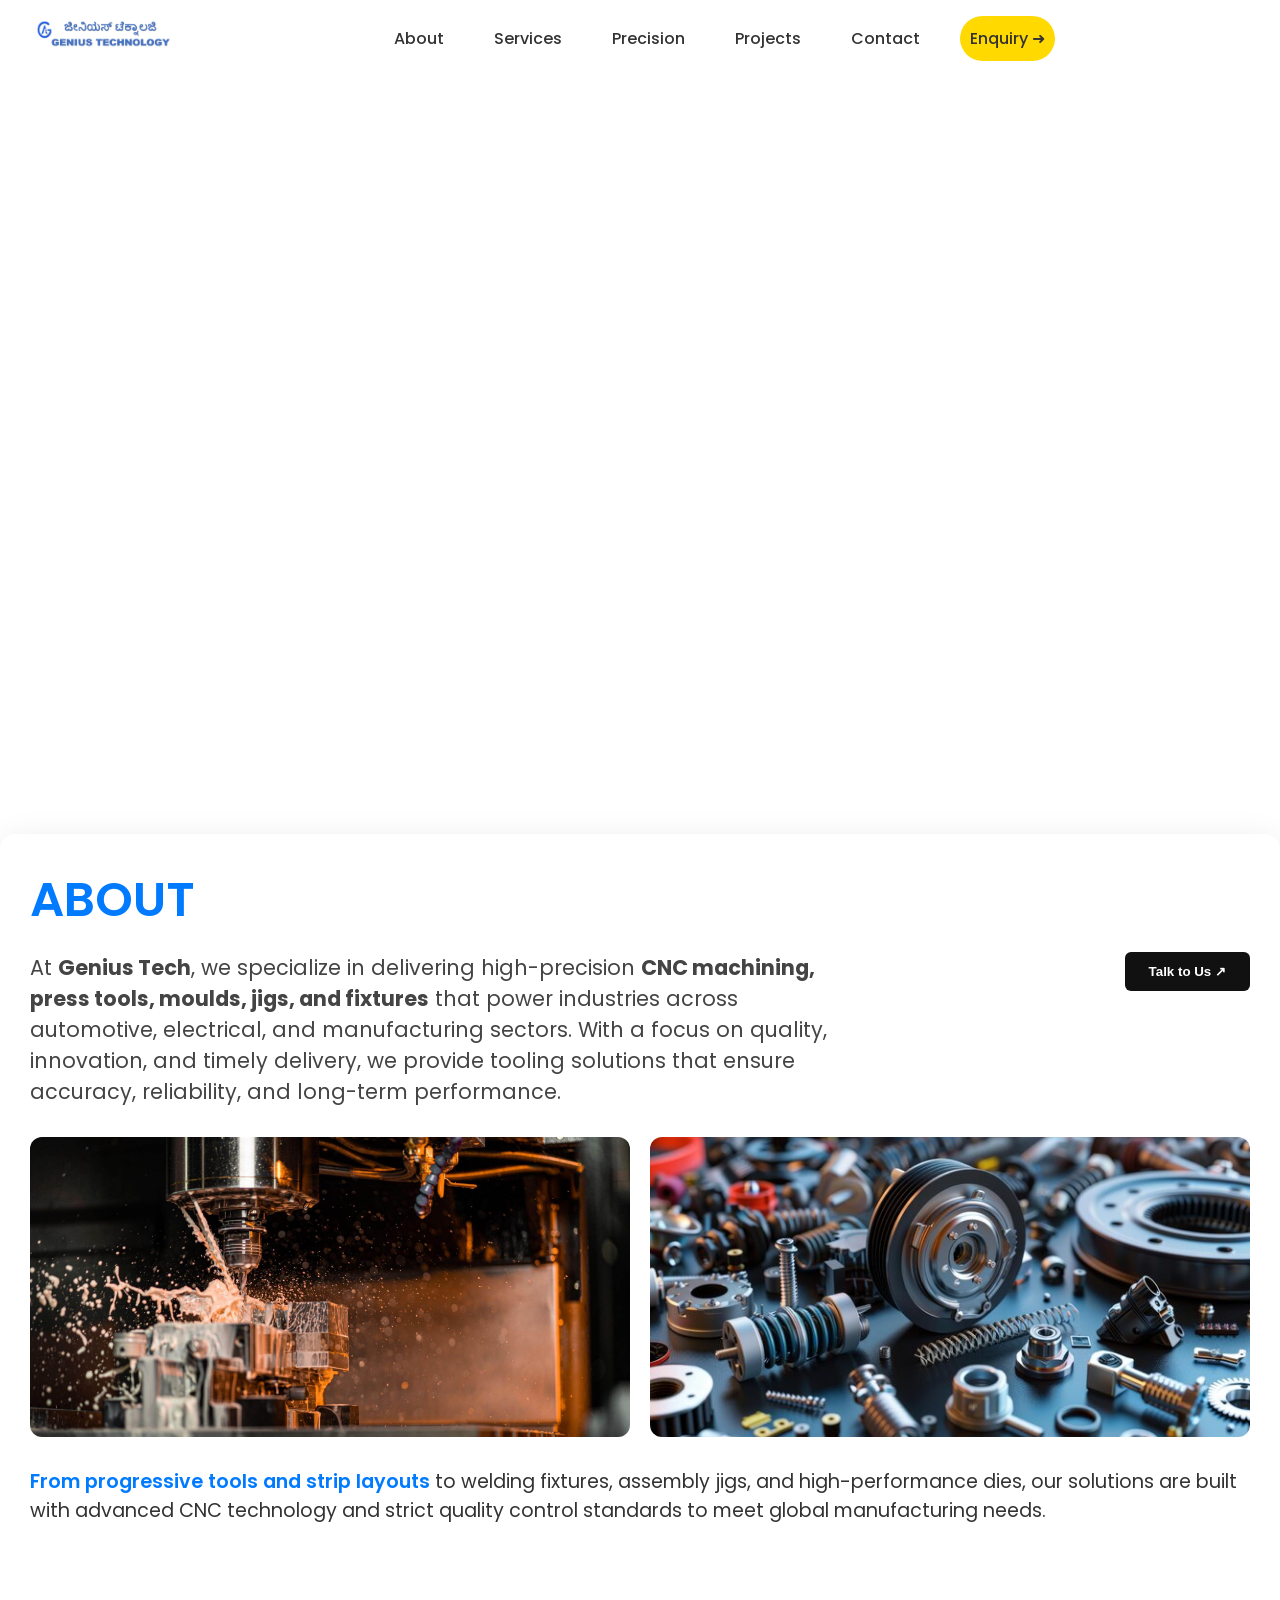
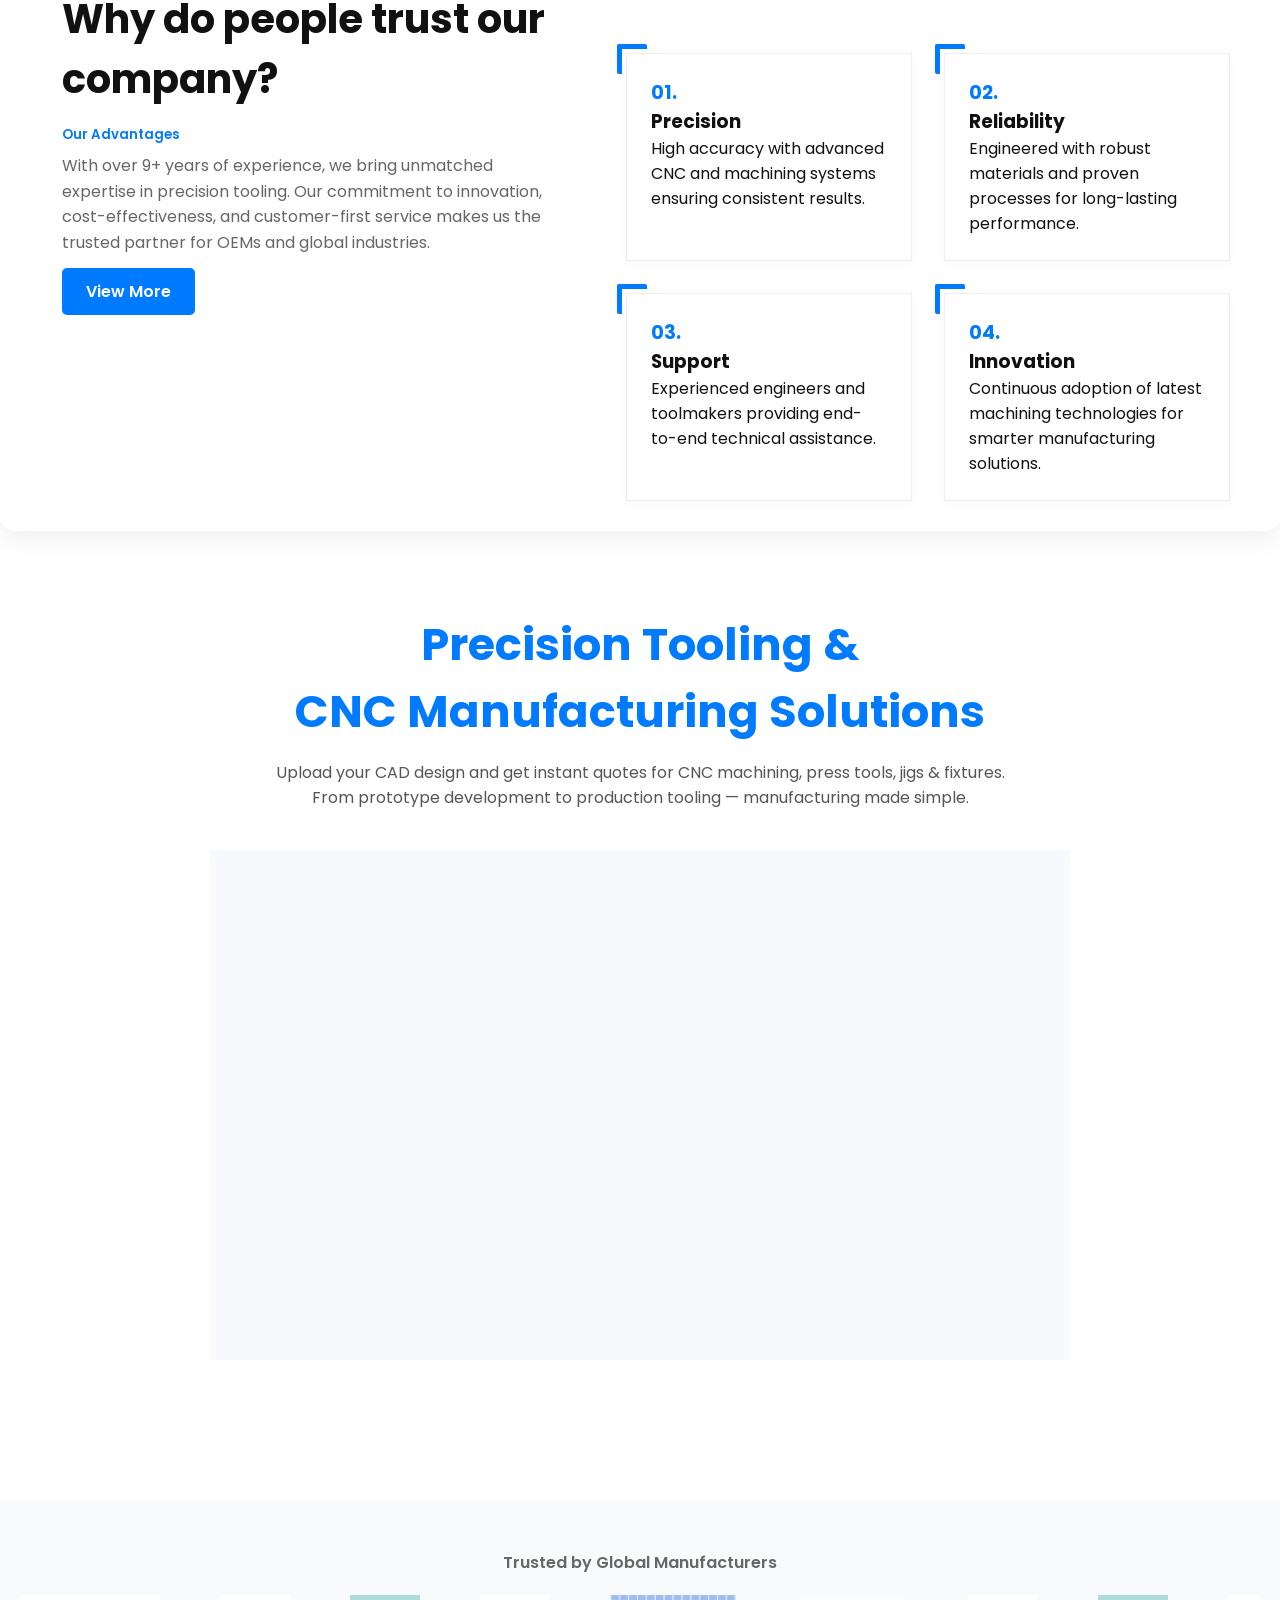
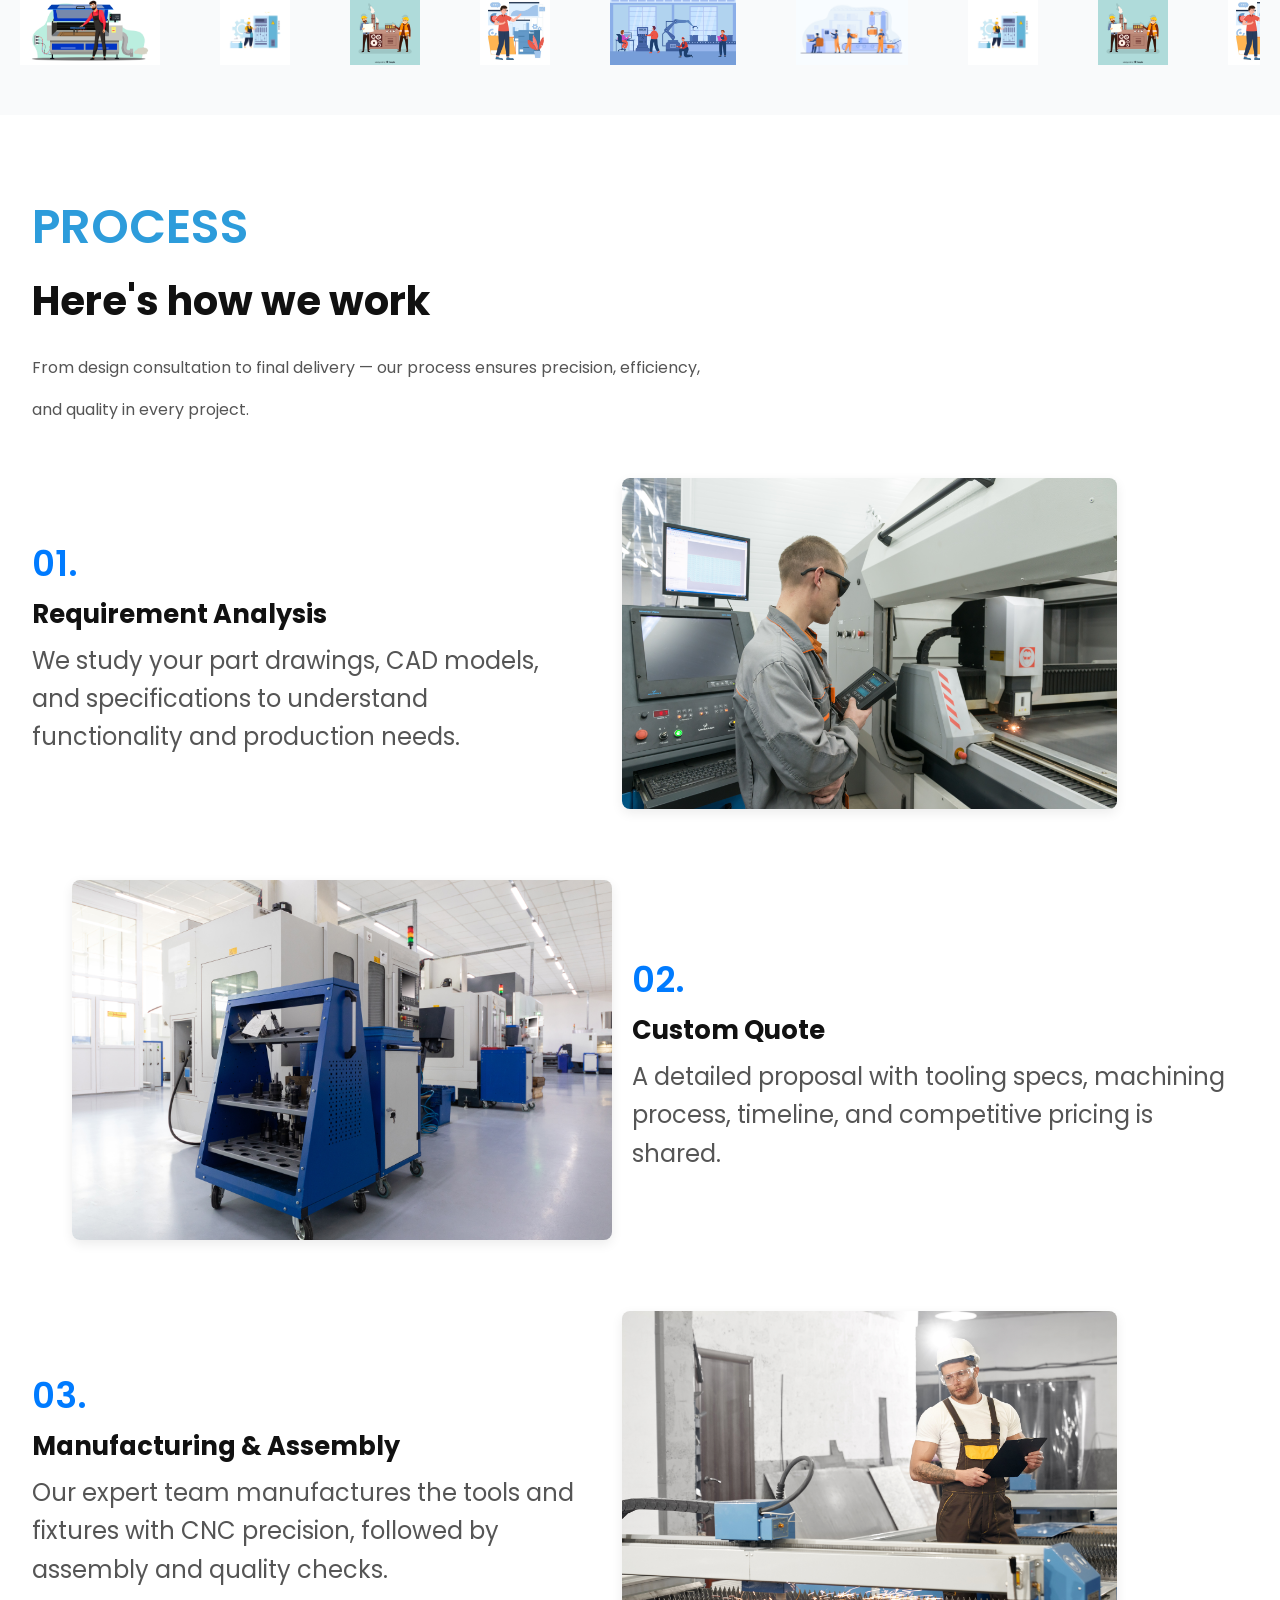
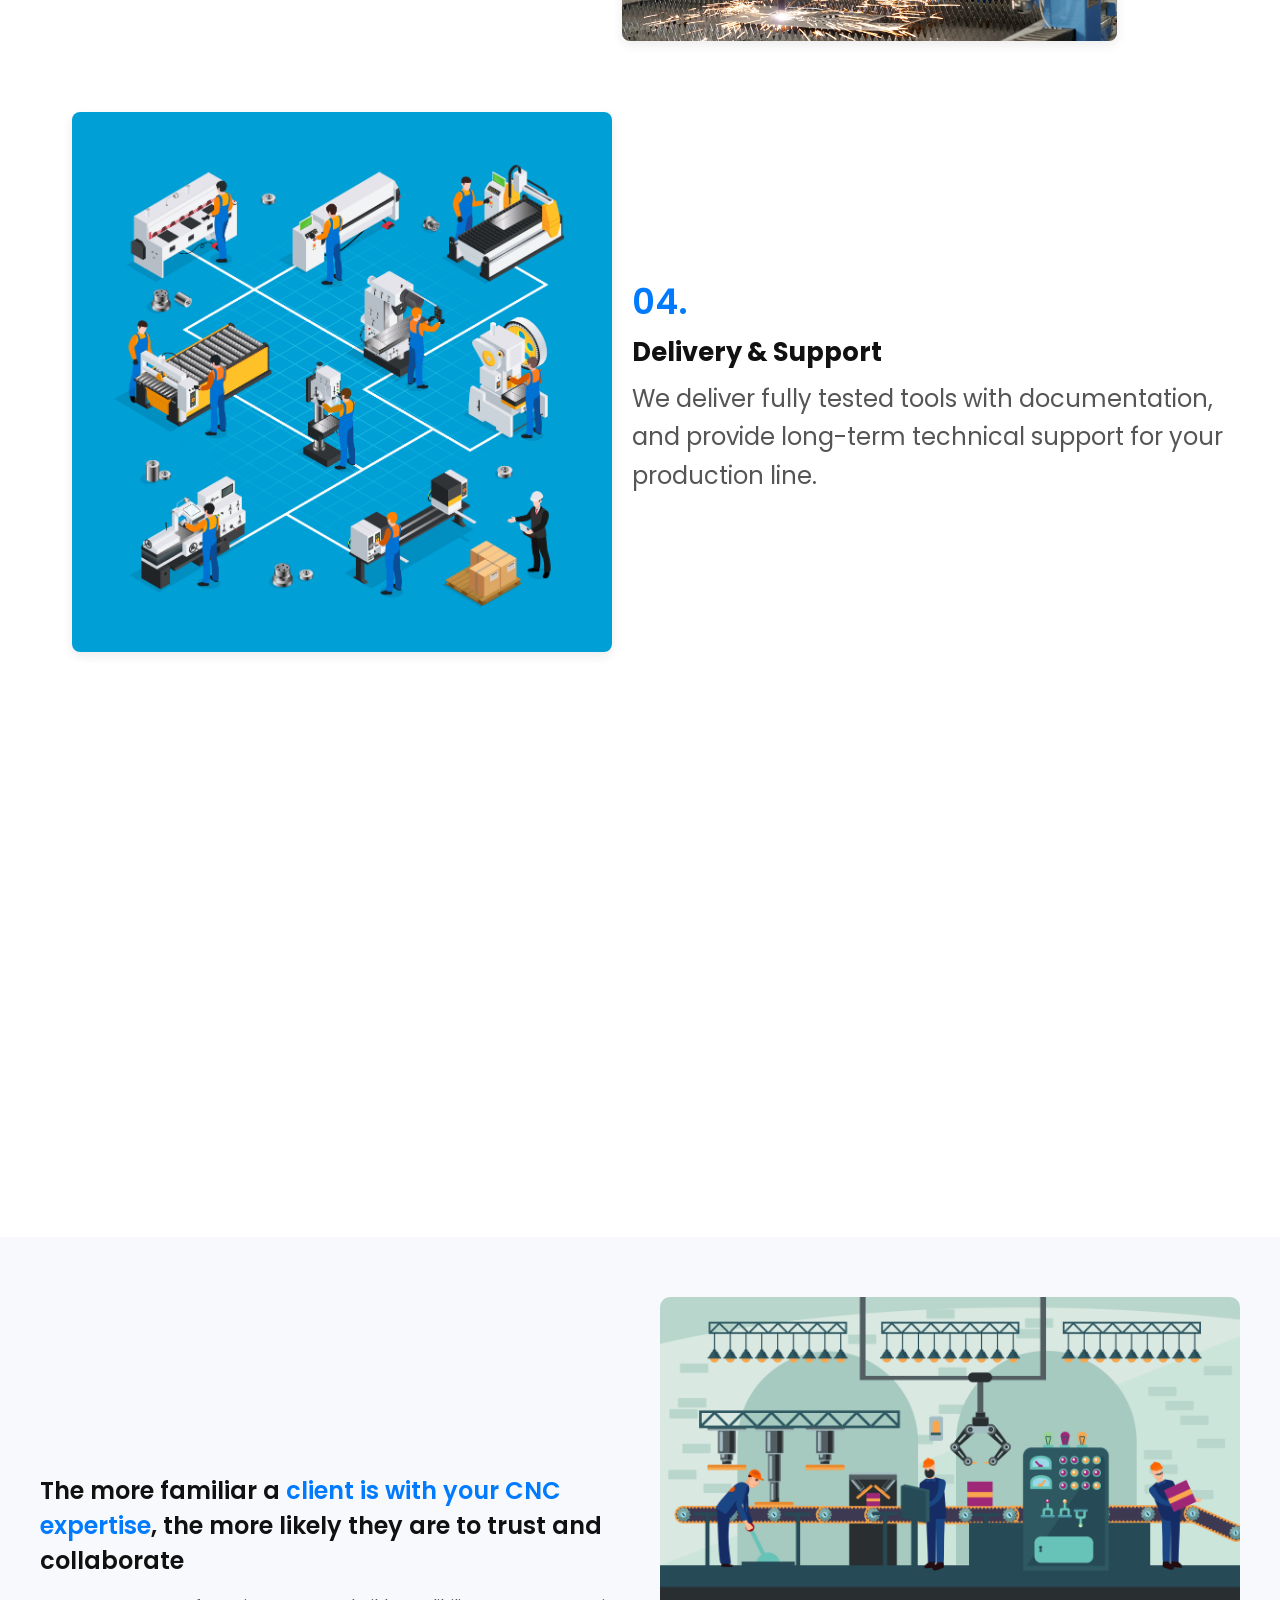
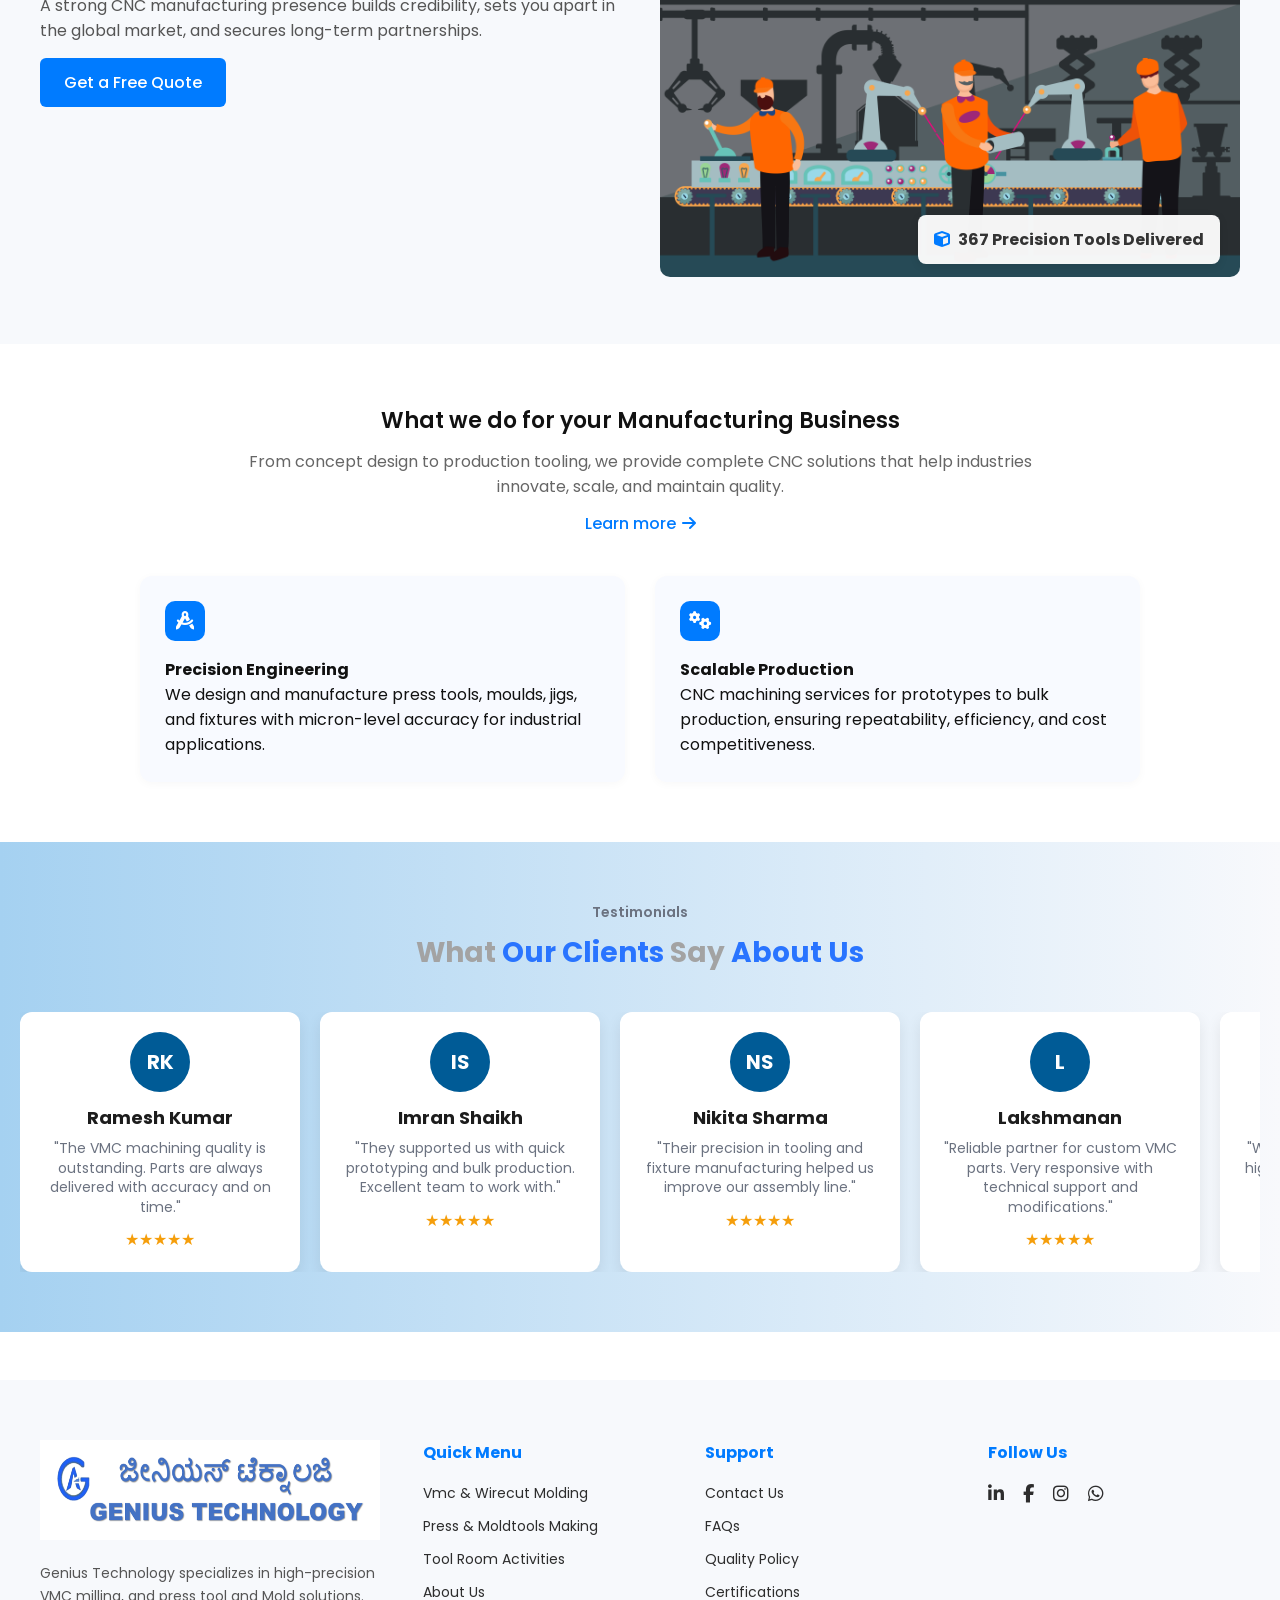
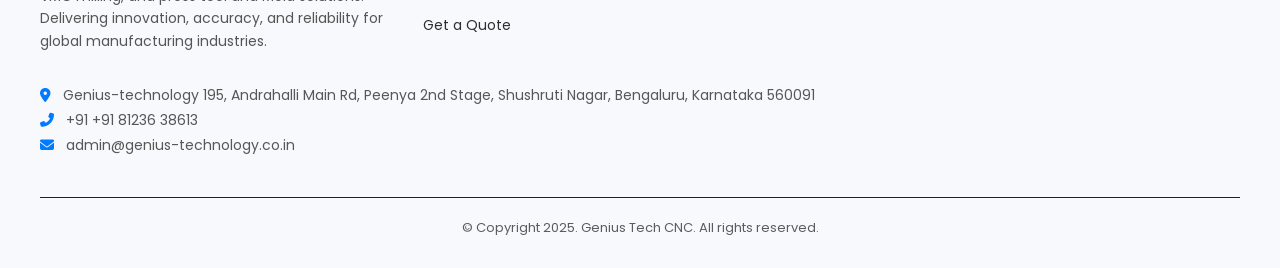
==== commit d335b161: "modify the video of home and services" ====
--- a/index.html
+++ b/index.html
@@ -6,7 +6,7 @@
     <title>Genius Tech</title>
     <link rel="icon" href="img/logo/Screenshot 2025-09-24 103228.png" />
 
-    <link rel="stylesheet" href="style.css" />
+    <link rel="stylesheet" href="style.css?v=20260210" />
     <link
       href="https://fonts.googleapis.com/css2?family=Inter:wght@400;600;700&display=swap"
       rel="stylesheet"
@@ -59,7 +59,7 @@
         preload="auto"
         poster="hero-vid/hero-poster.jpg"
       >
-        <source src="video/WhatsApp Video 2025-11-07 at 11.18.18_8f760936.mp4" type="video/mp4" />
+        <source src="video/WhatsApp Video 2025-12-23 at 7.45.30 AM.mp4" type="video/mp4" />
       </video>
 
       <div class="hero-content">
